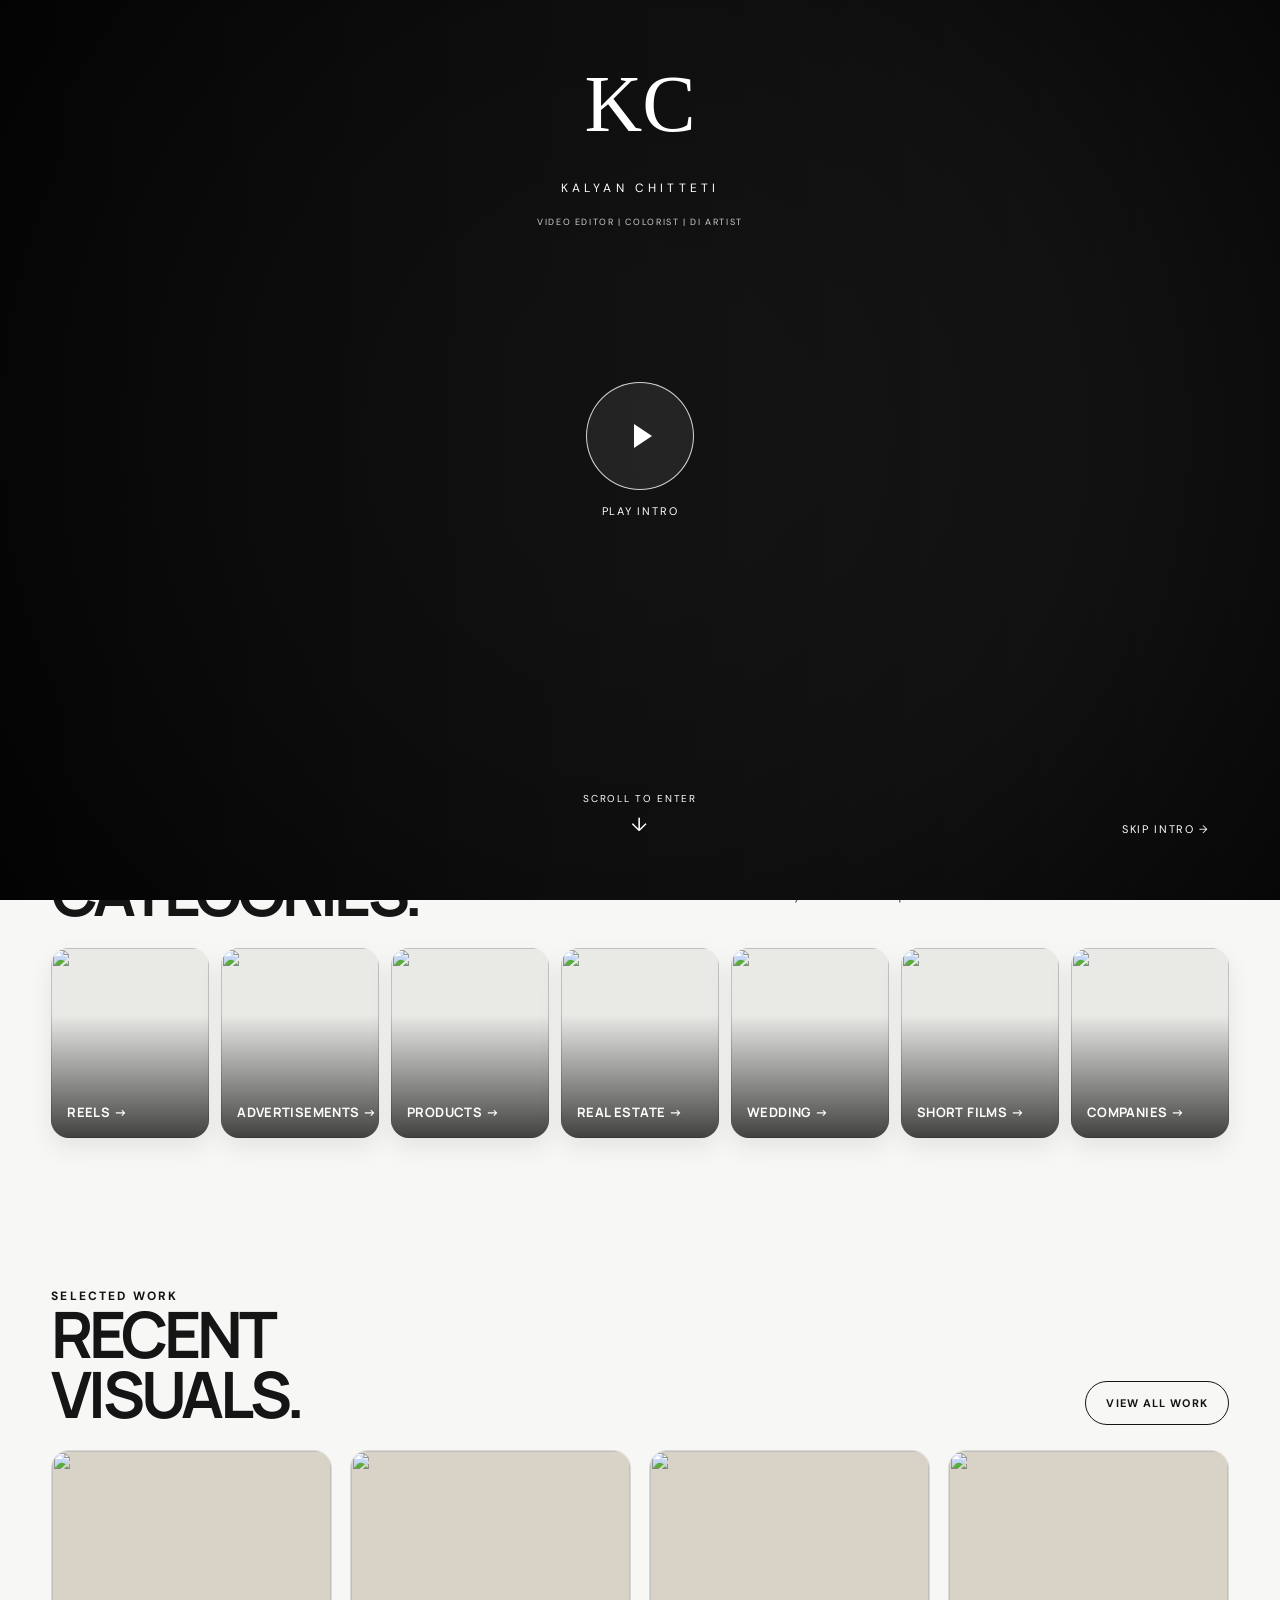
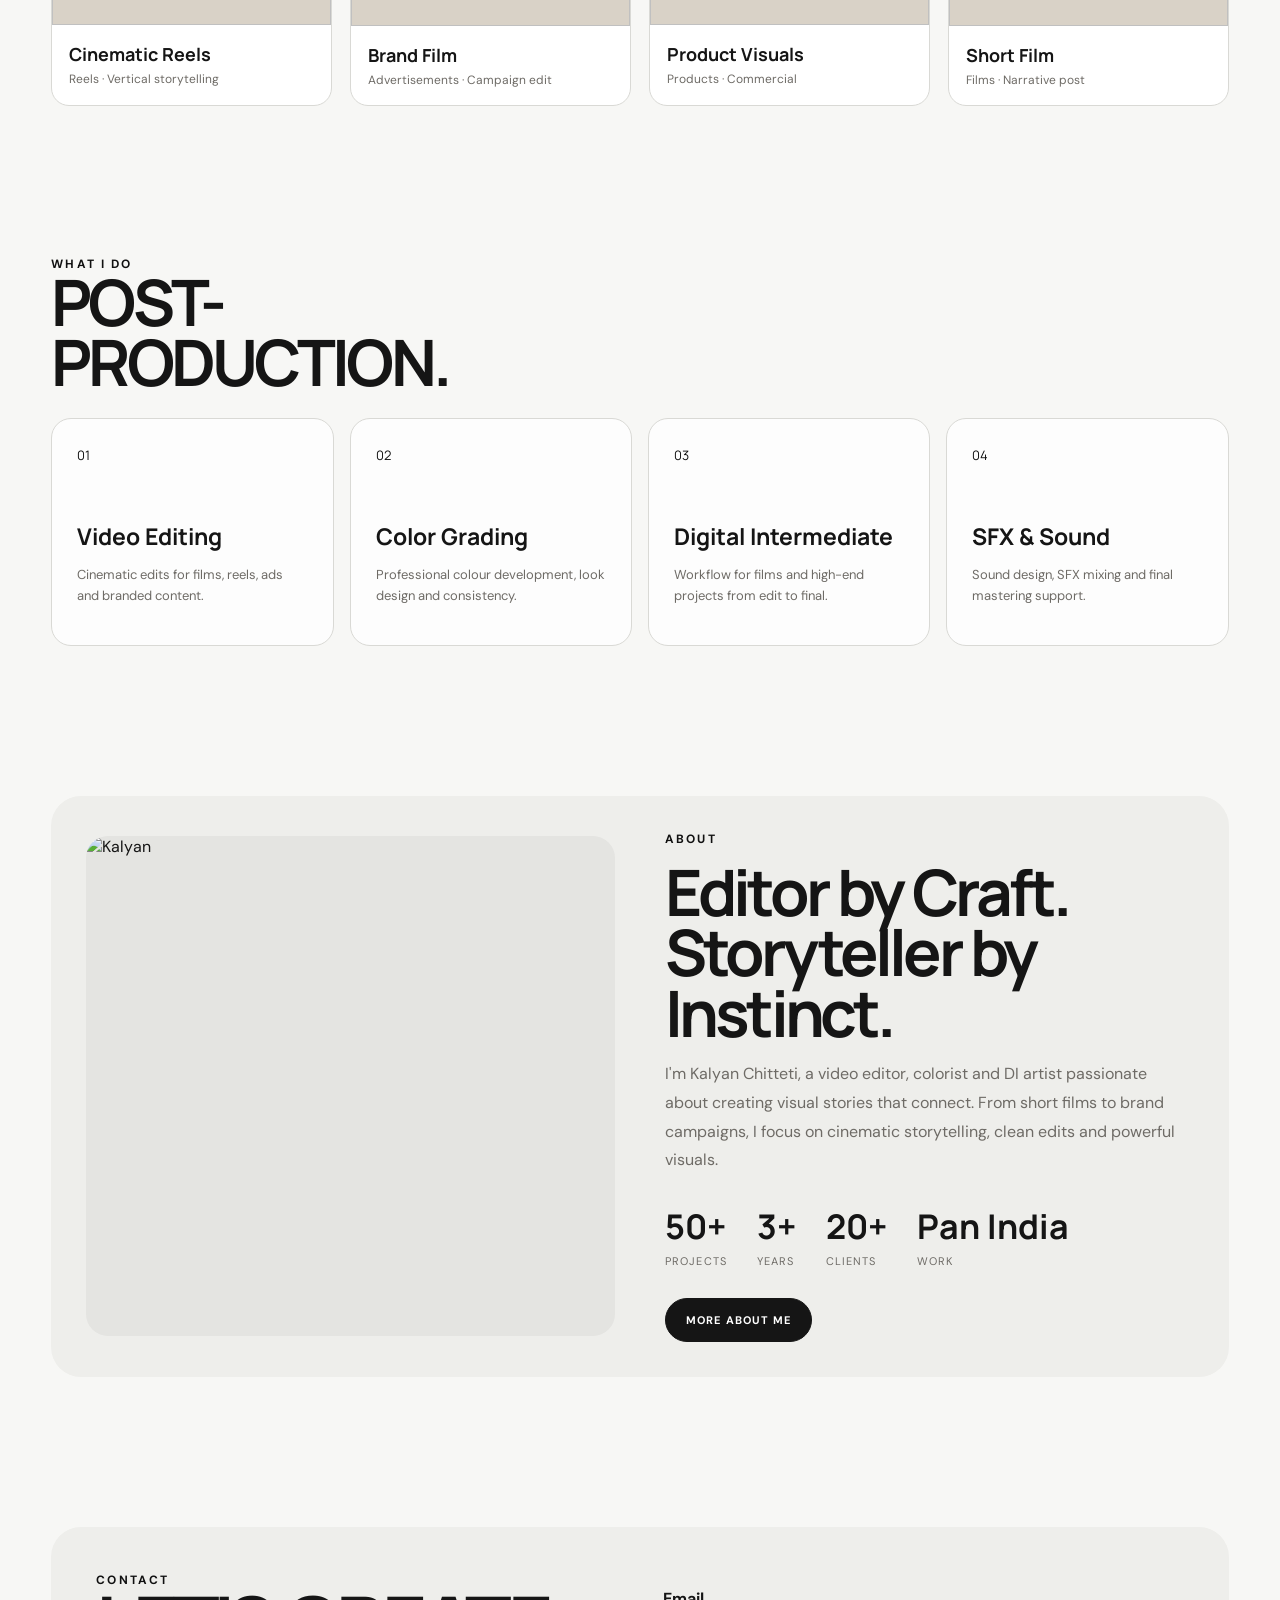
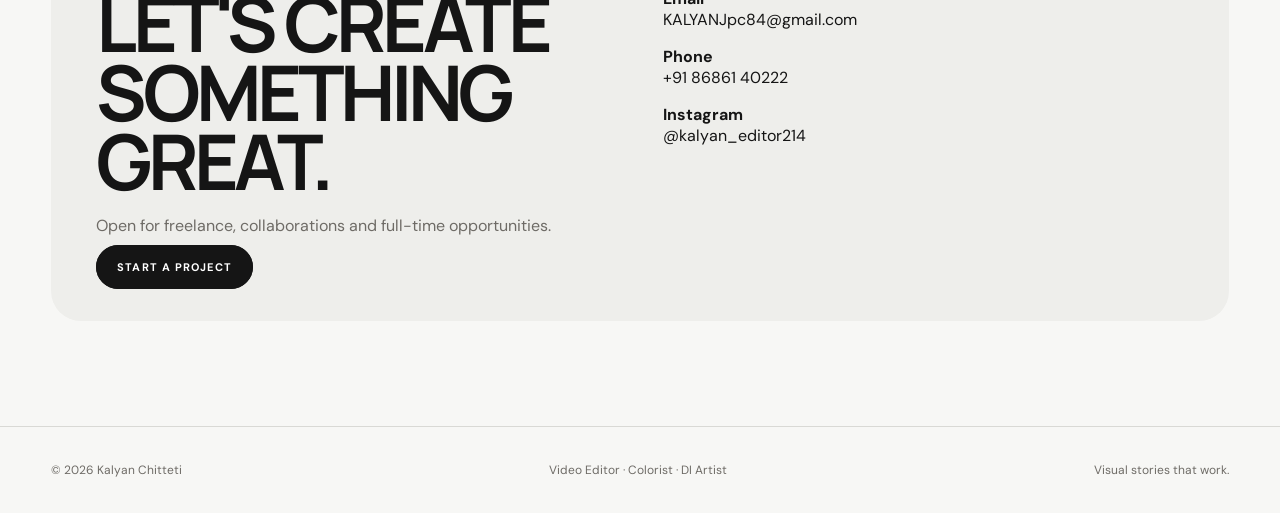
==== index.html @ 6c9d96cf "Add files via upload" ====
<!doctype html><html lang="en"><head><meta charset="utf-8"><meta name="viewport" content="width=device-width,initial-scale=1,viewport-fit=cover"><meta name="description" content="Kalyan Chitteti — Video Editor, Colorist and DI Artist"><title>Kalyan Chitteti — Visual Stories That Work</title><link rel="stylesheet" href="style.css"></head><body>
<div id="intro" class="intro">
  <section id="introFirst" class="intro-screen active">
    <div class="intro-bg"></div><div class="intro-vignette"></div>
    <div class="intro-inner">
      <div class="intro-logo">KC</div><div class="intro-name">KALYAN CHITTETI</div><div class="intro-role">VIDEO EDITOR | COLORIST | DI ARTIST</div>
      <div><div id="playIntro" class="play-intro" role="button" tabindex="0" aria-label="Play intro"></div><div class="play-label">PLAY INTRO</div></div>
      <div class="scroll-enter">SCROLL TO ENTER</div>
      <button id="skipIntro" class="skip">SKIP INTRO →</button>
    </div>
  </section>
  <section id="introVideo" class="intro-screen">
    <video id="introVid" class="intro-video" playsinline muted preload="metadata" poster="assets/images/intro-poster.svg">
      <source src="assets/video/intro-9s.mp4" type="video/mp4">
    </video>
    <div class="video-shade"></div><div class="video-top">KALYAN CHITTETI · INTRO</div>
    <div class="video-bottom"><span>PAUSE</span><div class="progress"><i id="introProgress"></i></div><span>00:09</span><button id="skipIntro2" class="skip2">SKIP →</button></div>
  </section>
  <section id="introTransition" class="intro-screen transition">
    <div class="transition-bg"></div><div class="transition-shade"></div>
    <div class="transition-content"><div class="transition-logo">KC</div><div class="transition-title"><span>VISUAL</span><span>STORIES</span><span>THAT WORK.</span></div></div>
  </section>
</div>
<header class="topbar">
 <div class="container" style="display:flex;align-items:center;justify-content:space-between;width:100%">
  <a class="brand" href="index.html"><span class="brand-mark">KC</span><span>KALYAN CHITTETI</span></a>
  <button class="mobile-toggle" aria-label="Open menu">☰</button>
  <nav class="nav">
   <a class="" href="index.html">Home</a><a class="" href="work.html">Work</a><a class="" href="services.html">Services</a><a class="" href="about.html">About</a><a class="" href="team.html">Team</a><a class="" href="tools.html">Tools</a><a class="" href="contact.html">Contact</a>
  </nav>
  <div class="nav-tools"><span class="search"></span><a class="cta" href="contact.html">Hire Me</a></div>
 </div>
</header>
<main>
<section class="hero container">
 <div class="reveal"><div class="eyebrow">Video Editor / Colorist / DI Artist</div><h1>VISUAL<br>STORIES<br><span>THAT WORK.</span></h1>
 <p class="hero-copy">Cinematic editing, colour grading, digital intermediate and post-production for films, brands and creators.</p>
 <div class="actions"><a class="btn" href="work/showreel/">▶ Watch Showreel</a><a class="btn secondary" href="work.html">Explore Work</a></div></div>
 <div class="hero-media reveal"><video autoplay muted loop playsinline poster="assets/images/hero-poster.svg"><source src="assets/video/kalyan-hero.mp4" type="video/mp4"></video><div class="play-dot"></div><div class="media-caption">Edit. Grade. Create. Repeat.</div></div>
</section>

<section class="section container reveal">
 <div class="section-head"><div><div class="eyebrow">Explore</div><h2 class="section-title">WORK<br>CATEGORIES.</h2></div><p class="section-sub">Every project keeps its original visual language and aspect ratio. Upload your own videos into the matching folders and they become the portfolio content.</p></div>
 <div class="category-grid">
  <a class="category-card" href="work/reels/index.html"><img src="assets/images/reels.svg" alt=""><strong>REELS →</strong></a>
  <a class="category-card" href="work/advertisements/index.html"><img src="assets/images/advertisements.svg" alt=""><strong>ADVERTISEMENTS →</strong></a>
  <a class="category-card" href="work/products/index.html"><img src="assets/images/products.svg" alt=""><strong>PRODUCTS →</strong></a>
  <a class="category-card" href="work/real-estate/index.html"><img src="assets/images/real-estate.svg" alt=""><strong>REAL ESTATE →</strong></a>
  <a class="category-card" href="work/wedding/index.html"><img src="assets/images/wedding.svg" alt=""><strong>WEDDING →</strong></a>
  <a class="category-card" href="work/short-films/index.html"><img src="assets/images/short-films.svg" alt=""><strong>SHORT FILMS →</strong></a>
  <a class="category-card" href="work/companies/index.html"><img src="assets/images/companies.svg" alt=""><strong>COMPANIES →</strong></a>
 </div>
</section>

<section class="section container reveal">
 <div class="section-head"><div><div class="eyebrow">Selected work</div><h2 class="section-title">RECENT<br>VISUALS.</h2></div><a class="btn secondary" href="work.html">View all work</a></div>
 <div class="work-grid">
  <a class="card" href="work/reels/index.html"><div class="card-media"><img src="assets/images/reels.svg" alt=""></div><div class="card-body"><h3>Cinematic Reels</h3><p>Reels · Vertical storytelling</p></div></a>
  <a class="card" href="work/advertisements/index.html"><div class="card-media"><img src="assets/images/advertisements.svg" alt=""></div><div class="card-body"><h3>Brand Film</h3><p>Advertisements · Campaign edit</p></div></a>
  <a class="card" href="work/products/index.html"><div class="card-media"><img src="assets/images/products.svg" alt=""></div><div class="card-body"><h3>Product Visuals</h3><p>Products · Commercial</p></div></a>
  <a class="card" href="work/short-films/index.html"><div class="card-media"><img src="assets/images/short-films.svg" alt=""></div><div class="card-body"><h3>Short Film</h3><p>Films · Narrative post</p></div></a>
 </div>
</section>

<section class="section container reveal"><div class="section-head"><div><div class="eyebrow">What I do</div><h2 class="section-title">POST-<br>PRODUCTION.</h2></div></div>
 <div class="services-grid">
  <article class="service"><span class="service-num">01</span><h3>Video Editing</h3><p>Cinematic edits for films, reels, ads and branded content.</p></article>
  <article class="service"><span class="service-num">02</span><h3>Color Grading</h3><p>Professional colour development, look design and consistency.</p></article>
  <article class="service"><span class="service-num">03</span><h3>Digital Intermediate</h3><p>Workflow for films and high-end projects from edit to final.</p></article>
  <article class="service"><span class="service-num">04</span><h3>SFX & Sound</h3><p>Sound design, SFX mixing and final mastering support.</p></article>
 </div>
</section>

<section class="section container reveal"><div class="about-panel"><div class="about-image"><img src="assets/images/about.svg" alt="Kalyan"></div><div class="about"><div class="eyebrow">About</div><h2>Editor by Craft.<br>Storyteller by Instinct.</h2><p>I'm Kalyan Chitteti, a video editor, colorist and DI artist passionate about creating visual stories that connect. From short films to brand campaigns, I focus on cinematic storytelling, clean edits and powerful visuals.</p><div class="stats"><div class="stat"><b>50+</b><span>Projects</span></div><div class="stat"><b>3+</b><span>Years</span></div><div class="stat"><b>20+</b><span>Clients</span></div><div class="stat"><b>Pan India</b><span>Work</span></div></div><div class="actions"><a class="btn" href="about.html">More About Me</a></div></div></div></section>

<section class="section container reveal"><div class="contact-box"><div><div class="eyebrow">Contact</div><h1>LET'S CREATE<br>SOMETHING <span>GREAT.</span></h1><p class="hero-copy">Open for freelance, collaborations and full-time opportunities.</p><a class="btn" href="contact.html">Start a Project</a></div><div><p><b>Email</b><br>KALYANJpc84@gmail.com</p><p><b>Phone</b><br>+91 86861 40222</p><p><b>Instagram</b><br>@kalyan_editor214</p></div></div></section>
</main><footer><div class="container" style="display:flex;justify-content:space-between;gap:20px;flex-wrap:wrap"><span>© 2026 Kalyan Chitteti</span><span>Video Editor · Colorist · DI Artist</span><span>Visual stories that work.</span></div></footer><script src="script.js"></script></body></html>
---- style.css ----
@import url('https://fonts.googleapis.com/css2?family=DM+Sans:wght@400;500;600;700&family=Manrope:wght@500;600;700;800&display=swap');

:root{
  --paper:#f7f7f5;
  --paper-2:#eeeeeb;
  --ink:#151515;
  --muted:#6e6b66;
  --line:#d9d9d5;
  --accent:#111111;
  --accent-2:#555555;
  --white:#ffffff;
  --shadow:0 18px 55px rgba(0,0,0,.10);
  --radius:22px;
}
*{box-sizing:border-box}
html{scroll-behavior:smooth}
body{margin:0;background:var(--paper);color:var(--ink);font-family:"DM Sans",system-ui,sans-serif}
a{color:inherit;text-decoration:none}
button{font:inherit}
img,video{max-width:100%;display:block}
.container{width:min(1440px,92vw);margin:auto}
.topbar{height:78px;display:flex;align-items:center;justify-content:space-between;border-bottom:1px solid var(--line);position:relative;z-index:20;background:rgba(246,243,237,.94);backdrop-filter:blur(12px)}
.brand{display:flex;align-items:center;gap:13px;font-family:Manrope;font-weight:800;letter-spacing:.12em;font-size:14px}
.brand-mark{font-family:cursive;font-size:32px;line-height:1;letter-spacing:-.08em}
.nav{display:flex;gap:25px;align-items:center;font-size:12px;text-transform:uppercase;letter-spacing:.08em}
.nav a{opacity:.72;transition:.25s}
.nav a:hover,.nav a.active{opacity:1}
.nav a.active{color:var(--accent);font-weight:700}
.nav-tools{display:flex;gap:10px;align-items:center}
.search{width:36px;height:36px;border:1px solid var(--line);border-radius:50%;display:grid;place-items:center}
.search:before{content:"";width:9px;height:9px;border:1.7px solid var(--ink);border-radius:50%;transform:translate(-1px,-1px)}
.search:after{content:"";position:absolute;width:6px;height:1.7px;background:var(--ink);transform:translate(6px,6px) rotate(45deg)}
.cta{border:0;background:var(--ink);color:#fff;padding:12px 19px;border-radius:999px;font-size:11px;font-weight:700;letter-spacing:.1em;text-transform:uppercase}
.mobile-toggle{display:none;border:1px solid var(--line);background:transparent;border-radius:50%;width:38px;height:38px}
.hero{padding:68px 0 34px;display:grid;grid-template-columns:.9fr 1.25fr;gap:55px;align-items:center}
.eyebrow{font-size:12px;letter-spacing:.18em;text-transform:uppercase;color:var(--accent);font-weight:700}
.hero h1{font-family:Manrope;font-size:clamp(54px,7.2vw,112px);line-height:.88;letter-spacing:-.07em;margin:18px 0 25px;max-width:700px}
.hero h1 span{color:var(--accent-2)}
.hero-copy{font-size:16px;line-height:1.7;color:var(--muted);max-width:550px}
.actions{display:flex;gap:12px;margin-top:28px;flex-wrap:wrap}
.btn{padding:14px 20px;border-radius:999px;border:1px solid var(--ink);text-transform:uppercase;letter-spacing:.1em;font-size:11px;font-weight:700;background:var(--ink);color:white}
.btn.secondary{background:transparent;color:var(--ink)}
.hero-media{position:relative;border-radius:28px;overflow:hidden;box-shadow:var(--shadow);min-height:530px;background:#d8d0c2}
.hero-media video,.hero-media img{width:100%;height:100%;object-fit:cover;aspect-ratio:16/10}
.play-dot{position:absolute;left:50%;top:50%;transform:translate(-50%,-50%);width:84px;height:84px;border-radius:50%;background:rgba(255,255,255,.9);display:grid;place-items:center;box-shadow:0 10px 35px rgba(0,0,0,.22)}
.play-dot:after{content:"";border-left:14px solid var(--ink);border-top:9px solid transparent;border-bottom:9px solid transparent;margin-left:4px}
.media-caption{position:absolute;right:25px;bottom:24px;color:white;font-family:cursive;font-size:27px;text-shadow:0 2px 15px #000}
.section{padding:75px 0}
.section-head{display:flex;justify-content:space-between;gap:30px;align-items:end;margin-bottom:25px}
.section-title{font-family:Manrope;font-size:clamp(36px,5vw,70px);line-height:.95;letter-spacing:-.06em;margin:0}
.section-sub{color:var(--muted);max-width:460px;line-height:1.6}
.category-grid{display:grid;grid-template-columns:repeat(7,1fr);gap:12px}
.category-card{position:relative;min-height:190px;border-radius:18px;overflow:hidden;background:#e9e9e6;box-shadow:0 10px 25px rgba(0,0,0,.08)}
.category-card img,.category-card video{position:absolute;inset:0;width:100%;height:100%;object-fit:cover}
.category-card:after{content:"";position:absolute;inset:0;background:linear-gradient(180deg,transparent 35%,rgba(0,0,0,.72))}
.category-card strong{position:absolute;left:16px;bottom:17px;color:white;font-family:Manrope;z-index:2;font-size:13px;letter-spacing:.03em}
.work-grid{display:grid;grid-template-columns:repeat(4,1fr);gap:18px}
.card{background:var(--white);border:1px solid var(--line);border-radius:18px;overflow:hidden;transition:transform .3s,box-shadow .3s}
.card:hover{transform:translateY(-5px);box-shadow:var(--shadow)}
.card-media{position:relative;aspect-ratio:16/10;background:#d9d2c7;overflow:hidden}
.card-media img,.card-media video{width:100%;height:100%;object-fit:cover}
.card-body{padding:17px}
.card-body h3{margin:0 0 5px;font-family:Manrope;font-size:18px}
.card-body p{margin:0;color:var(--muted);font-size:12px}
.services-grid{display:grid;grid-template-columns:repeat(4,1fr);gap:16px}
.service{padding:25px;border:1px solid var(--line);border-radius:20px;background:rgba(255,255,255,.78);min-height:220px}
.service-num{font-family:Manrope;font-size:13px;color:var(--accent)}
.service h3{font-family:Manrope;font-size:23px;margin:55px 0 10px}
.service p{color:var(--muted);line-height:1.6;font-size:13px}
.about-panel{display:grid;grid-template-columns:1fr 1fr;gap:50px;align-items:center;background:#eeeeeb;border-radius:30px;padding:35px}
.about-image{border-radius:22px;overflow:hidden;min-height:500px;background:#e4e4e1}
.about-image img{width:100%;height:100%;object-fit:cover}
.about h2{font-family:Manrope;font-size:clamp(40px,5vw,70px);line-height:.95;letter-spacing:-.06em;margin:15px 0}
.about p{color:var(--muted);line-height:1.8}
.stats{display:flex;gap:30px;margin-top:28px;flex-wrap:wrap}
.stat b{display:block;font-family:Manrope;font-size:34px}.stat span{color:var(--muted);font-size:11px;text-transform:uppercase;letter-spacing:.1em}
.page-hero{padding:70px 0 35px}.page-hero h1{font-family:Manrope;font-size:clamp(50px,8vw,105px);letter-spacing:-.07em;line-height:.9;margin:15px 0}
.filters{display:flex;gap:8px;flex-wrap:wrap;margin:25px 0}
.filter{border:1px solid var(--line);background:transparent;border-radius:999px;padding:10px 14px;font-size:11px;text-transform:uppercase}.filter.active{background:var(--ink);color:#fff}
.project{padding:45px 0 80px}.project-video{border-radius:24px;overflow:hidden;background:#111}.project-video video{width:100%;max-height:75vh;object-fit:contain;background:#111}.project-meta{display:grid;grid-template-columns:2fr 1fr;gap:40px;margin-top:25px}.project-meta h1{font-family:Manrope;font-size:clamp(42px,6vw,80px);line-height:.9;letter-spacing:-.06em;margin:0 0 15px}.project-meta p{color:var(--muted);line-height:1.7}.meta-box{border-top:1px solid var(--line);padding-top:16px}.meta-box b{display:block;margin-bottom:5px}.meta-box span{color:var(--muted);font-size:13px}
.contact-box{display:grid;grid-template-columns:1fr 1fr;gap:45px;background:#eeeeeb;border-radius:30px;padding:45px}
.contact-box h1{font-family:Manrope;font-size:clamp(45px,6vw,80px);line-height:.9;letter-spacing:-.06em;margin:0}
.form{display:grid;gap:12px}.form input,.form textarea{width:100%;border:1px solid var(--line);background:rgba(255,255,255,.9);padding:15px;border-radius:12px;font:inherit}.form textarea{min-height:150px;resize:vertical}
footer{border-top:1px solid var(--line);padding:35px 0;margin-top:30px;color:var(--muted);font-size:12px}
.reveal{opacity:0;transform:translateY(24px);transition:opacity .75s ease,transform .75s ease}.reveal.visible{opacity:1;transform:none}
.video-slot{background:#e9e9e6;position:relative;overflow:hidden}
.video-slot video{width:100%;height:100%;object-fit:cover}
.empty-note{padding:20px;border:1px dashed var(--line);border-radius:14px;color:var(--muted);font-size:13px}

/* Intro: the first 3 screens are one controlled cinematic experience */
.intro{position:fixed;inset:0;z-index:9999;background:#111111;color:white;overflow:hidden}
.intro.hidden{display:none}
.intro-screen{position:absolute;inset:0;opacity:0;pointer-events:none;transition:opacity .8s ease}
.intro-screen.active{opacity:1;pointer-events:auto}
.intro-bg{position:absolute;inset:0;background:
linear-gradient(90deg,rgba(0,0,0,.58),rgba(0,0,0,.08)),
url("images/intro-poster.svg") center/cover no-repeat,#1a1a1a}
.intro-vignette{position:absolute;inset:0;background:radial-gradient(circle at 50% 48%,transparent 15%,rgba(0,0,0,.2) 55%,rgba(0,0,0,.72) 100%)}
.intro-inner{position:relative;height:100%;display:grid;place-items:center;text-align:center;padding:30px}
.intro-logo{position:absolute;top:8%;left:50%;transform:translateX(-50%);font-family:cursive;font-size:80px;line-height:.8}
.intro-name{position:absolute;top:20%;left:50%;transform:translateX(-50%);letter-spacing:.35em;font-size:12px;white-space:nowrap}
.intro-role{position:absolute;top:24%;left:50%;transform:translateX(-50%);font-size:9px;letter-spacing:.18em;opacity:.8;white-space:nowrap}
.play-intro{width:108px;height:108px;border-radius:50%;border:1px solid rgba(255,255,255,.8);background:rgba(255,255,255,.08);color:white;display:grid;place-items:center;cursor:pointer;backdrop-filter:blur(8px)}
.play-intro:after{content:"";border-left:18px solid white;border-top:12px solid transparent;border-bottom:12px solid transparent;margin-left:6px}
.play-label{margin-top:14px;font-size:11px;letter-spacing:.16em}
.skip{position:absolute;right:5%;bottom:7%;color:white;background:transparent;border:0;cursor:pointer;letter-spacing:.15em;text-transform:uppercase;font-size:11px}
.scroll-enter{position:absolute;bottom:7%;left:50%;transform:translateX(-50%);font-size:10px;letter-spacing:.17em;text-transform:uppercase}
.scroll-enter:after{content:"↓";display:block;font-size:19px;margin-top:7px}
.intro-video{position:absolute;inset:0;width:100%;height:100%;object-fit:cover;background:#111111}
.video-shade{position:absolute;inset:0;background:linear-gradient(90deg,rgba(0,0,0,.35),transparent 55%,rgba(0,0,0,.45))}
.video-top{position:absolute;top:7%;left:5%;font-size:11px;letter-spacing:.18em}.video-bottom{position:absolute;left:5%;right:5%;bottom:8%;display:flex;align-items:center;gap:16px;font-size:10px;letter-spacing:.15em}.progress{height:2px;background:rgba(255,255,255,.3);flex:1}.progress i{display:block;width:0;height:100%;background:#fff}.skip2{background:transparent;color:#fff;border:0;letter-spacing:.15em;text-transform:uppercase}
.transition{background:#f7f7f5;color:#111111}.transition-bg{position:absolute;inset:0;background:url("images/transition-poster.svg") center/cover no-repeat;opacity:.65}.transition-shade{position:absolute;inset:0;background:linear-gradient(90deg,rgba(246,243,237,.9),rgba(246,243,237,.08) 55%,rgba(246,243,237,.25))}.transition-content{position:relative;height:100%;display:flex;align-items:center;justify-content:space-between;padding:8vw}.transition-logo{font-family:cursive;font-size:95px}.transition-title{font-family:Manrope;font-size:clamp(34px,5vw,72px);letter-spacing:.14em;line-height:1.1;max-width:500px}.transition-title span{display:block}
@media(max-width:1050px){.nav{gap:14px}.category-grid{grid-template-columns:repeat(4,1fr)}.work-grid{grid-template-columns:repeat(2,1fr)}.hero{grid-template-columns:1fr}.hero-media{min-height:auto}.services-grid{grid-template-columns:repeat(2,1fr)}}
@media(max-width:760px){
 .topbar{height:65px}.mobile-toggle{display:block}.nav{display:none;position:absolute;top:65px;left:0;right:0;background:var(--paper);padding:20px;flex-direction:column;align-items:flex-start;border-bottom:1px solid var(--line)}.nav.open{display:flex}.nav-tools .search{display:none}.brand{font-size:12px}
 .hero{padding-top:42px;gap:30px}.hero h1{font-size:clamp(48px,15vw,78px)}.hero-media{min-height:360px}.section{padding:55px 0}.category-grid{grid-template-columns:repeat(2,1fr)}.category-card{min-height:170px}.work-grid{grid-template-columns:1fr}.services-grid{grid-template-columns:1fr}.about-panel,.contact-box,.project-meta{grid-template-columns:1fr}.about-image{min-height:360px}.intro-logo{font-size:62px}.intro-name{font-size:9px;letter-spacing:.24em}.intro-role{font-size:7px}.transition-content{padding:9vw 7vw}.transition-logo{font-size:70px}.transition-title{font-size:30px;max-width:280px}
}

/* Team expandable cards */
.team-accordion{display:grid;gap:14px}.team-card{border:1px solid var(--line);border-radius:24px;background:#fff;overflow:hidden;cursor:pointer;transition:box-shadow .3s ease,border-color .3s ease}.team-card:hover{box-shadow:0 18px 45px rgba(0,0,0,.08)}.team-card-top{display:grid;grid-template-columns:150px 1fr auto;align-items:center;gap:24px;padding:18px}.team-card-top img{width:150px;height:150px;object-fit:cover;border-radius:16px;background:#eee}.team-card-top h3{font-family:Manrope;font-size:28px;letter-spacing:-.04em;margin:6px 0}.team-card-top p{margin:0;color:var(--muted)}.team-plus{font-size:38px;font-weight:300;margin-right:12px;transition:transform .35s ease}.team-details{display:grid;grid-template-columns:repeat(3,1fr);gap:24px;max-height:0;opacity:0;padding:0 28px;overflow:hidden;transition:max-height .45s ease,opacity .35s ease,padding .45s ease}.team-details p{margin:0;color:var(--muted);line-height:1.7;font-size:14px}.team-card.open{border-color:#bdbdb8}.team-card.open .team-details{max-height:260px;opacity:1;padding:0 28px 28px}.team-card.open .team-plus{transform:rotate(45deg)}
@media(max-width:760px){.team-card-top{grid-template-columns:90px 1fr auto;gap:14px;padding:14px}.team-card-top img{width:90px;height:90px}.team-card-top h3{font-size:20px}.team-details{grid-template-columns:1fr;gap:14px}.team-card.open .team-details{max-height:600px}}
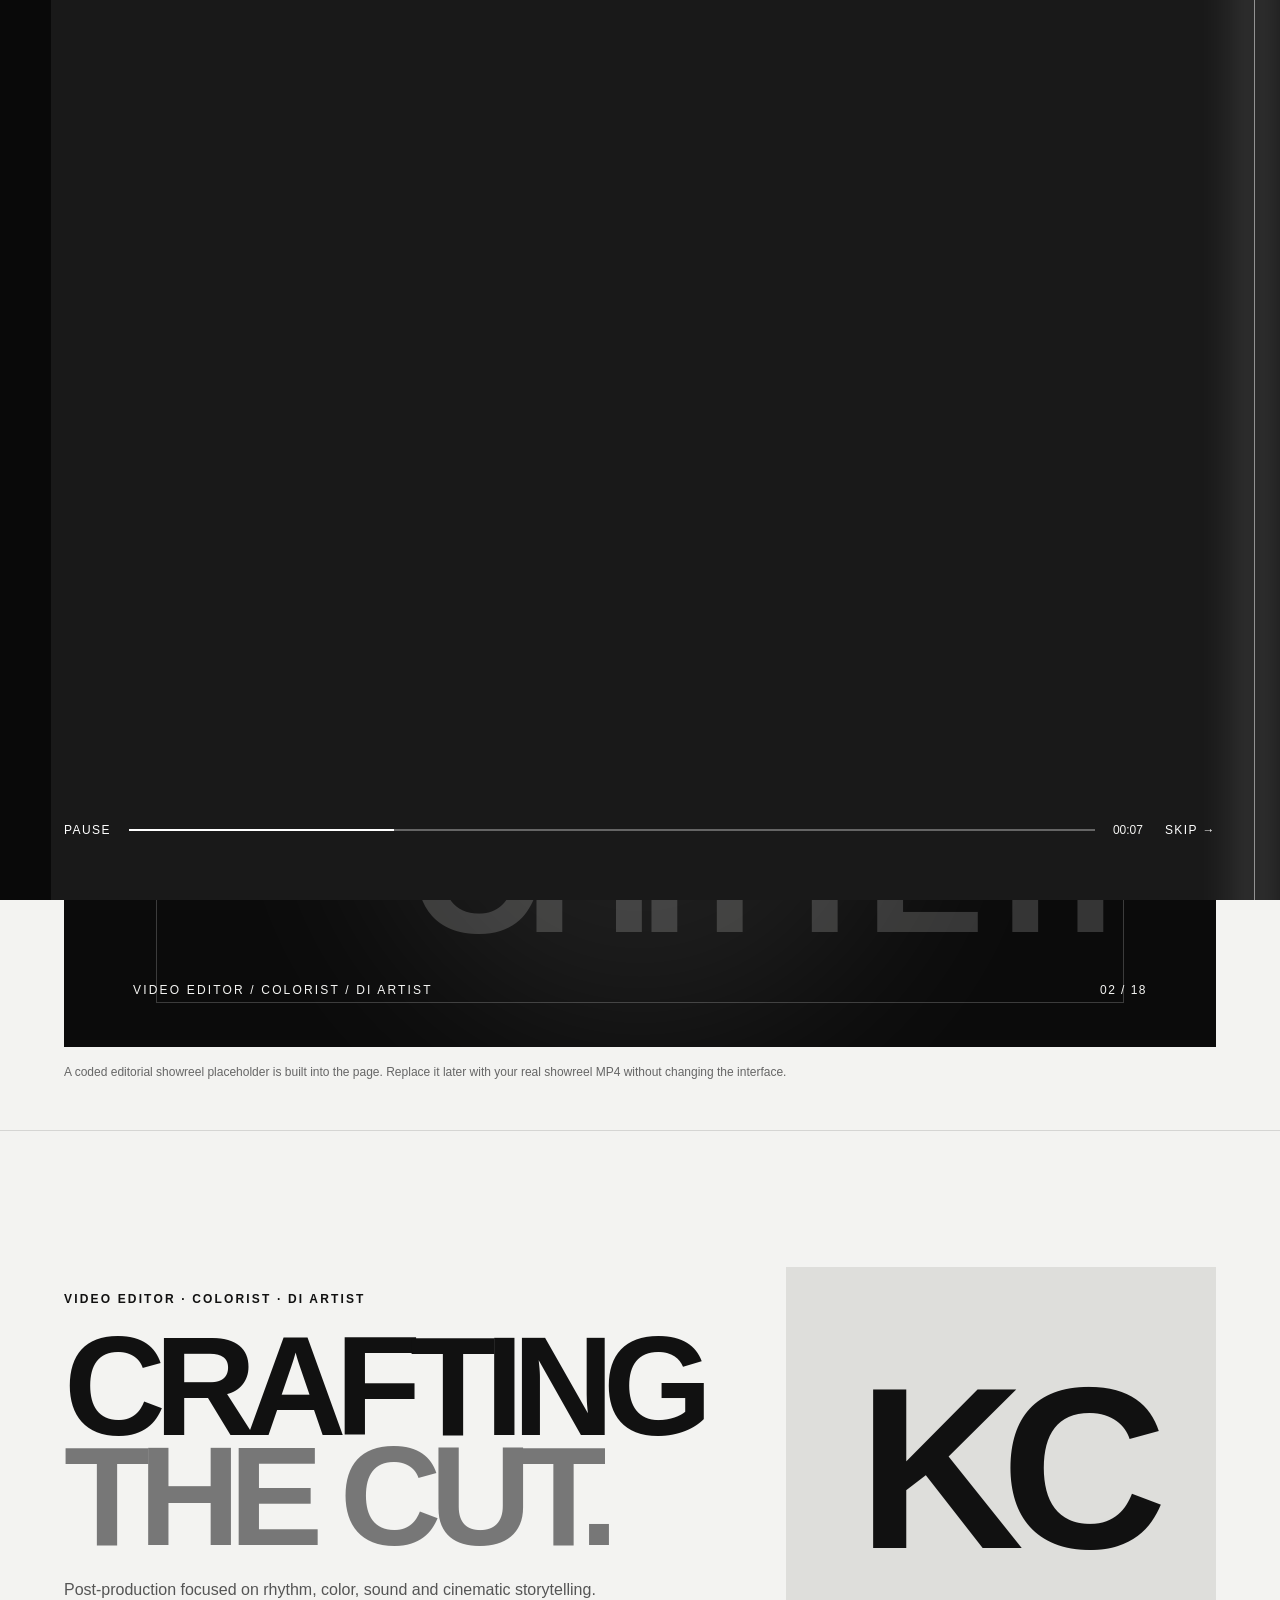
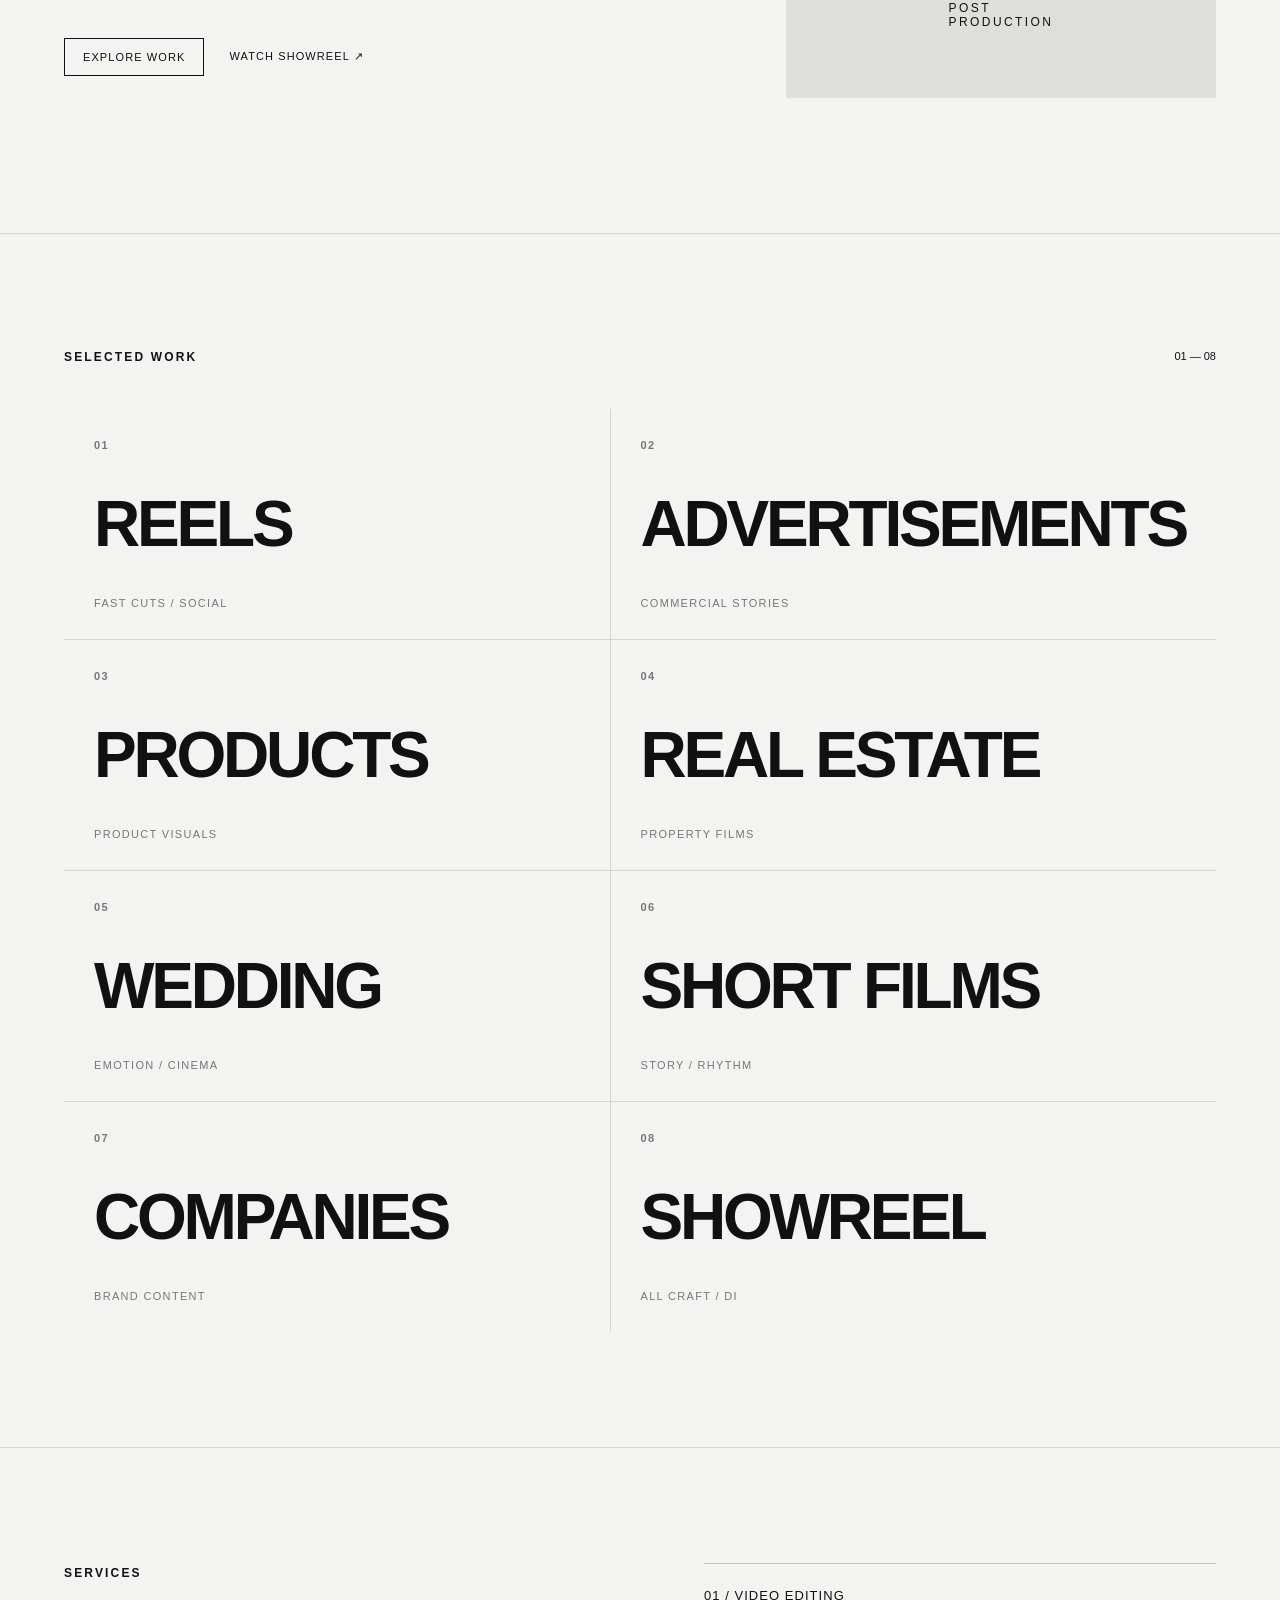
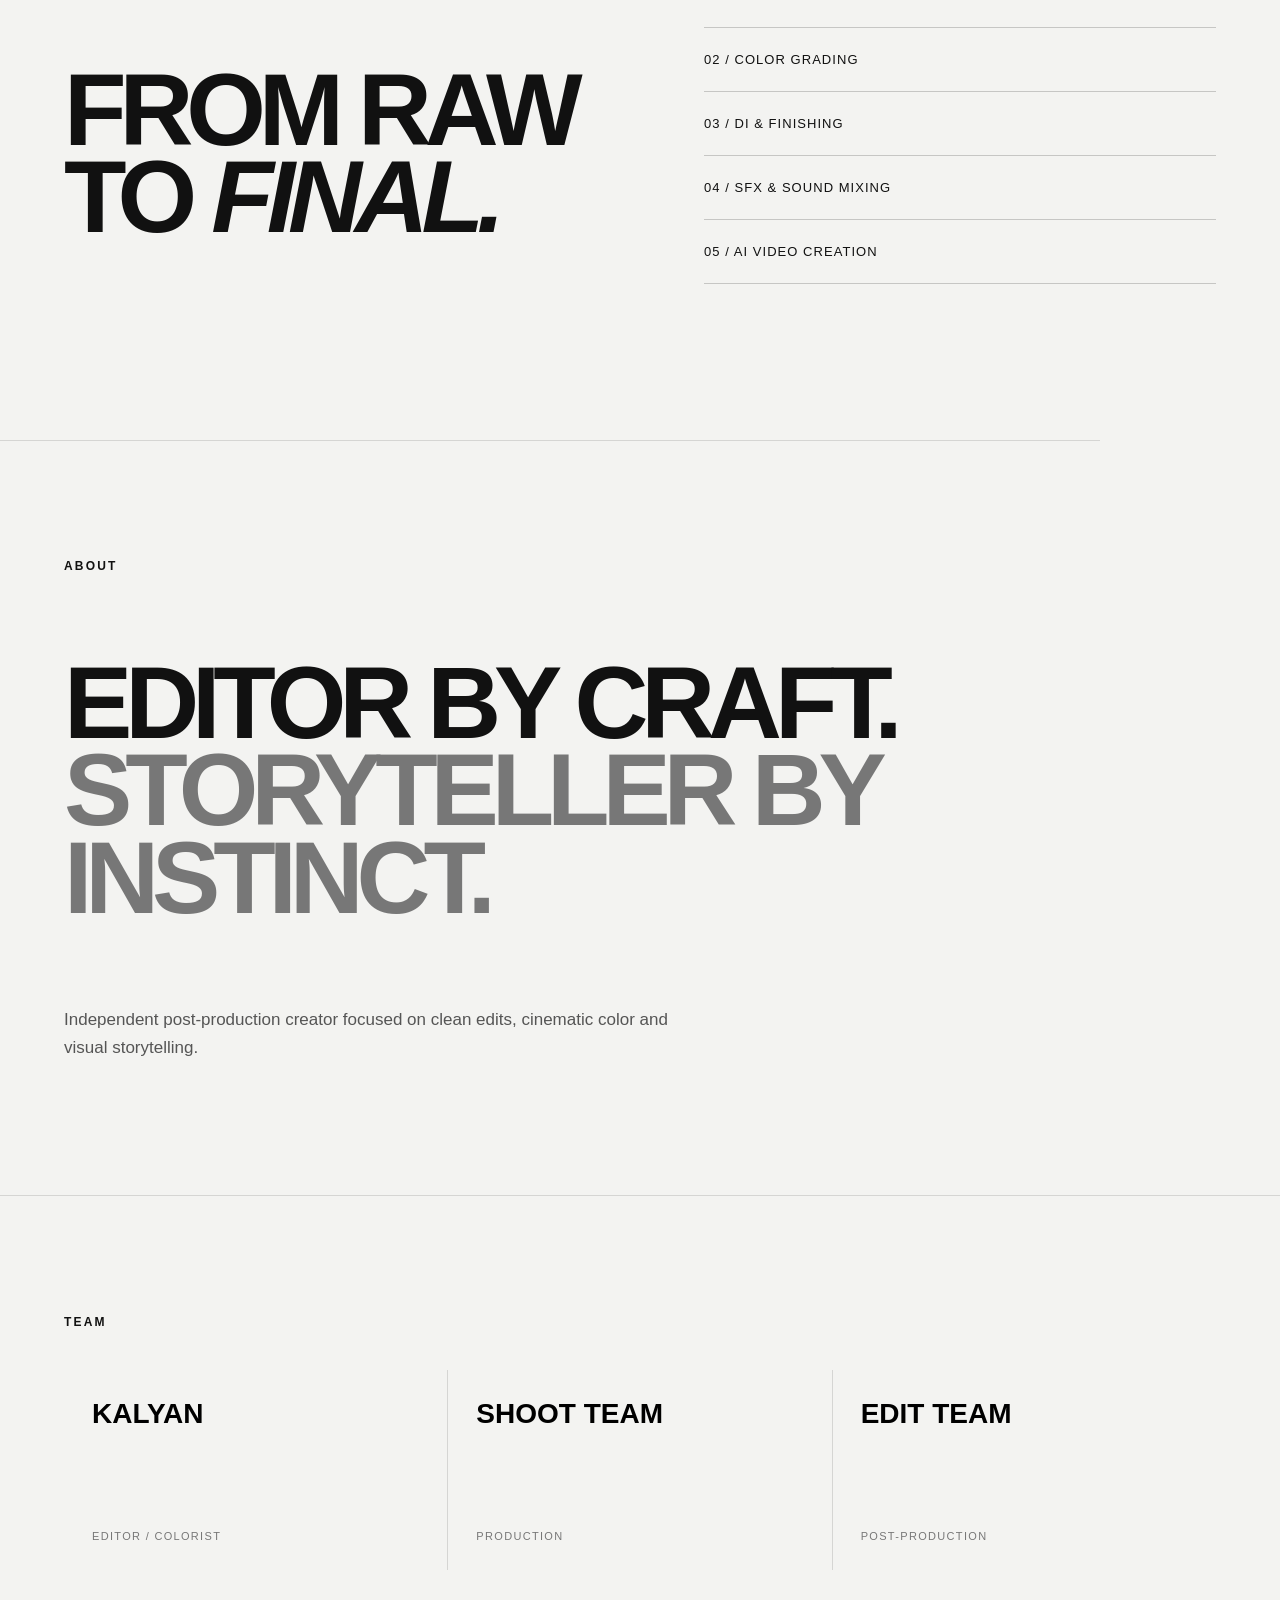
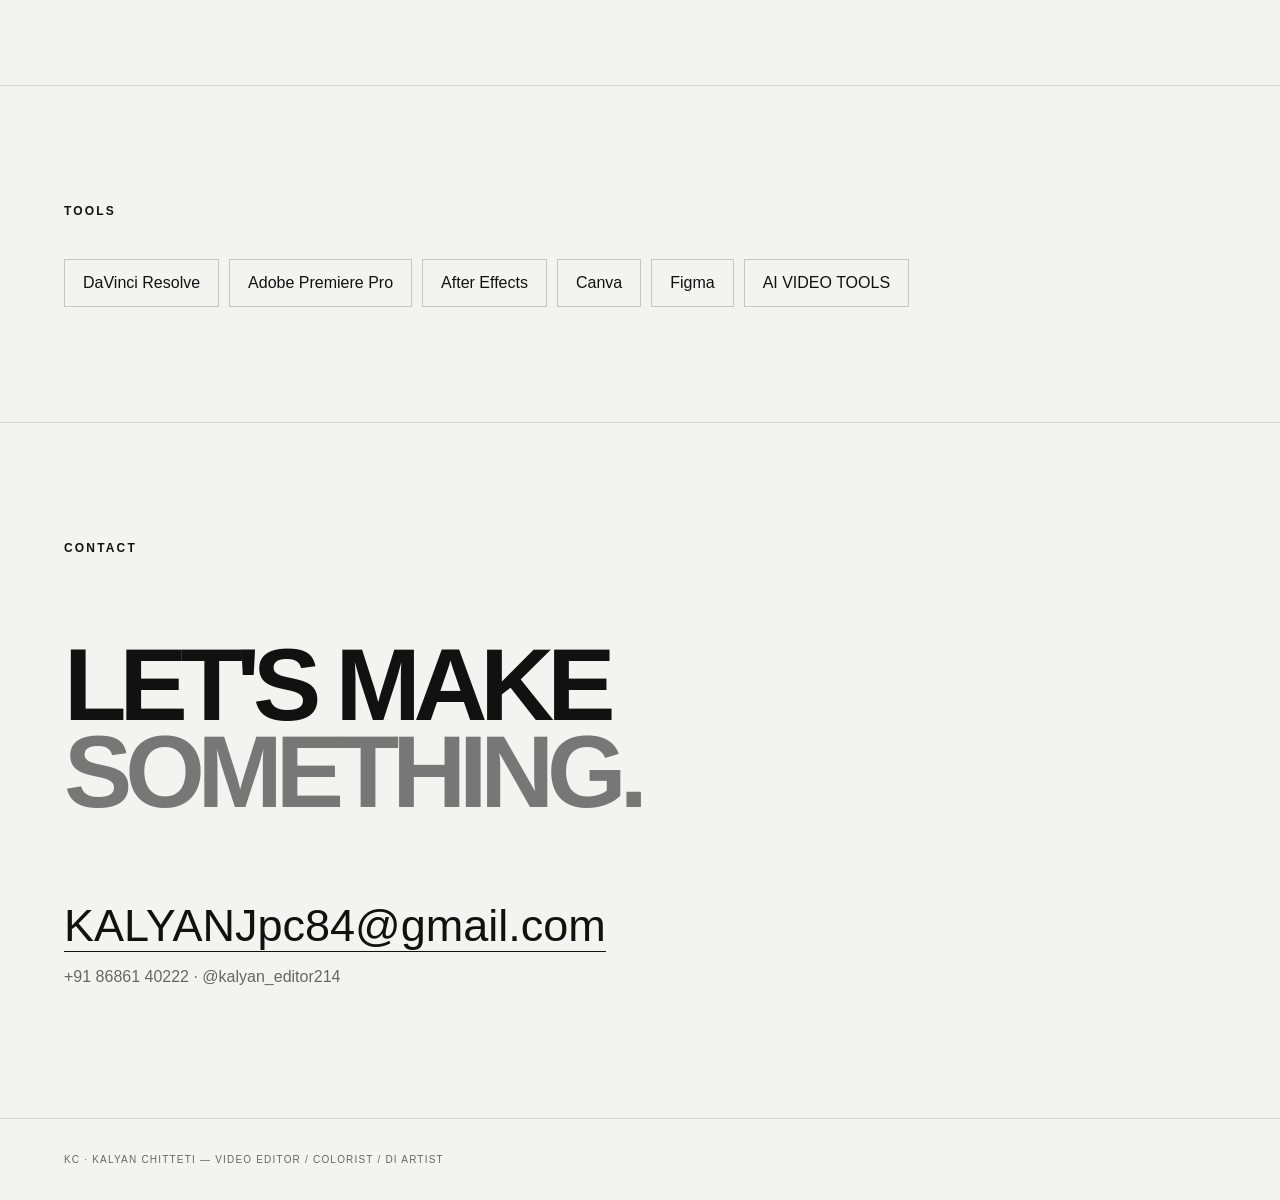
==== commit ed6da8ee: "Add files via upload" ====
--- a/index.html
+++ b/index.html
@@ -1,77 +1,96 @@
-<!doctype html><html lang="en"><head><meta charset="utf-8"><meta name="viewport" content="width=device-width,initial-scale=1,viewport-fit=cover"><meta name="description" content="Kalyan Chitteti — Video Editor, Colorist and DI Artist"><title>Kalyan Chitteti — Visual Stories That Work</title><link rel="stylesheet" href="style.css"></head><body>
-<div id="intro" class="intro">
-  <section id="introFirst" class="intro-screen active">
-    <div class="intro-bg"></div><div class="intro-vignette"></div>
-    <div class="intro-inner">
-      <div class="intro-logo">KC</div><div class="intro-name">KALYAN CHITTETI</div><div class="intro-role">VIDEO EDITOR | COLORIST | DI ARTIST</div>
-      <div><div id="playIntro" class="play-intro" role="button" tabindex="0" aria-label="Play intro"></div><div class="play-label">PLAY INTRO</div></div>
-      <div class="scroll-enter">SCROLL TO ENTER</div>
-      <button id="skipIntro" class="skip">SKIP INTRO →</button>
+<!doctype html>
+<html lang="en">
+<head>
+<meta charset="utf-8">
+<meta name="viewport" content="width=device-width,initial-scale=1,viewport-fit=cover">
+<title>Kalyan Chitteti — Video Editor</title>
+<link rel="stylesheet" href="style.css">
+</head>
+<body>
+<!-- 9-second HTML/CSS cinematic intro. NO MP4 is required. -->
+<section id="intro" class="intro" aria-label="Kalyan Chitteti introduction">
+  <div class="intro-grid"></div>
+  <div class="intro-scan"></div>
+  <div class="intro-copy">
+    <div class="eyebrow">KALYAN CHITTETI · INTRO</div>
+    <div class="kc-mark">KC</div>
+    <div class="intro-name">KALYAN CHITTETI</div>
+    <div class="intro-role">VIDEO EDITOR · COLORIST · DI ARTIST</div>
+  </div>
+  <div class="intro-bottom">
+    <button id="pauseIntro" class="intro-control">PAUSE</button>
+    <div class="intro-progress"><span id="introProgress"></span></div>
+    <div id="introTime" class="intro-time">00:09</div>
+    <button id="skipIntro" class="intro-control">SKIP →</button>
+  </div>
+</section>
+
+<header class="site-header">
+  <a class="brand" href="#home">KC <span>KALYAN CHITTETI</span></a>
+  <nav>
+    <a href="#home">HOME</a><a href="#work">WORK</a><a href="#services">SERVICES</a>
+    <a href="#about">ABOUT</a><a href="#team">TEAM</a><a href="#tools">TOOLS</a><a href="#contact">CONTACT</a>
+  </nav>
+  <a class="hire" href="#contact">HIRE ME</a>
+</header>
+
+<main id="home">
+  <!-- SHOWREEL IS NOW THE FIRST MAIN HOME SECTION -->
+  <section id="showreel" class="showreel-section">
+    <div class="show-top">
+      <div><span class="eyebrow">SHOWREEL · 2026</span><h1>VISUAL STORIES<br><em>THAT WORK.</em></h1></div>
+      <div class="show-meta">EDIT · COLOR · DI<br>POST-PRODUCTION</div>
+    </div>
+    <div class="coded-showreel" id="codedShowreel">
+      <div class="sr-light"></div><div class="sr-frame"></div>
+      <div class="sr-word">KALYAN</div>
+      <div class="sr-word sr-second">CHITTETI</div>
+      <div class="sr-caption">VIDEO EDITOR / COLORIST / DI ARTIST</div>
+      <div class="sr-counter"><span id="srCounter">00</span> / 18</div>
+      <button id="replayShow" class="replay">REPLAY SHOWREEL ↗</button>
+    </div>
+    <p class="show-note">A coded editorial showreel placeholder is built into the page. Replace it later with your real showreel MP4 without changing the interface.</p>
+  </section>
+
+  <section class="hero">
+    <div><span class="eyebrow">VIDEO EDITOR · COLORIST · DI ARTIST</span>
+      <h2>CRAFTING<br><em>THE CUT.</em></h2>
+      <p>Post-production focused on rhythm, color, sound and cinematic storytelling.</p>
+      <div class="actions"><a class="button" href="#work">EXPLORE WORK</a><a class="text-link" href="#showreel">WATCH SHOWREEL ↗</a></div>
+    </div>
+    <div class="hero-card"><div class="hero-kc">KC</div><div>POST<br>PRODUCTION</div></div>
+  </section>
+
+  <section id="work" class="section">
+    <div class="section-head"><span class="eyebrow">SELECTED WORK</span><span>01 — 08</span></div>
+    <div class="work-grid">
+      <a class="work-card" href="work/reels/"><b>01</b><strong>REELS</strong><span>FAST CUTS / SOCIAL</span></a>
+      <a class="work-card" href="work/advertisements/"><b>02</b><strong>ADVERTISEMENTS</strong><span>COMMERCIAL STORIES</span></a>
+      <a class="work-card" href="work/products/"><b>03</b><strong>PRODUCTS</strong><span>PRODUCT VISUALS</span></a>
+      <a class="work-card" href="work/real-estate/"><b>04</b><strong>REAL ESTATE</strong><span>PROPERTY FILMS</span></a>
+      <a class="work-card" href="work/wedding/"><b>05</b><strong>WEDDING</strong><span>EMOTION / CINEMA</span></a>
+      <a class="work-card" href="work/short-films/"><b>06</b><strong>SHORT FILMS</strong><span>STORY / RHYTHM</span></a>
+      <a class="work-card" href="work/companies/"><b>07</b><strong>COMPANIES</strong><span>BRAND CONTENT</span></a>
+      <a class="work-card" href="#showreel"><b>08</b><strong>SHOWREEL</strong><span>ALL CRAFT / DI</span></a>
     </div>
   </section>
-  <section id="introVideo" class="intro-screen">
-    <video id="introVid" class="intro-video" playsinline muted preload="metadata" poster="assets/images/intro-poster.svg">
-      <source src="assets/video/intro-9s.mp4" type="video/mp4">
-    </video>
-    <div class="video-shade"></div><div class="video-top">KALYAN CHITTETI · INTRO</div>
-    <div class="video-bottom"><span>PAUSE</span><div class="progress"><i id="introProgress"></i></div><span>00:09</span><button id="skipIntro2" class="skip2">SKIP →</button></div>
+
+  <section id="services" class="section split"><div><span class="eyebrow">SERVICES</span><h2>FROM RAW<br>TO <em>FINAL.</em></h2></div>
+    <div class="list"><div>01 / VIDEO EDITING</div><div>02 / COLOR GRADING</div><div>03 / DI & FINISHING</div><div>04 / SFX & SOUND MIXING</div><div>05 / AI VIDEO CREATION</div></div>
   </section>
-  <section id="introTransition" class="intro-screen transition">
-    <div class="transition-bg"></div><div class="transition-shade"></div>
-    <div class="transition-content"><div class="transition-logo">KC</div><div class="transition-title"><span>VISUAL</span><span>STORIES</span><span>THAT WORK.</span></div></div>
-  </section>
-</div>
-<header class="topbar">
- <div class="container" style="display:flex;align-items:center;justify-content:space-between;width:100%">
-  <a class="brand" href="index.html"><span class="brand-mark">KC</span><span>KALYAN CHITTETI</span></a>
-  <button class="mobile-toggle" aria-label="Open menu">☰</button>
-  <nav class="nav">
-   <a class="" href="index.html">Home</a><a class="" href="work.html">Work</a><a class="" href="services.html">Services</a><a class="" href="about.html">About</a><a class="" href="team.html">Team</a><a class="" href="tools.html">Tools</a><a class="" href="contact.html">Contact</a>
-  </nav>
-  <div class="nav-tools"><span class="search"></span><a class="cta" href="contact.html">Hire Me</a></div>
- </div>
-</header>
-<main>
-<section class="hero container">
- <div class="reveal"><div class="eyebrow">Video Editor / Colorist / DI Artist</div><h1>VISUAL<br>STORIES<br><span>THAT WORK.</span></h1>
- <p class="hero-copy">Cinematic editing, colour grading, digital intermediate and post-production for films, brands and creators.</p>
- <div class="actions"><a class="btn" href="work/showreel/">▶ Watch Showreel</a><a class="btn secondary" href="work.html">Explore Work</a></div></div>
- <div class="hero-media reveal"><video autoplay muted loop playsinline poster="assets/images/hero-poster.svg"><source src="assets/video/kalyan-hero.mp4" type="video/mp4"></video><div class="play-dot"></div><div class="media-caption">Edit. Grade. Create. Repeat.</div></div>
-</section>
 
-<section class="section container reveal">
- <div class="section-head"><div><div class="eyebrow">Explore</div><h2 class="section-title">WORK<br>CATEGORIES.</h2></div><p class="section-sub">Every project keeps its original visual language and aspect ratio. Upload your own videos into the matching folders and they become the portfolio content.</p></div>
- <div class="category-grid">
-  <a class="category-card" href="work/reels/index.html"><img src="assets/images/reels.svg" alt=""><strong>REELS →</strong></a>
-  <a class="category-card" href="work/advertisements/index.html"><img src="assets/images/advertisements.svg" alt=""><strong>ADVERTISEMENTS →</strong></a>
-  <a class="category-card" href="work/products/index.html"><img src="assets/images/products.svg" alt=""><strong>PRODUCTS →</strong></a>
-  <a class="category-card" href="work/real-estate/index.html"><img src="assets/images/real-estate.svg" alt=""><strong>REAL ESTATE →</strong></a>
-  <a class="category-card" href="work/wedding/index.html"><img src="assets/images/wedding.svg" alt=""><strong>WEDDING →</strong></a>
-  <a class="category-card" href="work/short-films/index.html"><img src="assets/images/short-films.svg" alt=""><strong>SHORT FILMS →</strong></a>
-  <a class="category-card" href="work/companies/index.html"><img src="assets/images/companies.svg" alt=""><strong>COMPANIES →</strong></a>
- </div>
-</section>
+  <section id="about" class="section about"><span class="eyebrow">ABOUT</span><h2>EDITOR BY CRAFT.<br><em>STORYTELLER BY INSTINCT.</em></h2><p>Independent post-production creator focused on clean edits, cinematic color and visual storytelling.</p></section>
 
-<section class="section container reveal">
- <div class="section-head"><div><div class="eyebrow">Selected work</div><h2 class="section-title">RECENT<br>VISUALS.</h2></div><a class="btn secondary" href="work.html">View all work</a></div>
- <div class="work-grid">
-  <a class="card" href="work/reels/index.html"><div class="card-media"><img src="assets/images/reels.svg" alt=""></div><div class="card-body"><h3>Cinematic Reels</h3><p>Reels · Vertical storytelling</p></div></a>
-  <a class="card" href="work/advertisements/index.html"><div class="card-media"><img src="assets/images/advertisements.svg" alt=""></div><div class="card-body"><h3>Brand Film</h3><p>Advertisements · Campaign edit</p></div></a>
-  <a class="card" href="work/products/index.html"><div class="card-media"><img src="assets/images/products.svg" alt=""></div><div class="card-body"><h3>Product Visuals</h3><p>Products · Commercial</p></div></a>
-  <a class="card" href="work/short-films/index.html"><div class="card-media"><img src="assets/images/short-films.svg" alt=""></div><div class="card-body"><h3>Short Film</h3><p>Films · Narrative post</p></div></a>
- </div>
-</section>
+  <section id="team" class="section"><span class="eyebrow">TEAM</span><div class="team-grid">
+    <button class="team-card"><b>KALYAN</b><span>EDITOR / COLORIST</span><p>Editing, color, DI and creative direction.</p></button>
+    <button class="team-card"><b>SHOOT TEAM</b><span>PRODUCTION</span><p>Photography and video production support.</p></button>
+    <button class="team-card"><b>EDIT TEAM</b><span>POST-PRODUCTION</span><p>Additional editors and finishing support.</p></button>
+  </div></section>
 
-<section class="section container reveal"><div class="section-head"><div><div class="eyebrow">What I do</div><h2 class="section-title">POST-<br>PRODUCTION.</h2></div></div>
- <div class="services-grid">
-  <article class="service"><span class="service-num">01</span><h3>Video Editing</h3><p>Cinematic edits for films, reels, ads and branded content.</p></article>
-  <article class="service"><span class="service-num">02</span><h3>Color Grading</h3><p>Professional colour development, look design and consistency.</p></article>
-  <article class="service"><span class="service-num">03</span><h3>Digital Intermediate</h3><p>Workflow for films and high-end projects from edit to final.</p></article>
-  <article class="service"><span class="service-num">04</span><h3>SFX & Sound</h3><p>Sound design, SFX mixing and final mastering support.</p></article>
- </div>
-</section>
+  <section id="tools" class="section tools"><span class="eyebrow">TOOLS</span><div class="tool-list"><span>DaVinci Resolve</span><span>Adobe Premiere Pro</span><span>After Effects</span><span>Canva</span><span>Figma</span><span>AI VIDEO TOOLS</span></div></section>
 
-<section class="section container reveal"><div class="about-panel"><div class="about-image"><img src="assets/images/about.svg" alt="Kalyan"></div><div class="about"><div class="eyebrow">About</div><h2>Editor by Craft.<br>Storyteller by Instinct.</h2><p>I'm Kalyan Chitteti, a video editor, colorist and DI artist passionate about creating visual stories that connect. From short films to brand campaigns, I focus on cinematic storytelling, clean edits and powerful visuals.</p><div class="stats"><div class="stat"><b>50+</b><span>Projects</span></div><div class="stat"><b>3+</b><span>Years</span></div><div class="stat"><b>20+</b><span>Clients</span></div><div class="stat"><b>Pan India</b><span>Work</span></div></div><div class="actions"><a class="btn" href="about.html">More About Me</a></div></div></div></section>
-
-<section class="section container reveal"><div class="contact-box"><div><div class="eyebrow">Contact</div><h1>LET'S CREATE<br>SOMETHING <span>GREAT.</span></h1><p class="hero-copy">Open for freelance, collaborations and full-time opportunities.</p><a class="btn" href="contact.html">Start a Project</a></div><div><p><b>Email</b><br>KALYANJpc84@gmail.com</p><p><b>Phone</b><br>+91 86861 40222</p><p><b>Instagram</b><br>@kalyan_editor214</p></div></div></section>
-</main><footer><div class="container" style="display:flex;justify-content:space-between;gap:20px;flex-wrap:wrap"><span>© 2026 Kalyan Chitteti</span><span>Video Editor · Colorist · DI Artist</span><span>Visual stories that work.</span></div></footer><script src="script.js"></script></body></html>+  <section id="contact" class="section contact"><span class="eyebrow">CONTACT</span><h2>LET'S MAKE<br><em>SOMETHING.</em></h2><a class="email" href="mailto:KALYANJpc84@gmail.com">KALYANJpc84@gmail.com</a><p>+91 86861 40222 · @kalyan_editor214</p></section>
+</main>
+<footer>KC · KALYAN CHITTETI — VIDEO EDITOR / COLORIST / DI ARTIST</footer>
+<script src="script.js"></script>
+</body></html>
--- a/style.css
+++ b/style.css
@@ -1,122 +1 @@
-
-@import url('https://fonts.googleapis.com/css2?family=DM+Sans:wght@400;500;600;700&family=Manrope:wght@500;600;700;800&display=swap');
-
-:root{
-  --paper:#f7f7f5;
-  --paper-2:#eeeeeb;
-  --ink:#151515;
-  --muted:#6e6b66;
-  --line:#d9d9d5;
-  --accent:#111111;
-  --accent-2:#555555;
-  --white:#ffffff;
-  --shadow:0 18px 55px rgba(0,0,0,.10);
-  --radius:22px;
-}
-*{box-sizing:border-box}
-html{scroll-behavior:smooth}
-body{margin:0;background:var(--paper);color:var(--ink);font-family:"DM Sans",system-ui,sans-serif}
-a{color:inherit;text-decoration:none}
-button{font:inherit}
-img,video{max-width:100%;display:block}
-.container{width:min(1440px,92vw);margin:auto}
-.topbar{height:78px;display:flex;align-items:center;justify-content:space-between;border-bottom:1px solid var(--line);position:relative;z-index:20;background:rgba(246,243,237,.94);backdrop-filter:blur(12px)}
-.brand{display:flex;align-items:center;gap:13px;font-family:Manrope;font-weight:800;letter-spacing:.12em;font-size:14px}
-.brand-mark{font-family:cursive;font-size:32px;line-height:1;letter-spacing:-.08em}
-.nav{display:flex;gap:25px;align-items:center;font-size:12px;text-transform:uppercase;letter-spacing:.08em}
-.nav a{opacity:.72;transition:.25s}
-.nav a:hover,.nav a.active{opacity:1}
-.nav a.active{color:var(--accent);font-weight:700}
-.nav-tools{display:flex;gap:10px;align-items:center}
-.search{width:36px;height:36px;border:1px solid var(--line);border-radius:50%;display:grid;place-items:center}
-.search:before{content:"";width:9px;height:9px;border:1.7px solid var(--ink);border-radius:50%;transform:translate(-1px,-1px)}
-.search:after{content:"";position:absolute;width:6px;height:1.7px;background:var(--ink);transform:translate(6px,6px) rotate(45deg)}
-.cta{border:0;background:var(--ink);color:#fff;padding:12px 19px;border-radius:999px;font-size:11px;font-weight:700;letter-spacing:.1em;text-transform:uppercase}
-.mobile-toggle{display:none;border:1px solid var(--line);background:transparent;border-radius:50%;width:38px;height:38px}
-.hero{padding:68px 0 34px;display:grid;grid-template-columns:.9fr 1.25fr;gap:55px;align-items:center}
-.eyebrow{font-size:12px;letter-spacing:.18em;text-transform:uppercase;color:var(--accent);font-weight:700}
-.hero h1{font-family:Manrope;font-size:clamp(54px,7.2vw,112px);line-height:.88;letter-spacing:-.07em;margin:18px 0 25px;max-width:700px}
-.hero h1 span{color:var(--accent-2)}
-.hero-copy{font-size:16px;line-height:1.7;color:var(--muted);max-width:550px}
-.actions{display:flex;gap:12px;margin-top:28px;flex-wrap:wrap}
-.btn{padding:14px 20px;border-radius:999px;border:1px solid var(--ink);text-transform:uppercase;letter-spacing:.1em;font-size:11px;font-weight:700;background:var(--ink);color:white}
-.btn.secondary{background:transparent;color:var(--ink)}
-.hero-media{position:relative;border-radius:28px;overflow:hidden;box-shadow:var(--shadow);min-height:530px;background:#d8d0c2}
-.hero-media video,.hero-media img{width:100%;height:100%;object-fit:cover;aspect-ratio:16/10}
-.play-dot{position:absolute;left:50%;top:50%;transform:translate(-50%,-50%);width:84px;height:84px;border-radius:50%;background:rgba(255,255,255,.9);display:grid;place-items:center;box-shadow:0 10px 35px rgba(0,0,0,.22)}
-.play-dot:after{content:"";border-left:14px solid var(--ink);border-top:9px solid transparent;border-bottom:9px solid transparent;margin-left:4px}
-.media-caption{position:absolute;right:25px;bottom:24px;color:white;font-family:cursive;font-size:27px;text-shadow:0 2px 15px #000}
-.section{padding:75px 0}
-.section-head{display:flex;justify-content:space-between;gap:30px;align-items:end;margin-bottom:25px}
-.section-title{font-family:Manrope;font-size:clamp(36px,5vw,70px);line-height:.95;letter-spacing:-.06em;margin:0}
-.section-sub{color:var(--muted);max-width:460px;line-height:1.6}
-.category-grid{display:grid;grid-template-columns:repeat(7,1fr);gap:12px}
-.category-card{position:relative;min-height:190px;border-radius:18px;overflow:hidden;background:#e9e9e6;box-shadow:0 10px 25px rgba(0,0,0,.08)}
-.category-card img,.category-card video{position:absolute;inset:0;width:100%;height:100%;object-fit:cover}
-.category-card:after{content:"";position:absolute;inset:0;background:linear-gradient(180deg,transparent 35%,rgba(0,0,0,.72))}
-.category-card strong{position:absolute;left:16px;bottom:17px;color:white;font-family:Manrope;z-index:2;font-size:13px;letter-spacing:.03em}
-.work-grid{display:grid;grid-template-columns:repeat(4,1fr);gap:18px}
-.card{background:var(--white);border:1px solid var(--line);border-radius:18px;overflow:hidden;transition:transform .3s,box-shadow .3s}
-.card:hover{transform:translateY(-5px);box-shadow:var(--shadow)}
-.card-media{position:relative;aspect-ratio:16/10;background:#d9d2c7;overflow:hidden}
-.card-media img,.card-media video{width:100%;height:100%;object-fit:cover}
-.card-body{padding:17px}
-.card-body h3{margin:0 0 5px;font-family:Manrope;font-size:18px}
-.card-body p{margin:0;color:var(--muted);font-size:12px}
-.services-grid{display:grid;grid-template-columns:repeat(4,1fr);gap:16px}
-.service{padding:25px;border:1px solid var(--line);border-radius:20px;background:rgba(255,255,255,.78);min-height:220px}
-.service-num{font-family:Manrope;font-size:13px;color:var(--accent)}
-.service h3{font-family:Manrope;font-size:23px;margin:55px 0 10px}
-.service p{color:var(--muted);line-height:1.6;font-size:13px}
-.about-panel{display:grid;grid-template-columns:1fr 1fr;gap:50px;align-items:center;background:#eeeeeb;border-radius:30px;padding:35px}
-.about-image{border-radius:22px;overflow:hidden;min-height:500px;background:#e4e4e1}
-.about-image img{width:100%;height:100%;object-fit:cover}
-.about h2{font-family:Manrope;font-size:clamp(40px,5vw,70px);line-height:.95;letter-spacing:-.06em;margin:15px 0}
-.about p{color:var(--muted);line-height:1.8}
-.stats{display:flex;gap:30px;margin-top:28px;flex-wrap:wrap}
-.stat b{display:block;font-family:Manrope;font-size:34px}.stat span{color:var(--muted);font-size:11px;text-transform:uppercase;letter-spacing:.1em}
-.page-hero{padding:70px 0 35px}.page-hero h1{font-family:Manrope;font-size:clamp(50px,8vw,105px);letter-spacing:-.07em;line-height:.9;margin:15px 0}
-.filters{display:flex;gap:8px;flex-wrap:wrap;margin:25px 0}
-.filter{border:1px solid var(--line);background:transparent;border-radius:999px;padding:10px 14px;font-size:11px;text-transform:uppercase}.filter.active{background:var(--ink);color:#fff}
-.project{padding:45px 0 80px}.project-video{border-radius:24px;overflow:hidden;background:#111}.project-video video{width:100%;max-height:75vh;object-fit:contain;background:#111}.project-meta{display:grid;grid-template-columns:2fr 1fr;gap:40px;margin-top:25px}.project-meta h1{font-family:Manrope;font-size:clamp(42px,6vw,80px);line-height:.9;letter-spacing:-.06em;margin:0 0 15px}.project-meta p{color:var(--muted);line-height:1.7}.meta-box{border-top:1px solid var(--line);padding-top:16px}.meta-box b{display:block;margin-bottom:5px}.meta-box span{color:var(--muted);font-size:13px}
-.contact-box{display:grid;grid-template-columns:1fr 1fr;gap:45px;background:#eeeeeb;border-radius:30px;padding:45px}
-.contact-box h1{font-family:Manrope;font-size:clamp(45px,6vw,80px);line-height:.9;letter-spacing:-.06em;margin:0}
-.form{display:grid;gap:12px}.form input,.form textarea{width:100%;border:1px solid var(--line);background:rgba(255,255,255,.9);padding:15px;border-radius:12px;font:inherit}.form textarea{min-height:150px;resize:vertical}
-footer{border-top:1px solid var(--line);padding:35px 0;margin-top:30px;color:var(--muted);font-size:12px}
-.reveal{opacity:0;transform:translateY(24px);transition:opacity .75s ease,transform .75s ease}.reveal.visible{opacity:1;transform:none}
-.video-slot{background:#e9e9e6;position:relative;overflow:hidden}
-.video-slot video{width:100%;height:100%;object-fit:cover}
-.empty-note{padding:20px;border:1px dashed var(--line);border-radius:14px;color:var(--muted);font-size:13px}
-
-/* Intro: the first 3 screens are one controlled cinematic experience */
-.intro{position:fixed;inset:0;z-index:9999;background:#111111;color:white;overflow:hidden}
-.intro.hidden{display:none}
-.intro-screen{position:absolute;inset:0;opacity:0;pointer-events:none;transition:opacity .8s ease}
-.intro-screen.active{opacity:1;pointer-events:auto}
-.intro-bg{position:absolute;inset:0;background:
-linear-gradient(90deg,rgba(0,0,0,.58),rgba(0,0,0,.08)),
-url("images/intro-poster.svg") center/cover no-repeat,#1a1a1a}
-.intro-vignette{position:absolute;inset:0;background:radial-gradient(circle at 50% 48%,transparent 15%,rgba(0,0,0,.2) 55%,rgba(0,0,0,.72) 100%)}
-.intro-inner{position:relative;height:100%;display:grid;place-items:center;text-align:center;padding:30px}
-.intro-logo{position:absolute;top:8%;left:50%;transform:translateX(-50%);font-family:cursive;font-size:80px;line-height:.8}
-.intro-name{position:absolute;top:20%;left:50%;transform:translateX(-50%);letter-spacing:.35em;font-size:12px;white-space:nowrap}
-.intro-role{position:absolute;top:24%;left:50%;transform:translateX(-50%);font-size:9px;letter-spacing:.18em;opacity:.8;white-space:nowrap}
-.play-intro{width:108px;height:108px;border-radius:50%;border:1px solid rgba(255,255,255,.8);background:rgba(255,255,255,.08);color:white;display:grid;place-items:center;cursor:pointer;backdrop-filter:blur(8px)}
-.play-intro:after{content:"";border-left:18px solid white;border-top:12px solid transparent;border-bottom:12px solid transparent;margin-left:6px}
-.play-label{margin-top:14px;font-size:11px;letter-spacing:.16em}
-.skip{position:absolute;right:5%;bottom:7%;color:white;background:transparent;border:0;cursor:pointer;letter-spacing:.15em;text-transform:uppercase;font-size:11px}
-.scroll-enter{position:absolute;bottom:7%;left:50%;transform:translateX(-50%);font-size:10px;letter-spacing:.17em;text-transform:uppercase}
-.scroll-enter:after{content:"↓";display:block;font-size:19px;margin-top:7px}
-.intro-video{position:absolute;inset:0;width:100%;height:100%;object-fit:cover;background:#111111}
-.video-shade{position:absolute;inset:0;background:linear-gradient(90deg,rgba(0,0,0,.35),transparent 55%,rgba(0,0,0,.45))}
-.video-top{position:absolute;top:7%;left:5%;font-size:11px;letter-spacing:.18em}.video-bottom{position:absolute;left:5%;right:5%;bottom:8%;display:flex;align-items:center;gap:16px;font-size:10px;letter-spacing:.15em}.progress{height:2px;background:rgba(255,255,255,.3);flex:1}.progress i{display:block;width:0;height:100%;background:#fff}.skip2{background:transparent;color:#fff;border:0;letter-spacing:.15em;text-transform:uppercase}
-.transition{background:#f7f7f5;color:#111111}.transition-bg{position:absolute;inset:0;background:url("images/transition-poster.svg") center/cover no-repeat;opacity:.65}.transition-shade{position:absolute;inset:0;background:linear-gradient(90deg,rgba(246,243,237,.9),rgba(246,243,237,.08) 55%,rgba(246,243,237,.25))}.transition-content{position:relative;height:100%;display:flex;align-items:center;justify-content:space-between;padding:8vw}.transition-logo{font-family:cursive;font-size:95px}.transition-title{font-family:Manrope;font-size:clamp(34px,5vw,72px);letter-spacing:.14em;line-height:1.1;max-width:500px}.transition-title span{display:block}
-@media(max-width:1050px){.nav{gap:14px}.category-grid{grid-template-columns:repeat(4,1fr)}.work-grid{grid-template-columns:repeat(2,1fr)}.hero{grid-template-columns:1fr}.hero-media{min-height:auto}.services-grid{grid-template-columns:repeat(2,1fr)}}
-@media(max-width:760px){
- .topbar{height:65px}.mobile-toggle{display:block}.nav{display:none;position:absolute;top:65px;left:0;right:0;background:var(--paper);padding:20px;flex-direction:column;align-items:flex-start;border-bottom:1px solid var(--line)}.nav.open{display:flex}.nav-tools .search{display:none}.brand{font-size:12px}
- .hero{padding-top:42px;gap:30px}.hero h1{font-size:clamp(48px,15vw,78px)}.hero-media{min-height:360px}.section{padding:55px 0}.category-grid{grid-template-columns:repeat(2,1fr)}.category-card{min-height:170px}.work-grid{grid-template-columns:1fr}.services-grid{grid-template-columns:1fr}.about-panel,.contact-box,.project-meta{grid-template-columns:1fr}.about-image{min-height:360px}.intro-logo{font-size:62px}.intro-name{font-size:9px;letter-spacing:.24em}.intro-role{font-size:7px}.transition-content{padding:9vw 7vw}.transition-logo{font-size:70px}.transition-title{font-size:30px;max-width:280px}
-}
-
-/* Team expandable cards */
-.team-accordion{display:grid;gap:14px}.team-card{border:1px solid var(--line);border-radius:24px;background:#fff;overflow:hidden;cursor:pointer;transition:box-shadow .3s ease,border-color .3s ease}.team-card:hover{box-shadow:0 18px 45px rgba(0,0,0,.08)}.team-card-top{display:grid;grid-template-columns:150px 1fr auto;align-items:center;gap:24px;padding:18px}.team-card-top img{width:150px;height:150px;object-fit:cover;border-radius:16px;background:#eee}.team-card-top h3{font-family:Manrope;font-size:28px;letter-spacing:-.04em;margin:6px 0}.team-card-top p{margin:0;color:var(--muted)}.team-plus{font-size:38px;font-weight:300;margin-right:12px;transition:transform .35s ease}.team-details{display:grid;grid-template-columns:repeat(3,1fr);gap:24px;max-height:0;opacity:0;padding:0 28px;overflow:hidden;transition:max-height .45s ease,opacity .35s ease,padding .45s ease}.team-details p{margin:0;color:var(--muted);line-height:1.7;font-size:14px}.team-card.open{border-color:#bdbdb8}.team-card.open .team-details{max-height:260px;opacity:1;padding:0 28px 28px}.team-card.open .team-plus{transform:rotate(45deg)}
-@media(max-width:760px){.team-card-top{grid-template-columns:90px 1fr auto;gap:14px;padding:14px}.team-card-top img{width:90px;height:90px}.team-card-top h3{font-size:20px}.team-details{grid-template-columns:1fr;gap:14px}.team-card.open .team-details{max-height:600px}}
+*{box-sizing:border-box}html{scroll-behavior:smooth}body{margin:0;background:#f3f3f1;color:#111;font-family:Arial,Helvetica,sans-serif}a{text-decoration:none;color:inherit}.eyebrow{font-size:12px;letter-spacing:.18em;font-weight:700}.intro{position:fixed;inset:0;z-index:100;background:#090909;color:#f5f5f3;overflow:hidden;display:block}.intro-grid{position:absolute;inset:0;background:linear-gradient(90deg,transparent 49.9%,#fff1 50%,transparent 50.1%),linear-gradient(#fff1 0 0);background-size:25% 100%,100% 25%;animation:gridMove 9s linear both}.intro-scan{position:absolute;top:-20%;left:18%;width:1px;height:140%;background:#fff8;box-shadow:0 0 45px 12px #fff3;animation:scan 9s cubic-bezier(.2,.7,.2,1) both}.intro-copy{position:absolute;inset:0;display:flex;flex-direction:column;align-items:center;justify-content:center;text-align:center;animation:introCopy 9s ease both}.intro-copy .eyebrow{position:absolute;top:7%;left:5%;opacity:.75}.kc-mark{font-size:clamp(90px,16vw,210px);font-weight:900;letter-spacing:-.08em;line-height:.8;animation:kcIn 2.2s cubic-bezier(.16,1,.3,1) both}.intro-name{font-size:clamp(24px,4vw,54px);font-weight:800;letter-spacing:.08em;margin-top:42px}.intro-role{font-size:clamp(10px,1.5vw,18px);letter-spacing:.2em;margin-top:16px;opacity:.62}.intro-bottom{position:absolute;left:5%;right:5%;bottom:7%;display:flex;gap:18px;align-items:center}.intro-control{border:0;background:none;color:#fff;padding:0;font:inherit;font-size:12px;letter-spacing:.12em;cursor:pointer}.intro-progress{height:2px;background:#ffffff55;flex:1;overflow:hidden}.intro-progress span{display:block;height:100%;width:0;background:#fff}.intro-time{font-size:12px;min-width:34px}.site-header{position:sticky;top:0;z-index:20;height:74px;background:#f3f3f1ee;backdrop-filter:blur(12px);border-bottom:1px solid #1112;display:flex;align-items:center;justify-content:space-between;padding:0 4vw}.brand{font-weight:800;letter-spacing:.05em}.brand span{font-weight:500;margin-left:8px;font-size:11px}.site-header nav{display:flex;gap:22px;font-size:11px;letter-spacing:.1em}.hire,.button{border:1px solid #111;padding:12px 18px;font-size:11px;letter-spacing:.1em}.showreel-section{min-height:100vh;padding:8vw 5vw 4vw;border-bottom:1px solid #1112}.show-top{display:flex;justify-content:space-between;gap:30px}.show-top h1{font-size:clamp(55px,10vw,150px);line-height:.82;letter-spacing:-.07em;margin:30px 0 55px}.show-top h1 em,.hero h2 em,.about h2 em,.contact h2 em{font-style:normal;color:#777}.show-meta{text-align:right;font-size:11px;letter-spacing:.14em;line-height:1.8}.coded-showreel{height:min(62vh,650px);min-height:360px;background:#0b0b0b;color:#f5f5f3;position:relative;overflow:hidden;display:flex;align-items:center;justify-content:center}.sr-light{position:absolute;width:42vw;height:42vw;border-radius:50%;background:#fff;filter:blur(90px);opacity:.08;animation:srLight 8s ease-in-out infinite}.sr-frame{position:absolute;inset:8%;border:1px solid #fff3;animation:framePulse 4s ease-in-out infinite}.sr-word{font-size:clamp(70px,14vw,210px);font-weight:900;letter-spacing:-.08em;animation:srWord 3s ease-in-out infinite}.sr-second{position:absolute;opacity:.18;transform:translate(9vw,8vw);animation-delay:1s}.sr-caption{position:absolute;bottom:9%;left:6%;font-size:12px;letter-spacing:.18em}.sr-counter{position:absolute;bottom:9%;right:6%;font-size:12px;letter-spacing:.12em}.replay{position:absolute;right:6%;top:8%;border:1px solid #fff6;background:none;color:#fff;padding:10px 14px;font-size:10px;letter-spacing:.12em}.show-note{font-size:12px;color:#666;margin:18px 0 0}.hero,.section{padding:9vw 5vw}.hero{min-height:78vh;display:grid;grid-template-columns:1.2fr .8fr;gap:6vw;align-items:center}.hero h2{font-size:clamp(65px,11vw,170px);line-height:.78;letter-spacing:-.08em;margin:25px 0}.hero p{max-width:540px;color:#555;line-height:1.6}.actions{display:flex;gap:25px;align-items:center;margin-top:35px}.text-link{font-size:11px;letter-spacing:.1em}.hero-card{aspect-ratio:1;background:#dededb;display:flex;align-items:center;justify-content:center;flex-direction:column;font-size:12px;letter-spacing:.2em}.hero-kc{font-size:clamp(100px,18vw,230px);font-weight:900;letter-spacing:-.1em}.section{border-top:1px solid #1112}.section-head{display:flex;justify-content:space-between;margin-bottom:45px;font-size:11px}.work-grid{display:grid;grid-template-columns:repeat(2,1fr);gap:1px;background:#1112}.work-card{background:#f3f3f1;min-height:230px;padding:30px;display:flex;flex-direction:column;justify-content:space-between;transition:.3s}.work-card:hover{background:#e7e7e4}.work-card b,.work-card span{font-size:11px;letter-spacing:.12em;color:#777}.work-card strong{font-size:clamp(30px,5vw,70px);letter-spacing:-.05em}.split{display:grid;grid-template-columns:1fr 1fr;gap:10vw}.split h2,.about h2,.contact h2{font-size:clamp(50px,8vw,120px);line-height:.85;letter-spacing:-.07em}.list{border-top:1px solid #1113}.list div{padding:24px 0;border-bottom:1px solid #1113;font-size:13px;letter-spacing:.08em}.about{max-width:1100px}.about p{max-width:650px;color:#555;line-height:1.7;font-size:17px}.team-grid{display:grid;grid-template-columns:repeat(3,1fr);gap:1px;background:#1112;margin-top:40px}.team-card{text-align:left;border:0;background:#f3f3f1;padding:28px;min-height:200px;cursor:pointer;display:flex;flex-direction:column;justify-content:space-between}.team-card b{font-size:28px}.team-card span{font-size:11px;letter-spacing:.12em;color:#777}.team-card p{display:none;color:#555;line-height:1.5}.team-card.open{min-height:300px}.team-card.open p{display:block}.tool-list{display:flex;flex-wrap:wrap;gap:10px;margin-top:40px}.tool-list span{border:1px solid #1113;padding:14px 18px}.contact{min-height:70vh}.email{font-size:clamp(20px,4vw,45px);border-bottom:1px solid #111}.contact p{color:#666}footer{padding:35px 5vw;border-top:1px solid #1112;font-size:10px;letter-spacing:.12em;color:#666}@keyframes gridMove{from{transform:translateX(-4%)}to{transform:translateX(4%)}}@keyframes scan{from{transform:translateX(-10vw)}to{transform:translateX(80vw)}}@keyframes introCopy{0%,5%{opacity:0;transform:scale(.96)}12%,88%{opacity:1;transform:scale(1)}100%{opacity:0;transform:scale(1.04)}}@keyframes kcIn{0%{opacity:0;transform:scale(.7);filter:blur(20px)}30%{opacity:1;transform:scale(1);filter:blur(0)}82%{opacity:1}100%{opacity:0;transform:scale(1.06)}}@keyframes srLight{0%,100%{transform:translate(-20vw,-10vw)}50%{transform:translate(20vw,12vw)}}@keyframes framePulse{0%,100%{transform:scale(.98);opacity:.4}50%{transform:scale(1);opacity:.8}}@keyframes srWord{0%,100%{transform:translateX(-1vw)}50%{transform:translateX(1vw)}}@media(max-width:800px){.site-header nav{display:none}.brand span{display:none}.show-top,.hero,.split{grid-template-columns:1fr;display:grid}.show-meta{text-align:left}.work-grid{grid-template-columns:1fr}.team-grid{grid-template-columns:1fr}.hero{min-height:auto}.intro-bottom{bottom:5%}.showreel-section{padding-top:12vw}.coded-showreel{min-height:330px}.show-top h1{margin-bottom:35px}}
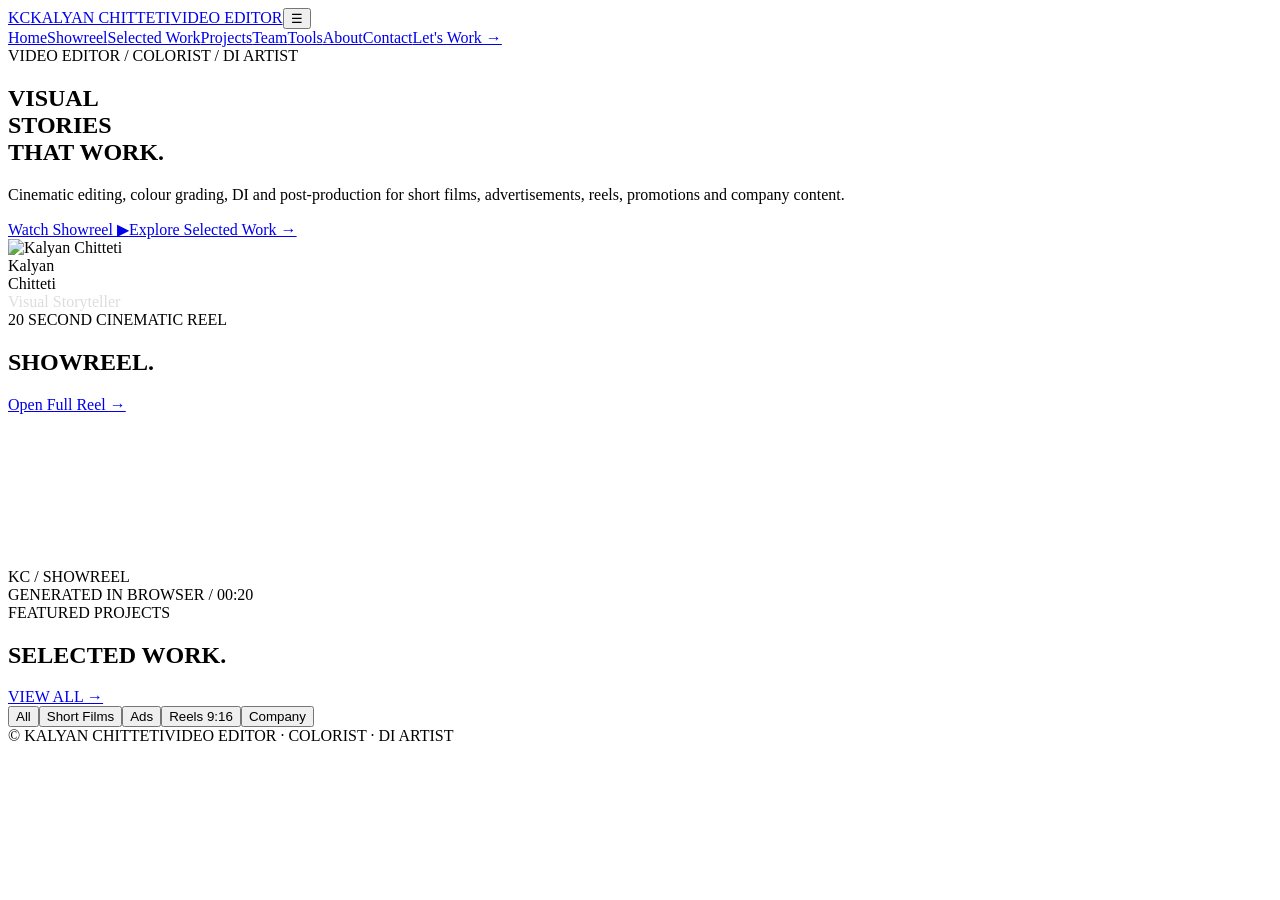
==== commit 5116ae23: "Add files via upload" ====
--- a/index.html
+++ b/index.html
@@ -1,96 +1 @@
-<!doctype html>
-<html lang="en">
-<head>
-<meta charset="utf-8">
-<meta name="viewport" content="width=device-width,initial-scale=1,viewport-fit=cover">
-<title>Kalyan Chitteti — Video Editor</title>
-<link rel="stylesheet" href="style.css">
-</head>
-<body>
-<!-- 9-second HTML/CSS cinematic intro. NO MP4 is required. -->
-<section id="intro" class="intro" aria-label="Kalyan Chitteti introduction">
-  <div class="intro-grid"></div>
-  <div class="intro-scan"></div>
-  <div class="intro-copy">
-    <div class="eyebrow">KALYAN CHITTETI · INTRO</div>
-    <div class="kc-mark">KC</div>
-    <div class="intro-name">KALYAN CHITTETI</div>
-    <div class="intro-role">VIDEO EDITOR · COLORIST · DI ARTIST</div>
-  </div>
-  <div class="intro-bottom">
-    <button id="pauseIntro" class="intro-control">PAUSE</button>
-    <div class="intro-progress"><span id="introProgress"></span></div>
-    <div id="introTime" class="intro-time">00:09</div>
-    <button id="skipIntro" class="intro-control">SKIP →</button>
-  </div>
-</section>
-
-<header class="site-header">
-  <a class="brand" href="#home">KC <span>KALYAN CHITTETI</span></a>
-  <nav>
-    <a href="#home">HOME</a><a href="#work">WORK</a><a href="#services">SERVICES</a>
-    <a href="#about">ABOUT</a><a href="#team">TEAM</a><a href="#tools">TOOLS</a><a href="#contact">CONTACT</a>
-  </nav>
-  <a class="hire" href="#contact">HIRE ME</a>
-</header>
-
-<main id="home">
-  <!-- SHOWREEL IS NOW THE FIRST MAIN HOME SECTION -->
-  <section id="showreel" class="showreel-section">
-    <div class="show-top">
-      <div><span class="eyebrow">SHOWREEL · 2026</span><h1>VISUAL STORIES<br><em>THAT WORK.</em></h1></div>
-      <div class="show-meta">EDIT · COLOR · DI<br>POST-PRODUCTION</div>
-    </div>
-    <div class="coded-showreel" id="codedShowreel">
-      <div class="sr-light"></div><div class="sr-frame"></div>
-      <div class="sr-word">KALYAN</div>
-      <div class="sr-word sr-second">CHITTETI</div>
-      <div class="sr-caption">VIDEO EDITOR / COLORIST / DI ARTIST</div>
-      <div class="sr-counter"><span id="srCounter">00</span> / 18</div>
-      <button id="replayShow" class="replay">REPLAY SHOWREEL ↗</button>
-    </div>
-    <p class="show-note">A coded editorial showreel placeholder is built into the page. Replace it later with your real showreel MP4 without changing the interface.</p>
-  </section>
-
-  <section class="hero">
-    <div><span class="eyebrow">VIDEO EDITOR · COLORIST · DI ARTIST</span>
-      <h2>CRAFTING<br><em>THE CUT.</em></h2>
-      <p>Post-production focused on rhythm, color, sound and cinematic storytelling.</p>
-      <div class="actions"><a class="button" href="#work">EXPLORE WORK</a><a class="text-link" href="#showreel">WATCH SHOWREEL ↗</a></div>
-    </div>
-    <div class="hero-card"><div class="hero-kc">KC</div><div>POST<br>PRODUCTION</div></div>
-  </section>
-
-  <section id="work" class="section">
-    <div class="section-head"><span class="eyebrow">SELECTED WORK</span><span>01 — 08</span></div>
-    <div class="work-grid">
-      <a class="work-card" href="work/reels/"><b>01</b><strong>REELS</strong><span>FAST CUTS / SOCIAL</span></a>
-      <a class="work-card" href="work/advertisements/"><b>02</b><strong>ADVERTISEMENTS</strong><span>COMMERCIAL STORIES</span></a>
-      <a class="work-card" href="work/products/"><b>03</b><strong>PRODUCTS</strong><span>PRODUCT VISUALS</span></a>
-      <a class="work-card" href="work/real-estate/"><b>04</b><strong>REAL ESTATE</strong><span>PROPERTY FILMS</span></a>
-      <a class="work-card" href="work/wedding/"><b>05</b><strong>WEDDING</strong><span>EMOTION / CINEMA</span></a>
-      <a class="work-card" href="work/short-films/"><b>06</b><strong>SHORT FILMS</strong><span>STORY / RHYTHM</span></a>
-      <a class="work-card" href="work/companies/"><b>07</b><strong>COMPANIES</strong><span>BRAND CONTENT</span></a>
-      <a class="work-card" href="#showreel"><b>08</b><strong>SHOWREEL</strong><span>ALL CRAFT / DI</span></a>
-    </div>
-  </section>
-
-  <section id="services" class="section split"><div><span class="eyebrow">SERVICES</span><h2>FROM RAW<br>TO <em>FINAL.</em></h2></div>
-    <div class="list"><div>01 / VIDEO EDITING</div><div>02 / COLOR GRADING</div><div>03 / DI & FINISHING</div><div>04 / SFX & SOUND MIXING</div><div>05 / AI VIDEO CREATION</div></div>
-  </section>
-
-  <section id="about" class="section about"><span class="eyebrow">ABOUT</span><h2>EDITOR BY CRAFT.<br><em>STORYTELLER BY INSTINCT.</em></h2><p>Independent post-production creator focused on clean edits, cinematic color and visual storytelling.</p></section>
-
-  <section id="team" class="section"><span class="eyebrow">TEAM</span><div class="team-grid">
-    <button class="team-card"><b>KALYAN</b><span>EDITOR / COLORIST</span><p>Editing, color, DI and creative direction.</p></button>
-    <button class="team-card"><b>SHOOT TEAM</b><span>PRODUCTION</span><p>Photography and video production support.</p></button>
-    <button class="team-card"><b>EDIT TEAM</b><span>POST-PRODUCTION</span><p>Additional editors and finishing support.</p></button>
-  </div></section>
-
-  <section id="tools" class="section tools"><span class="eyebrow">TOOLS</span><div class="tool-list"><span>DaVinci Resolve</span><span>Adobe Premiere Pro</span><span>After Effects</span><span>Canva</span><span>Figma</span><span>AI VIDEO TOOLS</span></div></section>
-
-  <section id="contact" class="section contact"><span class="eyebrow">CONTACT</span><h2>LET'S MAKE<br><em>SOMETHING.</em></h2><a class="email" href="mailto:KALYANJpc84@gmail.com">KALYANJpc84@gmail.com</a><p>+91 86861 40222 · @kalyan_editor214</p></section>
-</main>
-<footer>KC · KALYAN CHITTETI — VIDEO EDITOR / COLORIST / DI ARTIST</footer>
-<script src="script.js"></script>
-</body></html>+<!doctype html><html lang="en"><head><meta charset="utf-8"><meta name="viewport" content="width=device-width,initial-scale=1"><title>Kalyan Chitteti | Video Editor & Colorist</title><link rel="stylesheet" href="css/style.css"></head><body><header class="topbar"><div class="container nav"><a class="brand" href="index.html"><span class="brand-mark">KC</span><span class="brand-name">KALYAN CHITTETI<span>VIDEO EDITOR</span></span></a><button class="menu-btn">☰</button><nav class="navlinks"><a class="active" href="index.html">Home</a><a href="showreel.html">Showreel</a><a href="work.html">Selected Work</a><a href="projects.html">Projects</a><a href="team.html">Team</a><a href="tools.html">Tools</a><a href="about.html">About</a><a href="contact.html">Contact</a><a class="nav-cta" href="contact.html">Let's Work →</a></nav></div></header><main><section class="hero container"><div><div class="mono">VIDEO EDITOR / COLORIST / DI ARTIST</div><h1>VISUAL<br>STORIES<br>THAT <span>WORK.</span></h1><p class="lead">Cinematic editing, colour grading, DI and post-production for short films, advertisements, reels, promotions and company content.</p><div class="actions"><a class="btn" href="showreel.html">Watch Showreel ▶</a><a class="btn light" href="work.html">Explore Selected Work →</a></div></div><div class="hero-visual"><img src="assets/images/kalyan.jpg" alt="Kalyan Chitteti"><div class="hero-overlay"><div class="brush">Kalyan<br>Chitteti</div><div class="mono" style="color:#ddd">Visual Storyteller</div></div></div></section><section class="section"><div class="container"><div class="section-head"><div><div class="mono">20 SECOND CINEMATIC REEL</div><h2>SHOWREEL<span class="red-dot">.</span></h2></div><a class="btn light" href="showreel.html">Open Full Reel →</a></div><div class="showreel-wrap"><canvas id="reelCanvas"></canvas><div class="reel-ui"><div class="reel-label">KC / SHOWREEL</div><div class="reel-time">GENERATED IN BROWSER / 00:20</div></div></div></div></section><section class="section"><div class="container"><div class="section-head"><div><div class="mono">FEATURED PROJECTS</div><h2>SELECTED WORK<span class="red-dot">.</span></h2></div><a class="mono" href="work.html">VIEW ALL →</a></div><div class="work-toolbar"><button class="filter active" data-filter="all">All</button><button class="filter" data-filter="shortfilms">Short Films</button><button class="filter" data-filter="ads">Ads</button><button class="filter" data-filter="reels">Reels 9:16</button><button class="filter" data-filter="company">Company</button></div><div id="workGrid" class="work-grid"></div></div></section></main><footer class="footer container"><span>© KALYAN CHITTETI</span><span>VIDEO EDITOR · COLORIST · DI ARTIST</span></footer><script src="js/app.js"></script></body></html>
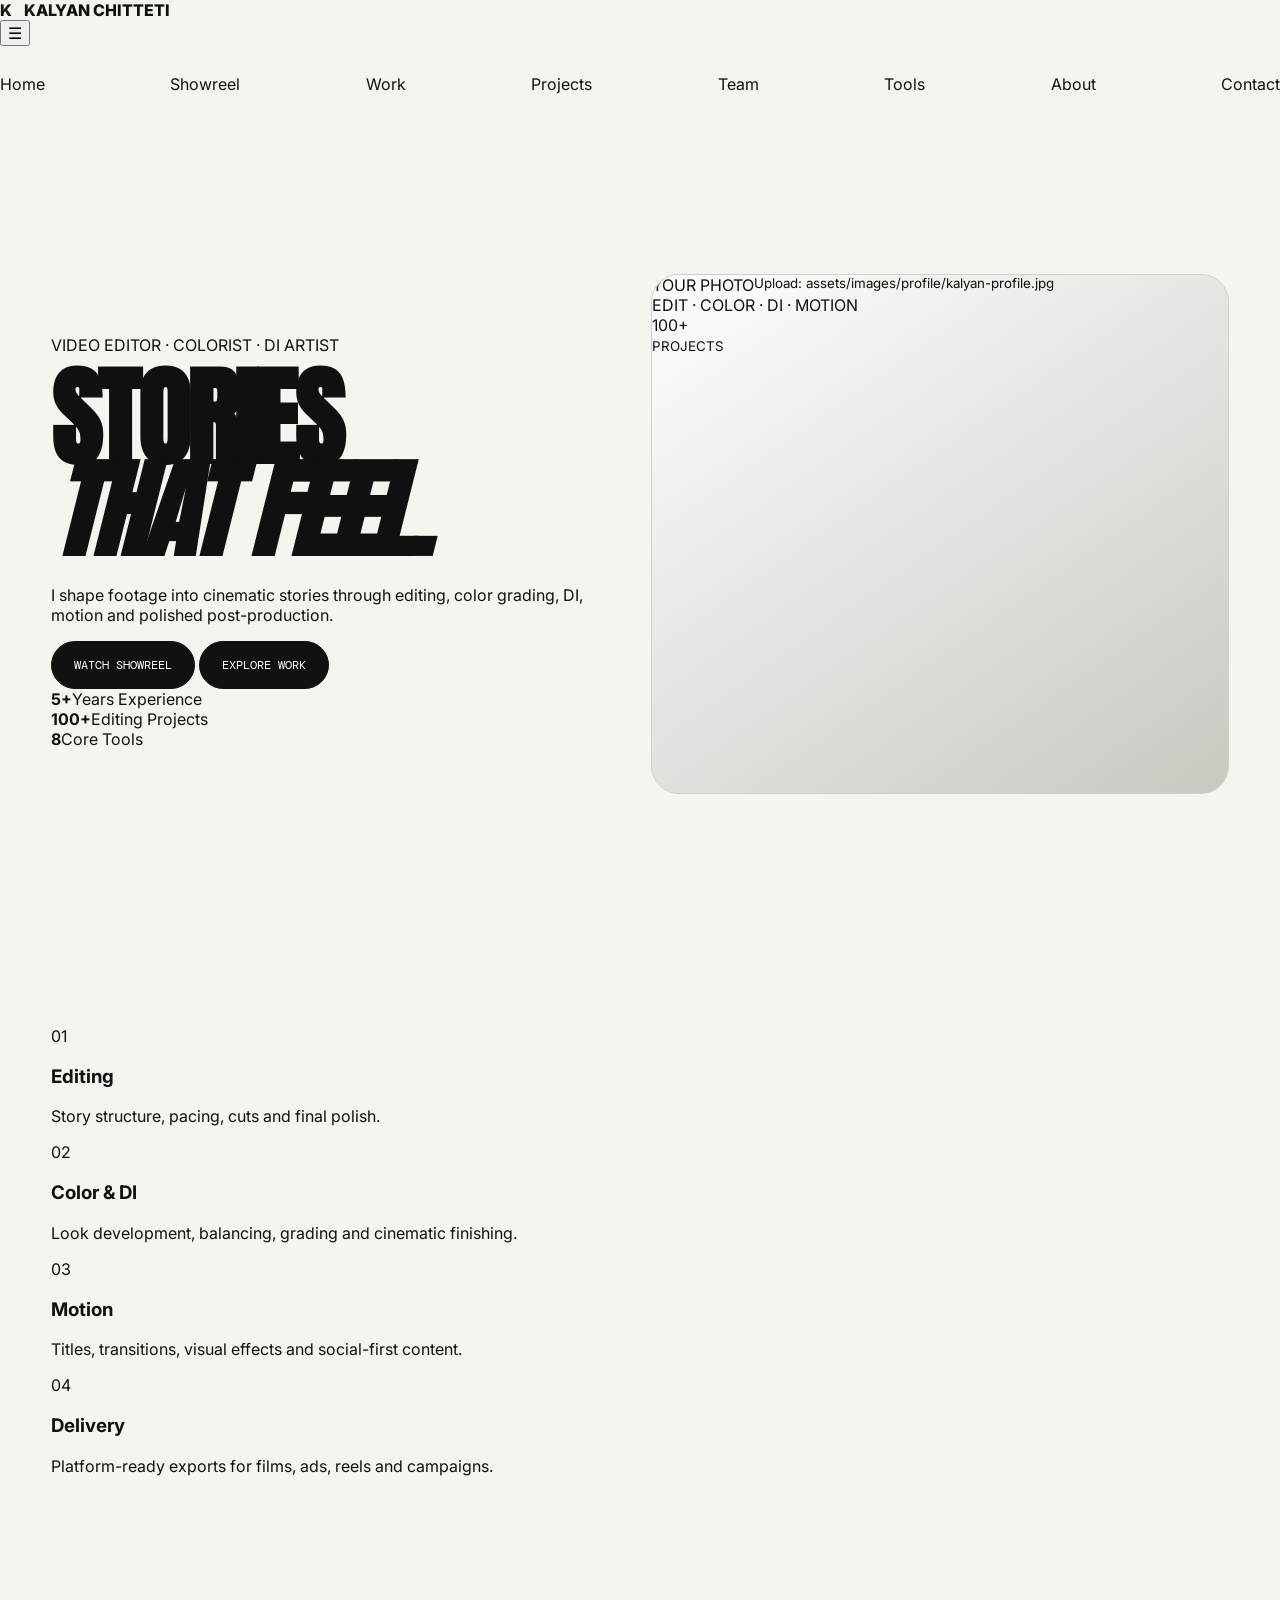
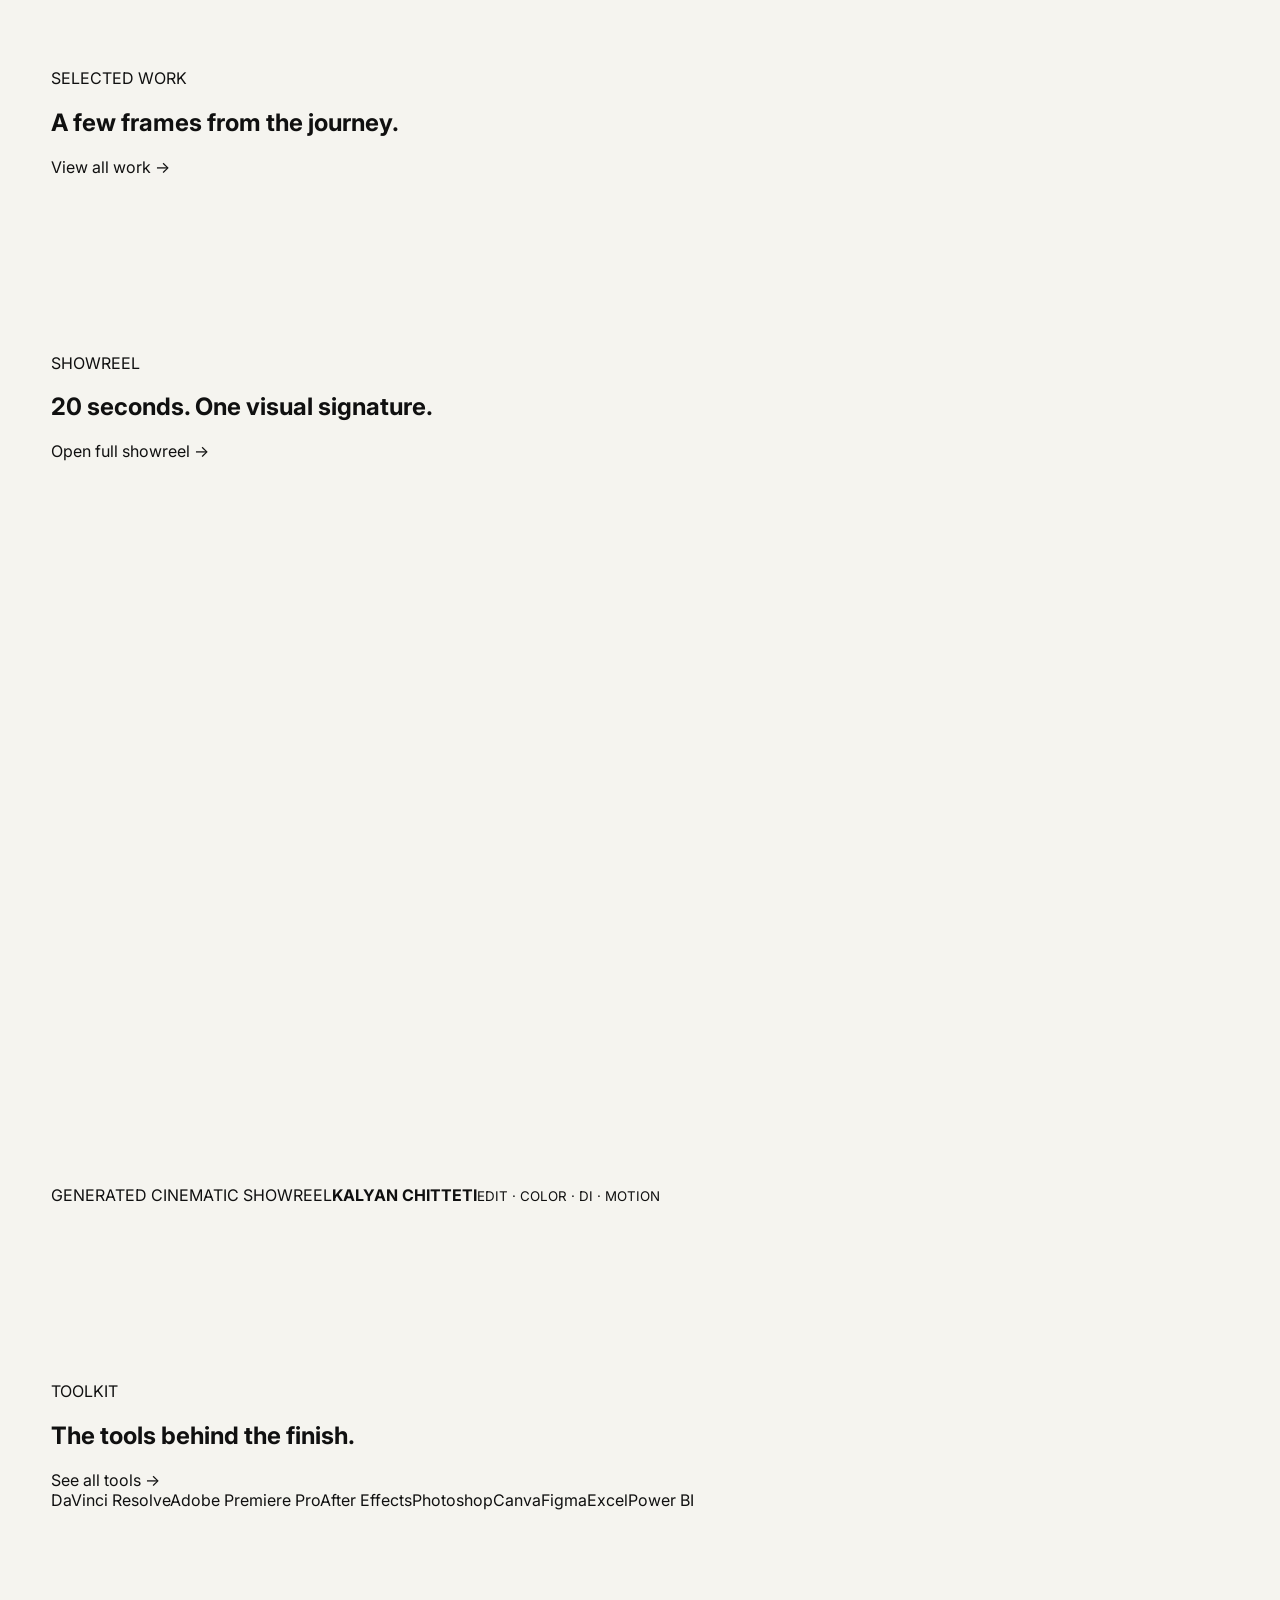
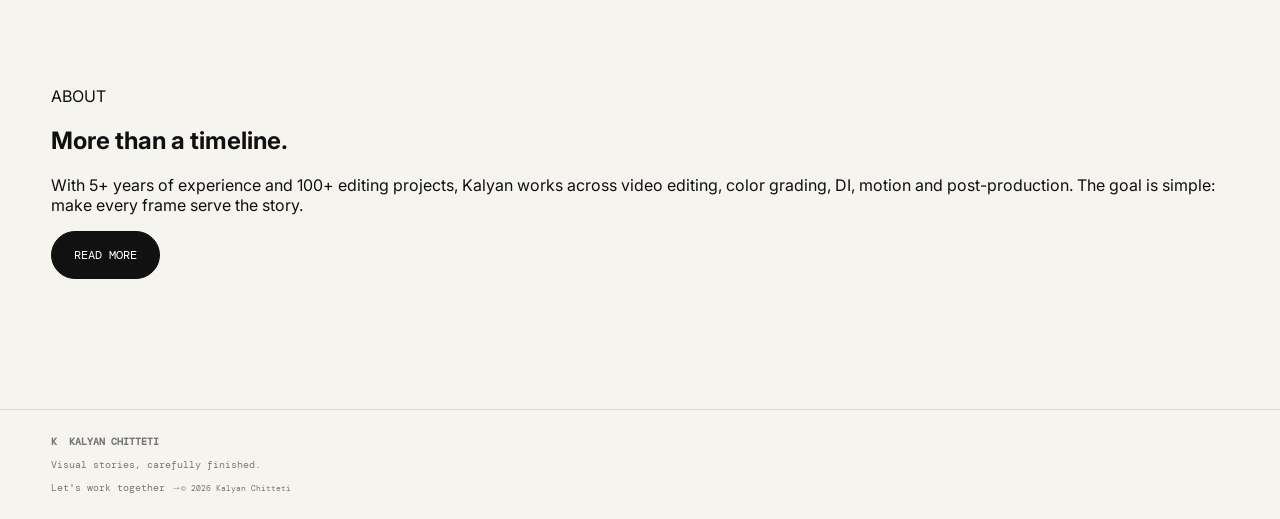
==== commit 53681f21: "Add files via upload" ====
--- a/index.html
+++ b/index.html
@@ -1 +1,118 @@
-<!doctype html><html lang="en"><head><meta charset="utf-8"><meta name="viewport" content="width=device-width,initial-scale=1"><title>Kalyan Chitteti | Video Editor & Colorist</title><link rel="stylesheet" href="css/style.css"></head><body><header class="topbar"><div class="container nav"><a class="brand" href="index.html"><span class="brand-mark">KC</span><span class="brand-name">KALYAN CHITTETI<span>VIDEO EDITOR</span></span></a><button class="menu-btn">☰</button><nav class="navlinks"><a class="active" href="index.html">Home</a><a href="showreel.html">Showreel</a><a href="work.html">Selected Work</a><a href="projects.html">Projects</a><a href="team.html">Team</a><a href="tools.html">Tools</a><a href="about.html">About</a><a href="contact.html">Contact</a><a class="nav-cta" href="contact.html">Let's Work →</a></nav></div></header><main><section class="hero container"><div><div class="mono">VIDEO EDITOR / COLORIST / DI ARTIST</div><h1>VISUAL<br>STORIES<br>THAT <span>WORK.</span></h1><p class="lead">Cinematic editing, colour grading, DI and post-production for short films, advertisements, reels, promotions and company content.</p><div class="actions"><a class="btn" href="showreel.html">Watch Showreel ▶</a><a class="btn light" href="work.html">Explore Selected Work →</a></div></div><div class="hero-visual"><img src="assets/images/kalyan.jpg" alt="Kalyan Chitteti"><div class="hero-overlay"><div class="brush">Kalyan<br>Chitteti</div><div class="mono" style="color:#ddd">Visual Storyteller</div></div></div></section><section class="section"><div class="container"><div class="section-head"><div><div class="mono">20 SECOND CINEMATIC REEL</div><h2>SHOWREEL<span class="red-dot">.</span></h2></div><a class="btn light" href="showreel.html">Open Full Reel →</a></div><div class="showreel-wrap"><canvas id="reelCanvas"></canvas><div class="reel-ui"><div class="reel-label">KC / SHOWREEL</div><div class="reel-time">GENERATED IN BROWSER / 00:20</div></div></div></div></section><section class="section"><div class="container"><div class="section-head"><div><div class="mono">FEATURED PROJECTS</div><h2>SELECTED WORK<span class="red-dot">.</span></h2></div><a class="mono" href="work.html">VIEW ALL →</a></div><div class="work-toolbar"><button class="filter active" data-filter="all">All</button><button class="filter" data-filter="shortfilms">Short Films</button><button class="filter" data-filter="ads">Ads</button><button class="filter" data-filter="reels">Reels 9:16</button><button class="filter" data-filter="company">Company</button></div><div id="workGrid" class="work-grid"></div></div></section></main><footer class="footer container"><span>© KALYAN CHITTETI</span><span>VIDEO EDITOR · COLORIST · DI ARTIST</span></footer><script src="js/app.js"></script></body></html>
+<!DOCTYPE html>
+<html lang="en">
+<head>
+<meta charset="UTF-8">
+<meta name="viewport" content="width=device-width, initial-scale=1.0">
+<title>Kalyan Chitteti — Video Editor • Colorist • DI Artist</title>
+<meta name="description" content="Kalyan Chitteti — video editor, colorist and DI artist with 5+ years of experience and 100+ editing projects.">
+<link rel="preconnect" href="https://fonts.googleapis.com">
+<link href="https://fonts.googleapis.com/css2?family=Cormorant+Garamond:wght@400;500;600&family=DM+Sans:wght@400;500;600&family=Manrope:wght@400;500;600;700&display=swap" rel="stylesheet">
+<link rel="stylesheet" href="css/style.css">
+</head>
+<body>
+<header class="site-header">
+  <a class="brand" href="index.html"><span>K</span>KALYAN CHITTETI</a>
+  <button class="menu-toggle" aria-label="Open menu">☰</button>
+  <nav class="nav">
+    <a class="active" href="index.html">Home</a>
+    <a href="showreel.html">Showreel</a>
+    <a href="work.html">Work</a>
+    <a href="projects.html">Projects</a>
+    <a href="team.html">Team</a>
+    <a href="tools.html">Tools</a>
+    <a href="about.html">About</a>
+    <a href="contact.html">Contact</a>
+  </nav>
+</header>
+
+<main>
+<section class="hero container">
+  <div class="hero-copy">
+    <p class="eyebrow">VIDEO EDITOR · COLORIST · DI ARTIST</p>
+    <h1>Stories<br><em>that feel.</em></h1>
+    <p class="hero-text">I shape footage into cinematic stories through editing, color grading, DI, motion and polished post-production.</p>
+    <div class="hero-actions">
+      <a class="btn btn-primary" href="showreel.html">Watch Showreel</a>
+      <a class="btn btn-ghost" href="work.html">Explore Work</a>
+    </div>
+    <div class="experience-strip">
+      <div><strong>5+</strong><span>Years Experience</span></div>
+      <div><strong>100+</strong><span>Editing Projects</span></div>
+      <div><strong>8</strong><span>Core Tools</span></div>
+    </div>
+  </div>
+  <div class="hero-visual">
+    <div class="hero-frame">
+      <img src="assets/images/profile/kalyan-profile.jpg" alt="Kalyan Chitteti" onerror="this.style.display='none';this.nextElementSibling.style.display='flex'">
+      <div class="image-placeholder">
+        <span>YOUR PHOTO</span>
+        <small>Upload: assets/images/profile/kalyan-profile.jpg</small>
+      </div>
+      <div class="frame-label">EDIT · COLOR · DI · MOTION</div>
+    </div>
+    <div class="floating-note">100+<br><small>PROJECTS</small></div>
+  </div>
+</section>
+
+<section class="section stats-section">
+  <div class="container stats-grid">
+    <div><span>01</span><h3>Editing</h3><p>Story structure, pacing, cuts and final polish.</p></div>
+    <div><span>02</span><h3>Color & DI</h3><p>Look development, balancing, grading and cinematic finishing.</p></div>
+    <div><span>03</span><h3>Motion</h3><p>Titles, transitions, visual effects and social-first content.</p></div>
+    <div><span>04</span><h3>Delivery</h3><p>Platform-ready exports for films, ads, reels and campaigns.</p></div>
+  </div>
+</section>
+
+<section class="section featured-section" id="selected-work">
+  <div class="container">
+    <div class="section-heading">
+      <div><p class="eyebrow">SELECTED WORK</p><h2>A few frames from the journey.</h2></div>
+      <a class="text-link" href="work.html">View all work →</a>
+    </div>
+    <div class="featured-grid" data-featured-work></div>
+  </div>
+</section>
+
+<section class="section showreel-section">
+  <div class="container">
+    <div class="section-heading">
+      <div><p class="eyebrow">SHOWREEL</p><h2>20 seconds. One visual signature.</h2></div>
+      <a class="text-link" href="showreel.html">Open full showreel →</a>
+    </div>
+    <div class="showreel-card">
+      <canvas id="homeShowreel" width="1280" height="720"></canvas>
+      <div class="showreel-copy"><span>GENERATED CINEMATIC SHOWREEL</span><strong>KALYAN CHITTETI</strong><small>EDIT · COLOR · DI · MOTION</small></div>
+    </div>
+  </div>
+</section>
+
+<section class="section tools-preview">
+  <div class="container">
+    <div class="section-heading">
+      <div><p class="eyebrow">TOOLKIT</p><h2>The tools behind the finish.</h2></div>
+      <a class="text-link" href="tools.html">See all tools →</a>
+    </div>
+    <div class="tool-pills">
+      <span>DaVinci Resolve</span><span>Adobe Premiere Pro</span><span>After Effects</span><span>Photoshop</span><span>Canva</span><span>Figma</span><span>Excel</span><span>Power BI</span>
+    </div>
+  </div>
+</section>
+
+<section class="section about-preview">
+  <div class="container about-grid">
+    <div><p class="eyebrow">ABOUT</p><h2>More than a timeline.</h2></div>
+    <div><p>With 5+ years of experience and 100+ editing projects, Kalyan works across video editing, color grading, DI, motion and post-production. The goal is simple: make every frame serve the story.</p><a class="btn btn-primary" href="about.html">Read More</a></div>
+  </div>
+</section>
+</main>
+
+<footer class="footer">
+  <div class="container footer-grid">
+    <div><a class="brand" href="index.html"><span>K</span>KALYAN CHITTETI</a><p>Visual stories, carefully finished.</p></div>
+    <div><a href="contact.html">Let's work together →</a><small>© 2026 Kalyan Chitteti</small></div>
+  </div>
+</footer>
+
+<script src="js/app.js"></script>
+</body>
+</html>
--- a/css/style.css
+++ b/css/style.css
@@ -0,0 +1,2 @@
+@import url('https://fonts.googleapis.com/css2?family=Anton&family=Caveat+Brush&family=DM+Mono:wght@400;500&family=Inter:wght@400;500;600;700;800&display=swap');
+:root{--paper:#f5f4ef;--ink:#101010;--muted:#777;--line:#d9d7d0;--red:#ff2e2e;--dark:#141414}*{box-sizing:border-box}html{scroll-behavior:smooth}body{margin:0;background:var(--paper);color:var(--ink);font-family:Inter,Arial,sans-serif}a{color:inherit;text-decoration:none}button{font:inherit}img{max-width:100%;display:block}.container{width:min(1400px,92vw);margin:auto}.mono{font:12px 'DM Mono',monospace;letter-spacing:.14em;text-transform:uppercase;color:#73736f}.brush{font-family:'Caveat Brush',cursive}.topbar{position:sticky;top:0;z-index:50;background:rgba(245,244,239,.94);backdrop-filter:blur(12px);border-bottom:1px solid var(--line)}.nav{min-height:76px;display:flex;align-items:center;justify-content:space-between;gap:20px}.brand{display:flex;align-items:center;gap:12px;font-weight:800}.brand-mark{font-size:22px}.brand-name{font-size:14px;letter-spacing:.08em}.brand-name span{display:block;font:10px 'DM Mono';font-weight:400;color:#777;letter-spacing:.12em}.navlinks{display:flex;align-items:center;gap:18px;flex-wrap:wrap;justify-content:flex-end}.navlinks a{font:11px 'DM Mono';letter-spacing:.06em;text-transform:uppercase;padding:8px 2px;position:relative}.navlinks a.active:after{content:'';position:absolute;left:0;right:0;bottom:0;height:2px;background:var(--red)}.nav-cta{background:#111;color:#fff;border-radius:999px;padding:11px 17px!important}.menu-btn{display:none;border:1px solid #111;background:transparent;border-radius:50%;width:42px;height:42px}.hero{min-height:calc(100vh - 76px);display:grid;grid-template-columns:1fr 1.08fr;gap:5vw;align-items:center;padding:70px 0}.hero h1,.page-title{font-family:Anton,Impact,sans-serif;text-transform:uppercase;font-size:clamp(62px,8.4vw,140px);line-height:.86;letter-spacing:-.035em;margin:18px 0 28px}.hero h1 span,.page-title span{color:var(--red)}.lead{font-size:clamp(17px,1.8vw,25px);line-height:1.45;color:#5c5c59;max-width:720px}.actions{display:flex;gap:12px;flex-wrap:wrap;margin-top:30px}.btn{display:inline-flex;align-items:center;justify-content:center;gap:9px;border:1px solid #111;border-radius:999px;padding:15px 22px;font:12px 'DM Mono';text-transform:uppercase;background:#111;color:#fff}.btn.light{background:transparent;color:#111}.hero-visual{min-height:520px;border-radius:28px;overflow:hidden;position:relative;background:linear-gradient(145deg,#fefefe,#c9c8c1);border:1px solid #d2d0c8}.hero-visual img{width:100%;height:100%;object-fit:cover;filter:grayscale(.2)}.hero-overlay{position:absolute;inset:auto 24px 24px auto;background:#111;color:#fff;border-radius:18px;padding:20px}.hero-overlay .brush{font-size:46px;line-height:.72}.section{padding:80px 0}.section-head{display:flex;justify-content:space-between;align-items:end;gap:20px;margin-bottom:28px}.section-head h2{font-family:Anton;font-size:clamp(42px,6vw,78px);margin:6px 0;line-height:.9}.red-dot{color:var(--red)}.showreel-wrap{background:#111;border-radius:26px;overflow:hidden;position:relative;box-shadow:0 20px 60px rgba(0,0,0,.16)}#reelCanvas{display:block;width:100%;height:min(68vw,700px);min-height:360px}.reel-ui{position:absolute;inset:0;pointer-events:none}.reel-time{position:absolute;top:22px;right:24px;color:#fff;font:12px 'DM Mono'}.reel-label{position:absolute;top:22px;left:24px;color:#fff;font:12px 'DM Mono';opacity:.8}.work-toolbar{display:flex;gap:9px;flex-wrap:wrap;margin-bottom:25px}.filter{border:1px solid #bbb9b1;background:transparent;border-radius:999px;padding:10px 15px;cursor:pointer;font:11px 'DM Mono';text-transform:uppercase}.filter.active,.filter:hover{background:#111;color:#fff;border-color:#111}.work-grid{display:grid;grid-template-columns:repeat(12,1fr);gap:20px}.work-card{grid-column:span 4;border:1px solid var(--line);background:#fff;border-radius:18px;overflow:hidden}.work-card.wide{grid-column:span 6}.work-media{position:relative;background:#151515;overflow:hidden}.work-media.landscape{aspect-ratio:16/9}.work-media.vertical{aspect-ratio:9/16;max-height:650px}.work-media.square{aspect-ratio:1/1}.work-media video,.work-media img{width:100%;height:100%;object-fit:cover}.work-media video{background:#111}.work-info{padding:15px 16px}.work-info h3{margin:5px 0;font-size:18px}.work-meta{display:flex;justify-content:space-between;color:#777;font:10px 'DM Mono';text-transform:uppercase}.card-empty{padding:30px;border:1px dashed #bbb;border-radius:18px;background:#fff;color:#777}.cards{display:grid;grid-template-columns:repeat(3,1fr);gap:20px}.simple-card{border:1px solid var(--line);background:#fff;border-radius:20px;padding:24px}.simple-card h3{font-size:24px;margin:12px 0}.team-grid{display:grid;grid-template-columns:repeat(4,1fr);gap:18px}.team-card{border:1px solid var(--line);background:#fff;border-radius:20px;overflow:hidden;cursor:pointer;transition:.25s}.team-card:hover{transform:translateY(-5px);box-shadow:0 15px 40px rgba(0,0,0,.08)}.team-card img{aspect-ratio:4/5;object-fit:cover;background:#ddd}.team-info{padding:15px}.team-info h3{margin:0 0 5px}.team-info p{margin:0;color:#777;font:11px 'DM Mono'}.tools-grid{display:grid;grid-template-columns:repeat(6,1fr);gap:16px}.tool-card{background:#fff;border:1px solid var(--line);border-radius:18px;padding:22px;text-align:center}.tool-card img{width:60px;height:60px;object-fit:contain;margin:0 auto 12px}.tool-card strong{font-size:13px}.about-layout{display:grid;grid-template-columns:1fr 1fr;gap:50px;align-items:center}.about-photo{border-radius:24px;overflow:hidden;background:#ddd}.about-copy{font-size:18px;line-height:1.7;color:#555}.stats{display:grid;grid-template-columns:repeat(3,1fr);gap:10px;margin-top:25px}.stat{border-top:2px solid #111;padding-top:12px}.stat b{font-size:30px}.contact-layout{display:grid;grid-template-columns:1fr 1fr;gap:24px}.contact-box,.contact-form{background:#fff;border:1px solid var(--line);border-radius:22px;padding:25px}.contact-list{display:grid;gap:18px}.contact-item small{display:block;color:#888;font:10px 'DM Mono';text-transform:uppercase}.contact-item strong{font-size:17px}.contact-form input,.contact-form textarea{width:100%;border:1px solid #ccc;border-radius:12px;padding:14px;margin-bottom:12px;background:#fafaf8;font:14px Inter}.contact-form textarea{min-height:150px;resize:vertical}.footer{border-top:1px solid var(--line);padding:25px 0;margin-top:50px;display:flex;justify-content:space-between;gap:15px;font:10px 'DM Mono';color:#777}.modal{position:fixed;inset:0;background:rgba(0,0,0,.68);z-index:100;display:none;align-items:center;justify-content:center;padding:20px}.modal.open{display:flex}.modal-box{background:var(--paper);width:min(850px,95vw);max-height:90vh;overflow:auto;border-radius:24px;display:grid;grid-template-columns:1fr 1fr;position:relative}.modal-box img{width:100%;height:100%;object-fit:cover;min-height:430px}.modal-copy{padding:32px}.modal-copy h2{font-family:Anton;font-size:55px;line-height:.9;margin:10px 0}.modal-close{position:absolute;right:14px;top:14px;border:0;background:#111;color:#fff;border-radius:50%;width:38px;height:38px;cursor:pointer}.admin-shell{min-height:100vh;background:#111;color:#fff}.admin-top{padding:25px 0;border-bottom:1px solid #333}.admin-grid{display:grid;grid-template-columns:240px 1fr;gap:25px;padding:30px 0}.admin-side{border-right:1px solid #333;padding-right:20px}.admin-side button{width:100%;background:transparent;color:#ddd;border:1px solid #333;border-radius:10px;padding:12px;margin-bottom:8px;text-align:left}.admin-panel{background:#181818;border:1px solid #333;border-radius:18px;padding:24px}.admin-panel input,.admin-panel textarea,.admin-panel select{width:100%;background:#0f0f0f;color:#fff;border:1px solid #444;border-radius:9px;padding:12px;margin:7px 0 14px}.admin-panel button{background:var(--red);color:#fff;border:0;border-radius:999px;padding:12px 18px}.login{min-height:100vh;display:grid;place-items:center;background:#111}.login-box{width:min(420px,90vw);background:#f5f4ef;color:#111;border-radius:22px;padding:30px}.login-box input{width:100%;padding:13px;margin:7px 0 12px;border:1px solid #bbb;border-radius:9px}.login-box button{width:100%;padding:13px;border:0;background:#111;color:#fff;border-radius:999px}.hint{font-size:11px;color:#777;margin-top:10px}.hidden{display:none!important}@media(max-width:1050px){.navlinks{gap:12px}.hero{grid-template-columns:1fr}.hero-visual{min-height:420px}.team-grid{grid-template-columns:repeat(2,1fr)}.tools-grid{grid-template-columns:repeat(3,1fr)}.work-card,.work-card.wide{grid-column:span 6}}@media(max-width:720px){.nav{min-height:65px}.menu-btn{display:block}.navlinks{display:none;position:absolute;top:65px;left:0;right:0;background:var(--paper);border-bottom:1px solid var(--line);padding:16px 4vw;flex-direction:column;align-items:stretch}.navlinks.open{display:flex}.navlinks a{padding:12px}.nav-cta{margin-top:5px;text-align:center}.hero{padding:55px 0}.hero h1{font-size:clamp(54px,18vw,100px)}.hero-visual{min-height:360px}.section{padding:55px 0}.section-head{display:block}.work-grid{display:block}.work-card{margin-bottom:18px}.work-media.vertical{max-height:none}.cards,.about-layout,.contact-layout{grid-template-columns:1fr}.team-grid{grid-template-columns:1fr 1fr}.tools-grid{grid-template-columns:repeat(2,1fr)}.modal-box{grid-template-columns:1fr}.modal-box img{min-height:280px;max-height:350px}.footer{flex-direction:column}.admin-grid{grid-template-columns:1fr}.admin-side{border-right:0;border-bottom:1px solid #333;padding-bottom:15px}}
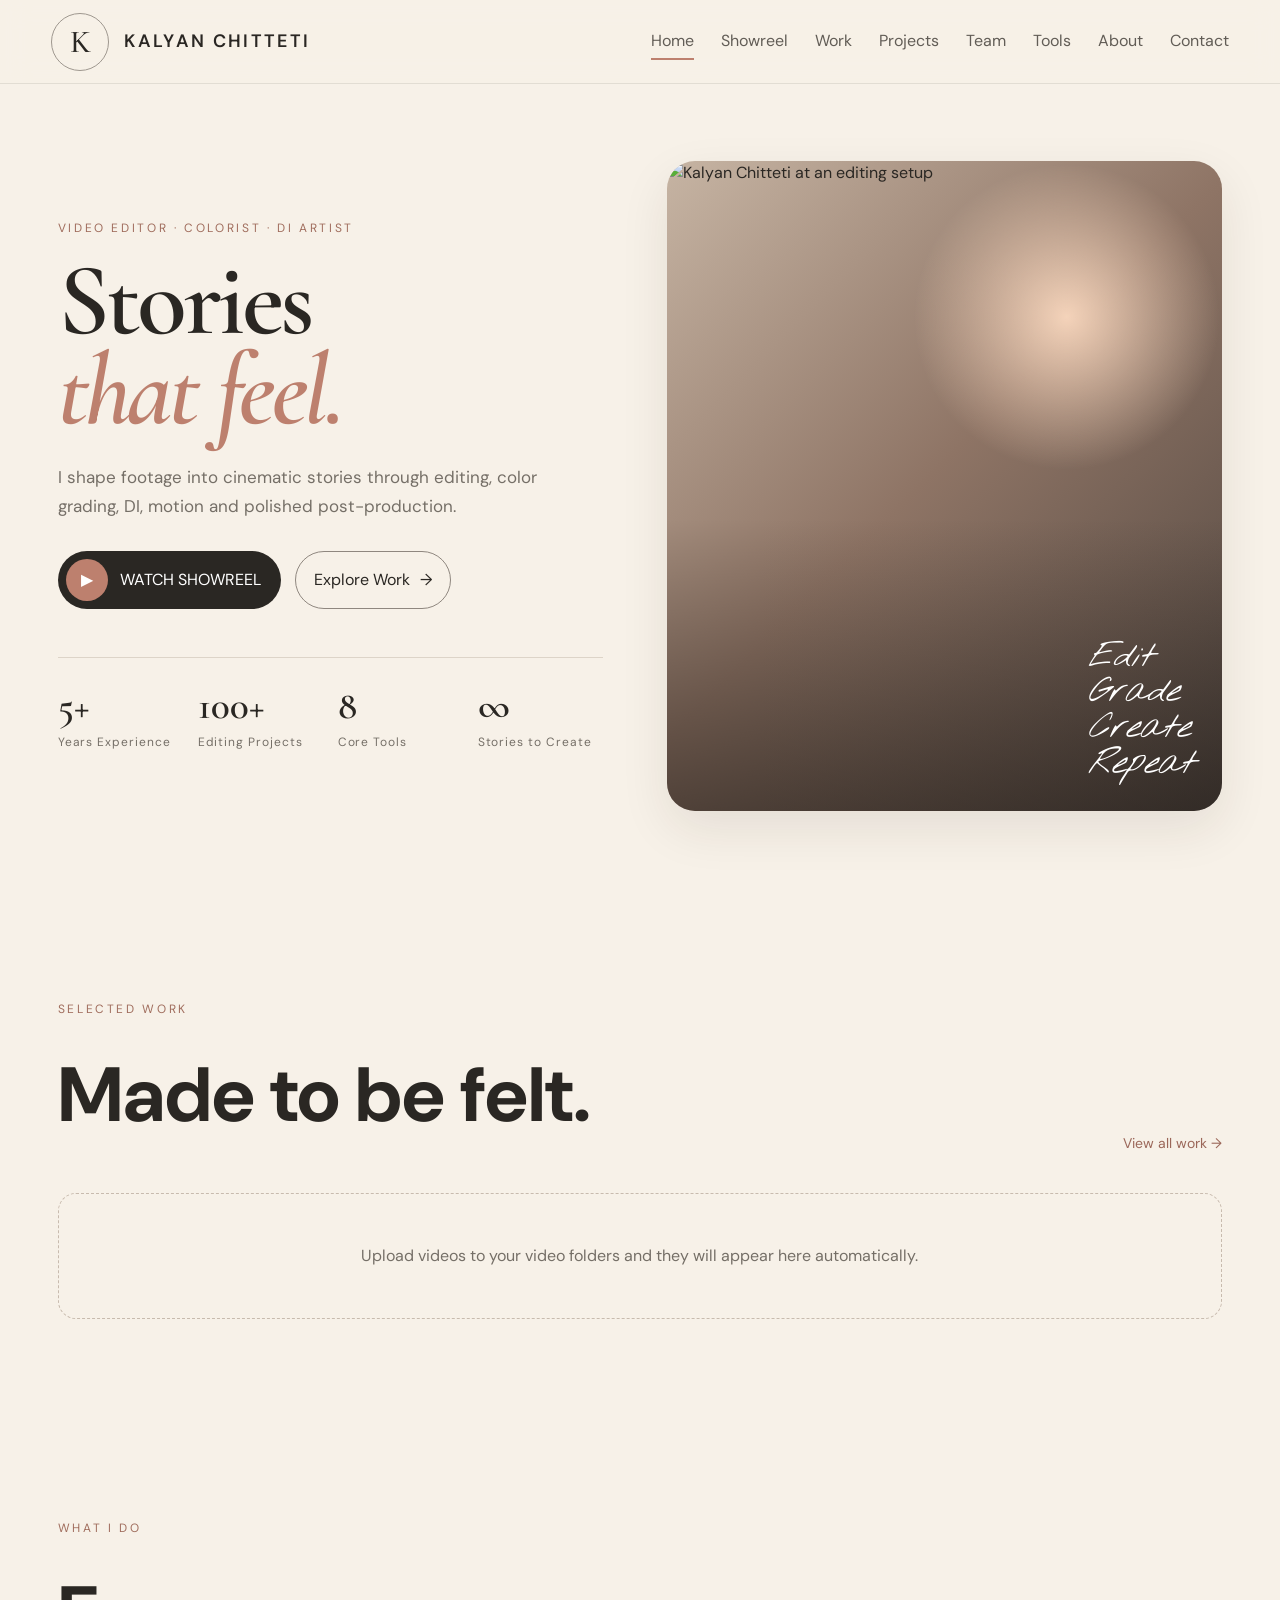
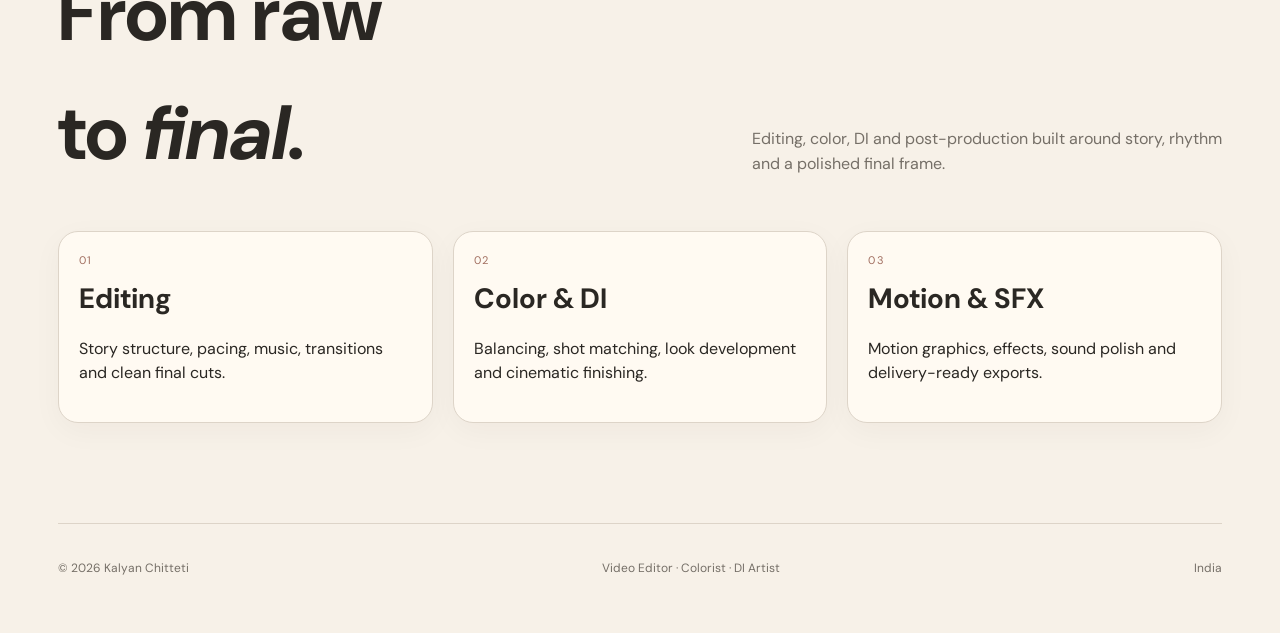
==== commit 2d85e695: "Add files via upload" ====
--- a/index.html
+++ b/index.html
@@ -1,118 +1,85 @@
-<!DOCTYPE html>
+<!doctype html>
 <html lang="en">
 <head>
-<meta charset="UTF-8">
-<meta name="viewport" content="width=device-width, initial-scale=1.0">
-<title>Kalyan Chitteti — Video Editor • Colorist • DI Artist</title>
-<meta name="description" content="Kalyan Chitteti — video editor, colorist and DI artist with 5+ years of experience and 100+ editing projects.">
-<link rel="preconnect" href="https://fonts.googleapis.com">
-<link href="https://fonts.googleapis.com/css2?family=Cormorant+Garamond:wght@400;500;600&family=DM+Sans:wght@400;500;600&family=Manrope:wght@400;500;600;700&display=swap" rel="stylesheet">
+<meta charset="utf-8">
+<meta name="viewport" content="width=device-width,initial-scale=1">
+<meta name="description" content="Kalyan Chitteti — Video Editor, Colorist and DI Artist.">
+<title>Home — Kalyan Chitteti</title>
 <link rel="stylesheet" href="css/style.css">
 </head>
 <body>
+
 <header class="site-header">
-  <a class="brand" href="index.html"><span>K</span>KALYAN CHITTETI</a>
-  <button class="menu-toggle" aria-label="Open menu">☰</button>
-  <nav class="nav">
-    <a class="active" href="index.html">Home</a>
-    <a href="showreel.html">Showreel</a>
-    <a href="work.html">Work</a>
-    <a href="projects.html">Projects</a>
-    <a href="team.html">Team</a>
-    <a href="tools.html">Tools</a>
-    <a href="about.html">About</a>
-    <a href="contact.html">Contact</a>
+  <a class="brand" href="index.html">
+    <span class="brand-mark">K</span>
+    <span class="brand-text">KALYAN CHITTETI</span>
+  </a>
+  <button class="menu-toggle" type="button" aria-label="Open menu">☰</button>
+  <nav class="main-nav">
+    <a href="index.html" data-page="home">Home</a>
+    <a href="showreel.html" data-page="showreel">Showreel</a>
+    <a href="work.html" data-page="work">Work</a>
+    <a href="projects.html" data-page="projects">Projects</a>
+    <a href="team.html" data-page="team">Team</a>
+    <a href="tools.html" data-page="tools">Tools</a>
+    <a href="about.html" data-page="about">About</a>
+    <a href="contact.html" data-page="contact">Contact</a>
   </nav>
 </header>
 
 <main>
+
 <section class="hero container">
   <div class="hero-copy">
-    <p class="eyebrow">VIDEO EDITOR · COLORIST · DI ARTIST</p>
-    <h1>Stories<br><em>that feel.</em></h1>
-    <p class="hero-text">I shape footage into cinematic stories through editing, color grading, DI, motion and polished post-production.</p>
+    <div class="eyebrow">Video Editor · Colorist · DI Artist</div>
+    <h1>Stories<br><span>that feel.</span></h1>
+    <p class="lead">I shape footage into cinematic stories through editing, color grading, DI, motion and polished post-production.</p>
     <div class="hero-actions">
-      <a class="btn btn-primary" href="showreel.html">Watch Showreel</a>
-      <a class="btn btn-ghost" href="work.html">Explore Work</a>
+      <a class="play-btn" href="showreel.html"><span class="play-circle">▶</span> WATCH SHOWREEL</a>
+      <a class="btn-outline" href="work.html">Explore Work <span>→</span></a>
     </div>
-    <div class="experience-strip">
-      <div><strong>5+</strong><span>Years Experience</span></div>
-      <div><strong>100+</strong><span>Editing Projects</span></div>
-      <div><strong>8</strong><span>Core Tools</span></div>
+    <div class="stats">
+      <div class="stat"><strong>5+</strong><span>Years Experience</span></div>
+      <div class="stat"><strong>100+</strong><span>Editing Projects</span></div>
+      <div class="stat"><strong>8</strong><span>Core Tools</span></div>
+      <div class="stat"><strong>∞</strong><span>Stories to Create</span></div>
     </div>
   </div>
   <div class="hero-visual">
-    <div class="hero-frame">
-      <img src="assets/images/profile/kalyan-profile.jpg" alt="Kalyan Chitteti" onerror="this.style.display='none';this.nextElementSibling.style.display='flex'">
-      <div class="image-placeholder">
-        <span>YOUR PHOTO</span>
-        <small>Upload: assets/images/profile/kalyan-profile.jpg</small>
-      </div>
-      <div class="frame-label">EDIT · COLOR · DI · MOTION</div>
-    </div>
-    <div class="floating-note">100+<br><small>PROJECTS</small></div>
+    <img src="assets/images/profile/kalyan-profile.jpg" alt="Kalyan Chitteti at an editing setup">
+    <div class="hero-fallback"><div><span>EDIT · COLOR · DI · MOTION</span><strong>Stories<br>That Feel.</strong></div></div>
+    <div class="signature">Edit<br>Grade<br>Create<br>Repeat</div>
   </div>
 </section>
 
-<section class="section stats-section">
-  <div class="container stats-grid">
-    <div><span>01</span><h3>Editing</h3><p>Story structure, pacing, cuts and final polish.</p></div>
-    <div><span>02</span><h3>Color & DI</h3><p>Look development, balancing, grading and cinematic finishing.</p></div>
-    <div><span>03</span><h3>Motion</h3><p>Titles, transitions, visual effects and social-first content.</p></div>
-    <div><span>04</span><h3>Delivery</h3><p>Platform-ready exports for films, ads, reels and campaigns.</p></div>
+<section class="section container" id="selected-work">
+  <div class="section-heading">
+    <div><div class="eyebrow">Selected Work</div><h2>Made to be felt.</h2></div>
+    <a class="text-link" href="work.html">View all work →</a>
+  </div>
+  <div class="featured-grid" data-featured-work></div>
+</section>
+
+<section class="section container">
+  <div class="section-top">
+    <div><div class="eyebrow">What I Do</div><h2>From raw<br>to <em>final.</em></h2></div>
+    <p>Editing, color, DI and post-production built around story, rhythm and a polished final frame.</p>
+  </div>
+  <div class="grid-3">
+    <article class="card"><div class="card-body"><div class="meta">01</div><div class="card-row"><h3>Editing</h3></div><p>Story structure, pacing, music, transitions and clean final cuts.</p></div></article>
+    <article class="card"><div class="card-body"><div class="meta">02</div><div class="card-row"><h3>Color & DI</h3></div><p>Balancing, shot matching, look development and cinematic finishing.</p></div></article>
+    <article class="card"><div class="card-body"><div class="meta">03</div><div class="card-row"><h3>Motion & SFX</h3></div><p>Motion graphics, effects, sound polish and delivery-ready exports.</p></div></article>
   </div>
 </section>
 
-<section class="section featured-section" id="selected-work">
-  <div class="container">
-    <div class="section-heading">
-      <div><p class="eyebrow">SELECTED WORK</p><h2>A few frames from the journey.</h2></div>
-      <a class="text-link" href="work.html">View all work →</a>
-    </div>
-    <div class="featured-grid" data-featured-work></div>
-  </div>
-</section>
-
-<section class="section showreel-section">
-  <div class="container">
-    <div class="section-heading">
-      <div><p class="eyebrow">SHOWREEL</p><h2>20 seconds. One visual signature.</h2></div>
-      <a class="text-link" href="showreel.html">Open full showreel →</a>
-    </div>
-    <div class="showreel-card">
-      <canvas id="homeShowreel" width="1280" height="720"></canvas>
-      <div class="showreel-copy"><span>GENERATED CINEMATIC SHOWREEL</span><strong>KALYAN CHITTETI</strong><small>EDIT · COLOR · DI · MOTION</small></div>
-    </div>
-  </div>
-</section>
-
-<section class="section tools-preview">
-  <div class="container">
-    <div class="section-heading">
-      <div><p class="eyebrow">TOOLKIT</p><h2>The tools behind the finish.</h2></div>
-      <a class="text-link" href="tools.html">See all tools →</a>
-    </div>
-    <div class="tool-pills">
-      <span>DaVinci Resolve</span><span>Adobe Premiere Pro</span><span>After Effects</span><span>Photoshop</span><span>Canva</span><span>Figma</span><span>Excel</span><span>Power BI</span>
-    </div>
-  </div>
-</section>
-
-<section class="section about-preview">
-  <div class="container about-grid">
-    <div><p class="eyebrow">ABOUT</p><h2>More than a timeline.</h2></div>
-    <div><p>With 5+ years of experience and 100+ editing projects, Kalyan works across video editing, color grading, DI, motion and post-production. The goal is simple: make every frame serve the story.</p><a class="btn btn-primary" href="about.html">Read More</a></div>
-  </div>
-</section>
 </main>
 
-<footer class="footer">
-  <div class="container footer-grid">
-    <div><a class="brand" href="index.html"><span>K</span>KALYAN CHITTETI</a><p>Visual stories, carefully finished.</p></div>
-    <div><a href="contact.html">Let's work together →</a><small>© 2026 Kalyan Chitteti</small></div>
-  </div>
+<footer class="footer container">
+  <span>© <span class="year"></span> Kalyan Chitteti</span>
+  <span>Video Editor · Colorist · DI Artist</span>
+  <span>India</span>
 </footer>
 
 <script src="js/app.js"></script>
 </body>
-</html>+</html>
--- a/css/style.css
+++ b/css/style.css
@@ -1,2 +1,1185 @@
-@import url('https://fonts.googleapis.com/css2?family=Anton&family=Caveat+Brush&family=DM+Mono:wght@400;500&family=Inter:wght@400;500;600;700;800&display=swap');
-:root{--paper:#f5f4ef;--ink:#101010;--muted:#777;--line:#d9d7d0;--red:#ff2e2e;--dark:#141414}*{box-sizing:border-box}html{scroll-behavior:smooth}body{margin:0;background:var(--paper);color:var(--ink);font-family:Inter,Arial,sans-serif}a{color:inherit;text-decoration:none}button{font:inherit}img{max-width:100%;display:block}.container{width:min(1400px,92vw);margin:auto}.mono{font:12px 'DM Mono',monospace;letter-spacing:.14em;text-transform:uppercase;color:#73736f}.brush{font-family:'Caveat Brush',cursive}.topbar{position:sticky;top:0;z-index:50;background:rgba(245,244,239,.94);backdrop-filter:blur(12px);border-bottom:1px solid var(--line)}.nav{min-height:76px;display:flex;align-items:center;justify-content:space-between;gap:20px}.brand{display:flex;align-items:center;gap:12px;font-weight:800}.brand-mark{font-size:22px}.brand-name{font-size:14px;letter-spacing:.08em}.brand-name span{display:block;font:10px 'DM Mono';font-weight:400;color:#777;letter-spacing:.12em}.navlinks{display:flex;align-items:center;gap:18px;flex-wrap:wrap;justify-content:flex-end}.navlinks a{font:11px 'DM Mono';letter-spacing:.06em;text-transform:uppercase;padding:8px 2px;position:relative}.navlinks a.active:after{content:'';position:absolute;left:0;right:0;bottom:0;height:2px;background:var(--red)}.nav-cta{background:#111;color:#fff;border-radius:999px;padding:11px 17px!important}.menu-btn{display:none;border:1px solid #111;background:transparent;border-radius:50%;width:42px;height:42px}.hero{min-height:calc(100vh - 76px);display:grid;grid-template-columns:1fr 1.08fr;gap:5vw;align-items:center;padding:70px 0}.hero h1,.page-title{font-family:Anton,Impact,sans-serif;text-transform:uppercase;font-size:clamp(62px,8.4vw,140px);line-height:.86;letter-spacing:-.035em;margin:18px 0 28px}.hero h1 span,.page-title span{color:var(--red)}.lead{font-size:clamp(17px,1.8vw,25px);line-height:1.45;color:#5c5c59;max-width:720px}.actions{display:flex;gap:12px;flex-wrap:wrap;margin-top:30px}.btn{display:inline-flex;align-items:center;justify-content:center;gap:9px;border:1px solid #111;border-radius:999px;padding:15px 22px;font:12px 'DM Mono';text-transform:uppercase;background:#111;color:#fff}.btn.light{background:transparent;color:#111}.hero-visual{min-height:520px;border-radius:28px;overflow:hidden;position:relative;background:linear-gradient(145deg,#fefefe,#c9c8c1);border:1px solid #d2d0c8}.hero-visual img{width:100%;height:100%;object-fit:cover;filter:grayscale(.2)}.hero-overlay{position:absolute;inset:auto 24px 24px auto;background:#111;color:#fff;border-radius:18px;padding:20px}.hero-overlay .brush{font-size:46px;line-height:.72}.section{padding:80px 0}.section-head{display:flex;justify-content:space-between;align-items:end;gap:20px;margin-bottom:28px}.section-head h2{font-family:Anton;font-size:clamp(42px,6vw,78px);margin:6px 0;line-height:.9}.red-dot{color:var(--red)}.showreel-wrap{background:#111;border-radius:26px;overflow:hidden;position:relative;box-shadow:0 20px 60px rgba(0,0,0,.16)}#reelCanvas{display:block;width:100%;height:min(68vw,700px);min-height:360px}.reel-ui{position:absolute;inset:0;pointer-events:none}.reel-time{position:absolute;top:22px;right:24px;color:#fff;font:12px 'DM Mono'}.reel-label{position:absolute;top:22px;left:24px;color:#fff;font:12px 'DM Mono';opacity:.8}.work-toolbar{display:flex;gap:9px;flex-wrap:wrap;margin-bottom:25px}.filter{border:1px solid #bbb9b1;background:transparent;border-radius:999px;padding:10px 15px;cursor:pointer;font:11px 'DM Mono';text-transform:uppercase}.filter.active,.filter:hover{background:#111;color:#fff;border-color:#111}.work-grid{display:grid;grid-template-columns:repeat(12,1fr);gap:20px}.work-card{grid-column:span 4;border:1px solid var(--line);background:#fff;border-radius:18px;overflow:hidden}.work-card.wide{grid-column:span 6}.work-media{position:relative;background:#151515;overflow:hidden}.work-media.landscape{aspect-ratio:16/9}.work-media.vertical{aspect-ratio:9/16;max-height:650px}.work-media.square{aspect-ratio:1/1}.work-media video,.work-media img{width:100%;height:100%;object-fit:cover}.work-media video{background:#111}.work-info{padding:15px 16px}.work-info h3{margin:5px 0;font-size:18px}.work-meta{display:flex;justify-content:space-between;color:#777;font:10px 'DM Mono';text-transform:uppercase}.card-empty{padding:30px;border:1px dashed #bbb;border-radius:18px;background:#fff;color:#777}.cards{display:grid;grid-template-columns:repeat(3,1fr);gap:20px}.simple-card{border:1px solid var(--line);background:#fff;border-radius:20px;padding:24px}.simple-card h3{font-size:24px;margin:12px 0}.team-grid{display:grid;grid-template-columns:repeat(4,1fr);gap:18px}.team-card{border:1px solid var(--line);background:#fff;border-radius:20px;overflow:hidden;cursor:pointer;transition:.25s}.team-card:hover{transform:translateY(-5px);box-shadow:0 15px 40px rgba(0,0,0,.08)}.team-card img{aspect-ratio:4/5;object-fit:cover;background:#ddd}.team-info{padding:15px}.team-info h3{margin:0 0 5px}.team-info p{margin:0;color:#777;font:11px 'DM Mono'}.tools-grid{display:grid;grid-template-columns:repeat(6,1fr);gap:16px}.tool-card{background:#fff;border:1px solid var(--line);border-radius:18px;padding:22px;text-align:center}.tool-card img{width:60px;height:60px;object-fit:contain;margin:0 auto 12px}.tool-card strong{font-size:13px}.about-layout{display:grid;grid-template-columns:1fr 1fr;gap:50px;align-items:center}.about-photo{border-radius:24px;overflow:hidden;background:#ddd}.about-copy{font-size:18px;line-height:1.7;color:#555}.stats{display:grid;grid-template-columns:repeat(3,1fr);gap:10px;margin-top:25px}.stat{border-top:2px solid #111;padding-top:12px}.stat b{font-size:30px}.contact-layout{display:grid;grid-template-columns:1fr 1fr;gap:24px}.contact-box,.contact-form{background:#fff;border:1px solid var(--line);border-radius:22px;padding:25px}.contact-list{display:grid;gap:18px}.contact-item small{display:block;color:#888;font:10px 'DM Mono';text-transform:uppercase}.contact-item strong{font-size:17px}.contact-form input,.contact-form textarea{width:100%;border:1px solid #ccc;border-radius:12px;padding:14px;margin-bottom:12px;background:#fafaf8;font:14px Inter}.contact-form textarea{min-height:150px;resize:vertical}.footer{border-top:1px solid var(--line);padding:25px 0;margin-top:50px;display:flex;justify-content:space-between;gap:15px;font:10px 'DM Mono';color:#777}.modal{position:fixed;inset:0;background:rgba(0,0,0,.68);z-index:100;display:none;align-items:center;justify-content:center;padding:20px}.modal.open{display:flex}.modal-box{background:var(--paper);width:min(850px,95vw);max-height:90vh;overflow:auto;border-radius:24px;display:grid;grid-template-columns:1fr 1fr;position:relative}.modal-box img{width:100%;height:100%;object-fit:cover;min-height:430px}.modal-copy{padding:32px}.modal-copy h2{font-family:Anton;font-size:55px;line-height:.9;margin:10px 0}.modal-close{position:absolute;right:14px;top:14px;border:0;background:#111;color:#fff;border-radius:50%;width:38px;height:38px;cursor:pointer}.admin-shell{min-height:100vh;background:#111;color:#fff}.admin-top{padding:25px 0;border-bottom:1px solid #333}.admin-grid{display:grid;grid-template-columns:240px 1fr;gap:25px;padding:30px 0}.admin-side{border-right:1px solid #333;padding-right:20px}.admin-side button{width:100%;background:transparent;color:#ddd;border:1px solid #333;border-radius:10px;padding:12px;margin-bottom:8px;text-align:left}.admin-panel{background:#181818;border:1px solid #333;border-radius:18px;padding:24px}.admin-panel input,.admin-panel textarea,.admin-panel select{width:100%;background:#0f0f0f;color:#fff;border:1px solid #444;border-radius:9px;padding:12px;margin:7px 0 14px}.admin-panel button{background:var(--red);color:#fff;border:0;border-radius:999px;padding:12px 18px}.login{min-height:100vh;display:grid;place-items:center;background:#111}.login-box{width:min(420px,90vw);background:#f5f4ef;color:#111;border-radius:22px;padding:30px}.login-box input{width:100%;padding:13px;margin:7px 0 12px;border:1px solid #bbb;border-radius:9px}.login-box button{width:100%;padding:13px;border:0;background:#111;color:#fff;border-radius:999px}.hint{font-size:11px;color:#777;margin-top:10px}.hidden{display:none!important}@media(max-width:1050px){.navlinks{gap:12px}.hero{grid-template-columns:1fr}.hero-visual{min-height:420px}.team-grid{grid-template-columns:repeat(2,1fr)}.tools-grid{grid-template-columns:repeat(3,1fr)}.work-card,.work-card.wide{grid-column:span 6}}@media(max-width:720px){.nav{min-height:65px}.menu-btn{display:block}.navlinks{display:none;position:absolute;top:65px;left:0;right:0;background:var(--paper);border-bottom:1px solid var(--line);padding:16px 4vw;flex-direction:column;align-items:stretch}.navlinks.open{display:flex}.navlinks a{padding:12px}.nav-cta{margin-top:5px;text-align:center}.hero{padding:55px 0}.hero h1{font-size:clamp(54px,18vw,100px)}.hero-visual{min-height:360px}.section{padding:55px 0}.section-head{display:block}.work-grid{display:block}.work-card{margin-bottom:18px}.work-media.vertical{max-height:none}.cards,.about-layout,.contact-layout{grid-template-columns:1fr}.team-grid{grid-template-columns:1fr 1fr}.tools-grid{grid-template-columns:repeat(2,1fr)}.modal-box{grid-template-columns:1fr}.modal-box img{min-height:280px;max-height:350px}.footer{flex-direction:column}.admin-grid{grid-template-columns:1fr}.admin-side{border-right:0;border-bottom:1px solid #333;padding-bottom:15px}}
+@import url('https://fonts.googleapis.com/css2?family=Cormorant+Garamond:ital,wght@0,500;0,600;1,500;1,600&family=DM+Sans:wght@400;500;600&family=Nothing+You+Could+Do&display=swap');
+
+:root{
+  --paper:#f7f1e8;
+  --paper-2:#fffaf2;
+  --ink:#2a2723;
+  --muted:#756f67;
+  --line:#ddd4c8;
+  --accent:#bd806e;
+  --accent-soft:#d99b89;
+  --white:#fff;
+  --shadow:0 18px 50px rgba(45,34,24,.09);
+  --radius:20px;
+  --max:1240px;
+}
+
+*{box-sizing:border-box}
+
+html{
+  scroll-behavior:smooth;
+}
+
+body{
+  margin:0;
+  background:var(--paper);
+  color:var(--ink);
+  font-family:"DM Sans",sans-serif;
+  line-height:1.55;
+}
+
+body.modal-open{
+  overflow:hidden;
+}
+
+a{
+  color:inherit;
+  text-decoration:none;
+}
+
+button,input,textarea{
+  font:inherit;
+}
+
+button{
+  cursor:pointer;
+}
+
+img,video{
+  display:block;
+  max-width:100%;
+}
+
+.container{
+  width:min(var(--max),91vw);
+  margin-inline:auto;
+}
+
+/* HEADER */
+
+.site-header{
+  position:sticky;
+  top:0;
+  z-index:100;
+  height:84px;
+  padding:0 4vw;
+  display:flex;
+  align-items:center;
+  justify-content:space-between;
+  background:rgba(247,241,232,.96);
+  border-bottom:1px solid rgba(42,39,35,.10);
+  backdrop-filter:blur(14px);
+}
+
+.brand{
+  display:flex;
+  align-items:center;
+  gap:15px;
+}
+
+.brand-mark{
+  width:58px;
+  height:58px;
+  border:1px solid #9e978e;
+  border-radius:50%;
+  display:grid;
+  place-items:center;
+  font:500 32px "Cormorant Garamond",serif;
+}
+
+.brand-text{
+  font-size:18px;
+  letter-spacing:.13em;
+  font-weight:600;
+}
+
+.main-nav{
+  display:flex;
+  align-items:center;
+  gap:27px;
+  font-size:16px;
+}
+
+.main-nav a{
+  position:relative;
+  padding:9px 0;
+  color:#625d56;
+}
+
+.main-nav a::after{
+  content:"";
+  position:absolute;
+  left:0;
+  right:100%;
+  bottom:3px;
+  height:2px;
+  background:var(--accent);
+  transition:.22s;
+}
+
+.main-nav a:hover::after,
+.main-nav a.active::after{
+  right:0;
+}
+
+.nav-cta{
+  border:1px solid #b4aaa0;
+  border-radius:999px;
+  padding:10px 16px!important;
+}
+
+.nav-cta::after{
+  display:none;
+}
+
+.menu-toggle{
+  display:none;
+  border:0;
+  background:none;
+  font-size:28px;
+  color:var(--ink);
+}
+
+/* HERO */
+
+.hero{
+  min-height:calc(100vh - 84px);
+  display:grid;
+  grid-template-columns:1fr 1.02fr;
+  gap:5vw;
+  align-items:center;
+  padding:72px 0 85px;
+}
+
+.eyebrow{
+  font-size:12px;
+  letter-spacing:.22em;
+  text-transform:uppercase;
+  color:#a06d5d;
+  margin-bottom:17px;
+}
+
+.hero h1,
+.page-head h1,
+.section-title h2,
+.editorial-title{
+  font-family:"Cormorant Garamond",serif;
+  font-weight:600;
+  line-height:.88;
+}
+
+.hero h1{
+  font-size:clamp(72px,8vw,118px);
+  margin:0 0 28px;
+  letter-spacing:-.035em;
+}
+
+.hero h1 span{
+  color:var(--accent);
+  font-style:italic;
+}
+
+.lead{
+  font-size:17px;
+  line-height:1.7;
+  color:var(--muted);
+  max-width:570px;
+}
+
+.hero-actions{
+  display:flex;
+  gap:14px;
+  flex-wrap:wrap;
+  margin-top:30px;
+}
+
+.play-btn,
+.btn-primary{
+  display:inline-flex;
+  align-items:center;
+  gap:12px;
+  border:0;
+  background:var(--ink);
+  color:#fff;
+  border-radius:999px;
+  padding:8px 20px 8px 8px;
+}
+
+.play-circle{
+  width:42px;
+  height:42px;
+  border-radius:50%;
+  background:var(--accent);
+  display:grid;
+  place-items:center;
+}
+
+.btn-outline{
+  display:inline-flex;
+  align-items:center;
+  gap:10px;
+  border:1px solid #8f877f;
+  border-radius:999px;
+  padding:13px 18px;
+}
+
+.stats{
+  display:grid;
+  grid-template-columns:repeat(4,1fr);
+  gap:15px;
+  border-top:1px solid var(--line);
+  margin-top:48px;
+  padding-top:24px;
+}
+
+.stat strong{
+  display:block;
+  font:600 39px "Cormorant Garamond",serif;
+}
+
+.stat span{
+  display:block;
+  font-size:12px;
+  color:var(--muted);
+  letter-spacing:.08em;
+  margin-top:4px;
+}
+
+/* HERO IMAGE */
+
+.hero-visual{
+  min-height:650px;
+  border-radius:28px;
+  overflow:hidden;
+  position:relative;
+  background:
+    radial-gradient(circle at 72% 24%,rgba(255,221,195,.9),transparent 24%),
+    linear-gradient(135deg,#c6b4a3,#8e7465 48%,#4e443e);
+  box-shadow:var(--shadow);
+}
+
+.hero-visual img{
+  width:100%;
+  height:100%;
+  min-height:650px;
+  object-fit:cover;
+}
+
+.hero-visual::after{
+  content:"";
+  position:absolute;
+  inset:0;
+  background:linear-gradient(180deg,transparent 55%,rgba(20,16,13,.48));
+}
+
+.hero-visual:not(.image-missing) .hero-fallback{
+  display:none;
+}
+
+.hero-fallback{
+  position:absolute;
+  inset:0;
+  display:grid;
+  place-items:center;
+  color:#fff;
+  z-index:1;
+  text-align:center;
+  padding:30px;
+}
+
+.hero-fallback span{
+  display:block;
+  font-size:12px;
+  letter-spacing:.2em;
+  opacity:.8;
+}
+
+.hero-fallback strong{
+  display:block;
+  margin-top:10px;
+  font:italic 600 58px "Cormorant Garamond",serif;
+}
+
+.signature{
+  position:absolute;
+  z-index:2;
+  right:28px;
+  bottom:28px;
+  color:#fff;
+  font:italic 34px "Nothing You Could Do",cursive;
+  line-height:1.05;
+}
+
+/* SECTIONS */
+
+.section{
+  padding:100px 0;
+}
+
+.section-top,
+.section-heading{
+  display:flex;
+  justify-content:space-between;
+  align-items:end;
+  gap:30px;
+  margin-bottom:38px;
+}
+
+.section-top h2,
+.section-heading h2{
+  font-size:clamp(52px,6vw,78px);
+  margin:0;
+}
+
+.section-top p,
+.section-heading p{
+  max-width:470px;
+  color:var(--muted);
+}
+
+.text-link{
+  color:#9b6759;
+  font-size:14px;
+}
+
+.grid-3{
+  display:grid;
+  grid-template-columns:repeat(3,1fr);
+  gap:20px;
+}
+
+.card,
+.work-card,
+.project-card,
+.service,
+.tool,
+.team-card{
+  background:var(--paper-2);
+  border:1px solid var(--line);
+  border-radius:var(--radius);
+  box-shadow:0 8px 30px rgba(50,38,25,.04);
+}
+
+.card{
+  overflow:hidden;
+}
+
+.card-media{
+  aspect-ratio:16/10;
+  background:#ded4c8;
+  overflow:hidden;
+}
+
+.card-media img{
+  width:100%;
+  height:100%;
+  object-fit:cover;
+}
+
+.card-body{
+  padding:20px;
+}
+
+.meta{
+  font-size:11px;
+  letter-spacing:.14em;
+  text-transform:uppercase;
+  color:#a16e60;
+}
+
+.card-row{
+  display:flex;
+  justify-content:space-between;
+  align-items:center;
+  gap:10px;
+}
+
+.card-row h3{
+  font-size:28px;
+  margin:8px 0 0;
+}
+
+.arrow{
+  font-size:23px;
+  color:var(--accent);
+}
+
+/* PAGE HEAD */
+
+.page-head{
+  padding:82px 0 36px;
+}
+
+.page-head h1{
+  font-size:clamp(70px,9vw,125px);
+  margin:0;
+}
+
+.page-head p{
+  max-width:700px;
+  color:var(--muted);
+  font-size:17px;
+}
+
+.page-head .eyebrow{
+  margin-bottom:15px;
+}
+
+/* FEATURED */
+
+.featured-grid{
+  display:grid;
+  grid-template-columns:repeat(3,1fr);
+  gap:20px;
+}
+
+.featured-card{
+  cursor:pointer;
+}
+
+.featured-media{
+  position:relative;
+  aspect-ratio:16/10;
+  border-radius:18px;
+  overflow:hidden;
+  background:#d9cec0;
+  border:1px solid var(--line);
+}
+
+.featured-card.is-vertical .featured-media{
+  aspect-ratio:9/14;
+  max-width:260px;
+}
+
+.featured-media video{
+  width:100%;
+  height:100%;
+  object-fit:cover;
+  background:#d9cec0;
+}
+
+.featured-fallback{
+  position:absolute;
+  inset:0;
+  display:grid;
+  place-items:center;
+  text-align:center;
+  padding:20px;
+  background:linear-gradient(145deg,#e5d9ca,#c9b6a4);
+  color:#4a4039;
+}
+
+.featured-fallback strong{
+  display:block;
+  font:600 31px "Cormorant Garamond",serif;
+}
+
+.featured-fallback small{
+  color:#756b62;
+}
+
+.featured-media.has-video .featured-fallback{
+  display:none;
+}
+
+.featured-play{
+  position:absolute;
+  left:18px;
+  bottom:18px;
+  border:0;
+  background:rgba(255,250,242,.92);
+  width:48px;
+  height:48px;
+  border-radius:50%;
+  font-size:15px;
+}
+
+.featured-meta{
+  padding:15px 3px;
+}
+
+.featured-meta span{
+  font-size:11px;
+  letter-spacing:.12em;
+  text-transform:uppercase;
+  color:var(--accent);
+}
+
+.featured-meta h3{
+  font-size:27px;
+  margin:4px 0 0;
+}
+
+/* VIDEO LIBRARY */
+
+.video-filters{
+  display:flex;
+  flex-wrap:wrap;
+  gap:9px;
+  margin-bottom:30px;
+}
+
+.filter{
+  border:1px solid var(--line);
+  background:transparent;
+  border-radius:999px;
+  padding:10px 15px;
+  color:#625c55;
+}
+
+.filter.active,
+.filter:hover{
+  background:var(--ink);
+  color:#fff;
+  border-color:var(--ink);
+}
+
+.video-library{
+  display:grid;
+  grid-template-columns:repeat(3,1fr);
+  gap:22px;
+}
+
+.video-section-label{
+  grid-column:1/-1;
+  margin-top:18px;
+  font:italic 600 45px "Cormorant Garamond",serif;
+  border-bottom:1px solid var(--line);
+  padding-bottom:12px;
+}
+
+.video-card{
+  min-width:0;
+}
+
+.video-thumb{
+  position:relative;
+  border-radius:18px;
+  overflow:hidden;
+  background:#ddd1c3;
+  border:1px solid var(--line);
+  aspect-ratio:16/10;
+}
+
+.video-thumb.vertical{
+  aspect-ratio:9/14;
+  max-width:300px;
+}
+
+.video-thumb video{
+  width:100%;
+  height:100%;
+  object-fit:cover;
+}
+
+.video-overlay{
+  position:absolute;
+  inset:0;
+  display:flex;
+  align-items:flex-end;
+  padding:15px;
+  background:linear-gradient(180deg,transparent 50%,rgba(0,0,0,.48));
+}
+
+.video-play{
+  width:45px;
+  height:45px;
+  border:0;
+  border-radius:50%;
+  background:rgba(255,250,242,.95);
+}
+
+.video-info{
+  padding:13px 3px;
+}
+
+.video-info .meta{
+  display:flex;
+  justify-content:space-between;
+  gap:10px;
+}
+
+.video-info h3{
+  font-size:27px;
+  margin:5px 0;
+}
+
+.video-status{
+  font-size:11px;
+  color:#8a8177;
+}
+
+.video-card.video-error{
+  opacity:.58;
+}
+
+/* PROJECTS */
+
+.project-grid{
+  display:grid;
+  grid-template-columns:repeat(2,1fr);
+  gap:22px;
+}
+
+.project-card{
+  padding:28px;
+  min-height:270px;
+}
+
+.project-card .num{
+  font-size:12px;
+  letter-spacing:.15em;
+  color:var(--accent);
+}
+
+.project-card h3{
+  font-size:39px;
+  margin:35px 0 10px;
+}
+
+.project-card p{
+  color:var(--muted);
+  max-width:550px;
+}
+
+.project-tags{
+  display:flex;
+  gap:8px;
+  flex-wrap:wrap;
+  margin-top:18px;
+}
+
+.project-tags span{
+  border:1px solid var(--line);
+  border-radius:999px;
+  padding:6px 10px;
+  font-size:11px;
+}
+
+/* SERVICES / TOOLS / TEAM */
+
+.service-grid,
+.tools-grid,
+.team-grid{
+  display:grid;
+  grid-template-columns:repeat(3,1fr);
+  gap:18px;
+}
+
+.service,
+.tool,
+.team-card{
+  padding:24px;
+}
+
+.service span,
+.tool .tool-num{
+  color:var(--accent);
+  font-size:12px;
+  letter-spacing:.15em;
+}
+
+.service h3,
+.tool h3,
+.team-card h3{
+  font-size:31px;
+  margin:25px 0 9px;
+}
+
+.service p,
+.tool p,
+.team-card p{
+  color:var(--muted);
+  margin:0;
+}
+
+.tool{
+  min-height:190px;
+}
+
+.tool-logo{
+  width:54px;
+  height:54px;
+  border-radius:14px;
+  background:#eee3d5;
+  display:grid;
+  place-items:center;
+  font-weight:600;
+  color:#8d5c4f;
+}
+
+/* ABOUT */
+
+.about-layout{
+  display:grid;
+  grid-template-columns:1fr 1fr;
+  gap:7vw;
+  align-items:center;
+}
+
+.about-copy h2{
+  font:600 clamp(48px,5.5vw,82px) "Cormorant Garamond",serif;
+  line-height:.92;
+  margin:0 0 25px;
+}
+
+.about-copy p{
+  font-size:17px;
+  line-height:1.75;
+}
+
+.about-photo{
+  min-height:560px;
+  border-radius:28px;
+  overflow:hidden;
+  background:linear-gradient(135deg,#c7b7aa,#7e6a5c);
+}
+
+.about-photo img{
+  width:100%;
+  height:100%;
+  min-height:560px;
+  object-fit:cover;
+}
+
+/* TEAM */
+
+.team-card{
+  cursor:pointer;
+  transition:.2s;
+}
+
+.team-card:hover{
+  transform:translateY(-3px);
+}
+
+.team-photo{
+  position:relative;
+  height:330px;
+  border-radius:14px;
+  overflow:hidden;
+  background:#ddd0c2;
+  margin-bottom:18px;
+}
+
+.team-photo img{
+  width:100%;
+  height:100%;
+  object-fit:cover;
+}
+
+.team-avatar{
+  position:absolute;
+  inset:0;
+  height:100%;
+  display:grid;
+  place-items:center;
+  font:italic 600 65px "Cormorant Garamond",serif;
+  color:#6d5a4f;
+}
+
+.team-role{
+  font-size:11px;
+  letter-spacing:.13em;
+  color:var(--accent);
+  text-transform:uppercase;
+}
+
+.team-card h3{
+  margin:8px 0 4px;
+}
+
+/* CONTACT */
+
+.contact-grid{
+  display:grid;
+  grid-template-columns:1fr 1fr;
+  gap:20px;
+}
+
+.contact-panel{
+  padding:35px;
+  border:1px solid var(--line);
+  border-radius:22px;
+  background:var(--paper-2);
+}
+
+.contact-panel h2{
+  font-size:62px;
+  margin:0 0 18px;
+}
+
+.contact-item{
+  padding:18px 0;
+  border-bottom:1px solid var(--line);
+}
+
+.contact-item b{
+  display:block;
+  font-size:11px;
+  letter-spacing:.15em;
+  color:var(--accent);
+}
+
+.contact-item a,
+.contact-item span{
+  display:block;
+  margin-top:5px;
+  font-size:18px;
+}
+
+.contact-form{
+  display:grid;
+  gap:14px;
+}
+
+.contact-form input,
+.contact-form textarea{
+  width:100%;
+  border:1px solid var(--line);
+  background:#fffaf3;
+  border-radius:12px;
+  padding:14px;
+  color:var(--ink);
+  outline:none;
+}
+
+.contact-form textarea{
+  min-height:160px;
+  resize:vertical;
+}
+
+.contact-form button{
+  justify-self:start;
+  border:0;
+  border-radius:999px;
+  background:var(--ink);
+  color:#fff;
+  padding:13px 20px;
+}
+
+/* SHOWREEL */
+
+.showreel-stage{
+  min-height:650px;
+  border-radius:28px;
+  overflow:hidden;
+  position:relative;
+  background:
+    radial-gradient(circle at 70% 28%,rgba(255,196,157,.35),transparent 18%),
+    linear-gradient(135deg,#2a2420,#4a352d 48%,#8c5d4d);
+  color:#fff;
+  display:grid;
+  place-items:center;
+  text-align:center;
+  box-shadow:var(--shadow);
+}
+
+.showreel-stage::before{
+  content:"";
+  position:absolute;
+  inset:0;
+  background:repeating-linear-gradient(
+    90deg,
+    rgba(255,255,255,.03) 0 1px,
+    transparent 1px 80px
+  );
+}
+
+.showreel-stage::after{
+  content:"";
+  position:absolute;
+  inset:0;
+  background:radial-gradient(
+    circle at center,
+    transparent 25%,
+    rgba(0,0,0,.34) 100%
+  );
+}
+
+.showreel-copy{
+  position:relative;
+  z-index:2;
+  padding:35px;
+}
+
+.sr-line{
+  opacity:0;
+  animation:srIn .7s ease forwards;
+}
+
+.sr-line:nth-child(1){animation-delay:.2s}
+.sr-line:nth-child(2){animation-delay:1.2s}
+.sr-line:nth-child(3){animation-delay:2.2s}
+.sr-line:nth-child(4){animation-delay:3.2s}
+.sr-line:nth-child(5){animation-delay:4.2s}
+.sr-line:nth-child(6){animation-delay:5.2s}
+.sr-line:nth-child(7){animation-delay:6.2s}
+
+.sr-small{
+  font-size:13px;
+  letter-spacing:.18em;
+  text-transform:uppercase;
+}
+
+.sr-big{
+  font:600 clamp(44px,7vw,92px) "Cormorant Garamond",serif;
+  line-height:.9;
+  margin:13px 0;
+}
+
+.sr-big em{
+  color:#efb09c;
+}
+
+@keyframes srIn{
+  from{
+    opacity:0;
+    transform:translateY(18px);
+  }
+  to{
+    opacity:1;
+    transform:none;
+  }
+}
+
+/* FOOTER */
+
+.footer{
+  padding:35px 0 55px;
+  border-top:1px solid var(--line);
+  display:flex;
+  justify-content:space-between;
+  gap:20px;
+  color:var(--muted);
+  font-size:12px;
+}
+
+/* MODALS */
+
+.modal-backdrop{
+  position:fixed;
+  inset:0;
+  background:rgba(35,28,23,.55);
+  display:none;
+  place-items:center;
+  padding:22px;
+  z-index:200;
+}
+
+.modal-backdrop.open{
+  display:grid;
+}
+
+.modal{
+  width:min(900px,95vw);
+  max-height:90vh;
+  overflow:auto;
+  background:var(--paper-2);
+  border-radius:24px;
+  padding:22px;
+  position:relative;
+  box-shadow:0 30px 80px rgba(0,0,0,.25);
+}
+
+.modal-close{
+  position:absolute;
+  right:15px;
+  top:12px;
+  border:0;
+  background:#fff;
+  border-radius:50%;
+  width:38px;
+  height:38px;
+  font-size:25px;
+}
+
+.modal-team{
+  display:grid;
+  grid-template-columns:320px 1fr;
+  gap:28px;
+  align-items:center;
+}
+
+.modal-team img{
+  width:100%;
+  height:420px;
+  object-fit:cover;
+  border-radius:16px;
+  background:#ddd0c2;
+}
+
+.modal-content h2{
+  font:600 56px "Cormorant Garamond",serif;
+  margin:10px 0;
+}
+
+.role{
+  color:var(--accent);
+  font-size:12px;
+  letter-spacing:.15em;
+  text-transform:uppercase;
+}
+
+.video-modal-player{
+  width:100%;
+  max-height:72vh;
+  background:#000;
+  border-radius:15px;
+}
+
+.empty-state{
+  padding:50px 20px;
+  border:1px dashed #c8bbae;
+  border-radius:18px;
+  color:var(--muted);
+  text-align:center;
+  grid-column:1/-1;
+}
+
+/* RESPONSIVE */
+
+@media(max-width:1000px){
+
+  .main-nav{
+    gap:18px;
+    font-size:14px;
+  }
+
+  .hero{
+    grid-template-columns:1fr;
+  }
+
+  .hero-visual{
+    min-height:520px;
+  }
+
+  .hero-visual img{
+    min-height:520px;
+  }
+
+  .grid-3,
+  .featured-grid,
+  .video-library,
+  .service-grid,
+  .tools-grid,
+  .team-grid{
+    grid-template-columns:repeat(2,1fr);
+  }
+
+  .about-layout,
+  .contact-grid{
+    grid-template-columns:1fr;
+  }
+}
+
+@media(max-width:760px){
+
+  .site-header{
+    height:72px;
+    padding:0 5vw;
+  }
+
+  .brand-mark{
+    width:48px;
+    height:48px;
+    font-size:28px;
+  }
+
+  .brand-text{
+    font-size:14px;
+  }
+
+  .menu-toggle{
+    display:block;
+  }
+
+  .main-nav{
+    display:none;
+    position:absolute;
+    left:0;
+    right:0;
+    top:72px;
+    background:var(--paper);
+    border-bottom:1px solid var(--line);
+    padding:18px 5vw;
+    flex-direction:column;
+    align-items:flex-start;
+    gap:8px;
+  }
+
+  .main-nav.open{
+    display:flex;
+  }
+
+  .nav-cta{
+    margin-top:6px;
+  }
+
+  .hero{
+    padding:52px 0 65px;
+    min-height:auto;
+  }
+
+  .hero h1{
+    font-size:68px;
+  }
+
+  .hero-visual,
+  .hero-visual img{
+    min-height:430px;
+  }
+
+  .stats{
+    grid-template-columns:repeat(2,1fr);
+  }
+
+  .grid-3,
+  .featured-grid,
+  .video-library,
+  .project-grid,
+  .service-grid,
+  .tools-grid,
+  .team-grid{
+    grid-template-columns:1fr;
+  }
+
+  .section{
+    padding:75px 0;
+  }
+
+  .section-top,
+  .section-heading{
+    display:block;
+  }
+
+  .section-heading .text-link{
+    display:inline-block;
+    margin-top:14px;
+  }
+
+  .page-head{
+    padding:58px 0 24px;
+  }
+
+  .showreel-stage{
+    min-height:560px;
+  }
+
+  .footer{
+    display:block;
+  }
+
+  .footer > *{
+    display:block;
+    margin-top:8px;
+  }
+
+  .modal-team{
+    grid-template-columns:1fr;
+  }
+
+  .modal-team img{
+    height:320px;
+  }
+   }
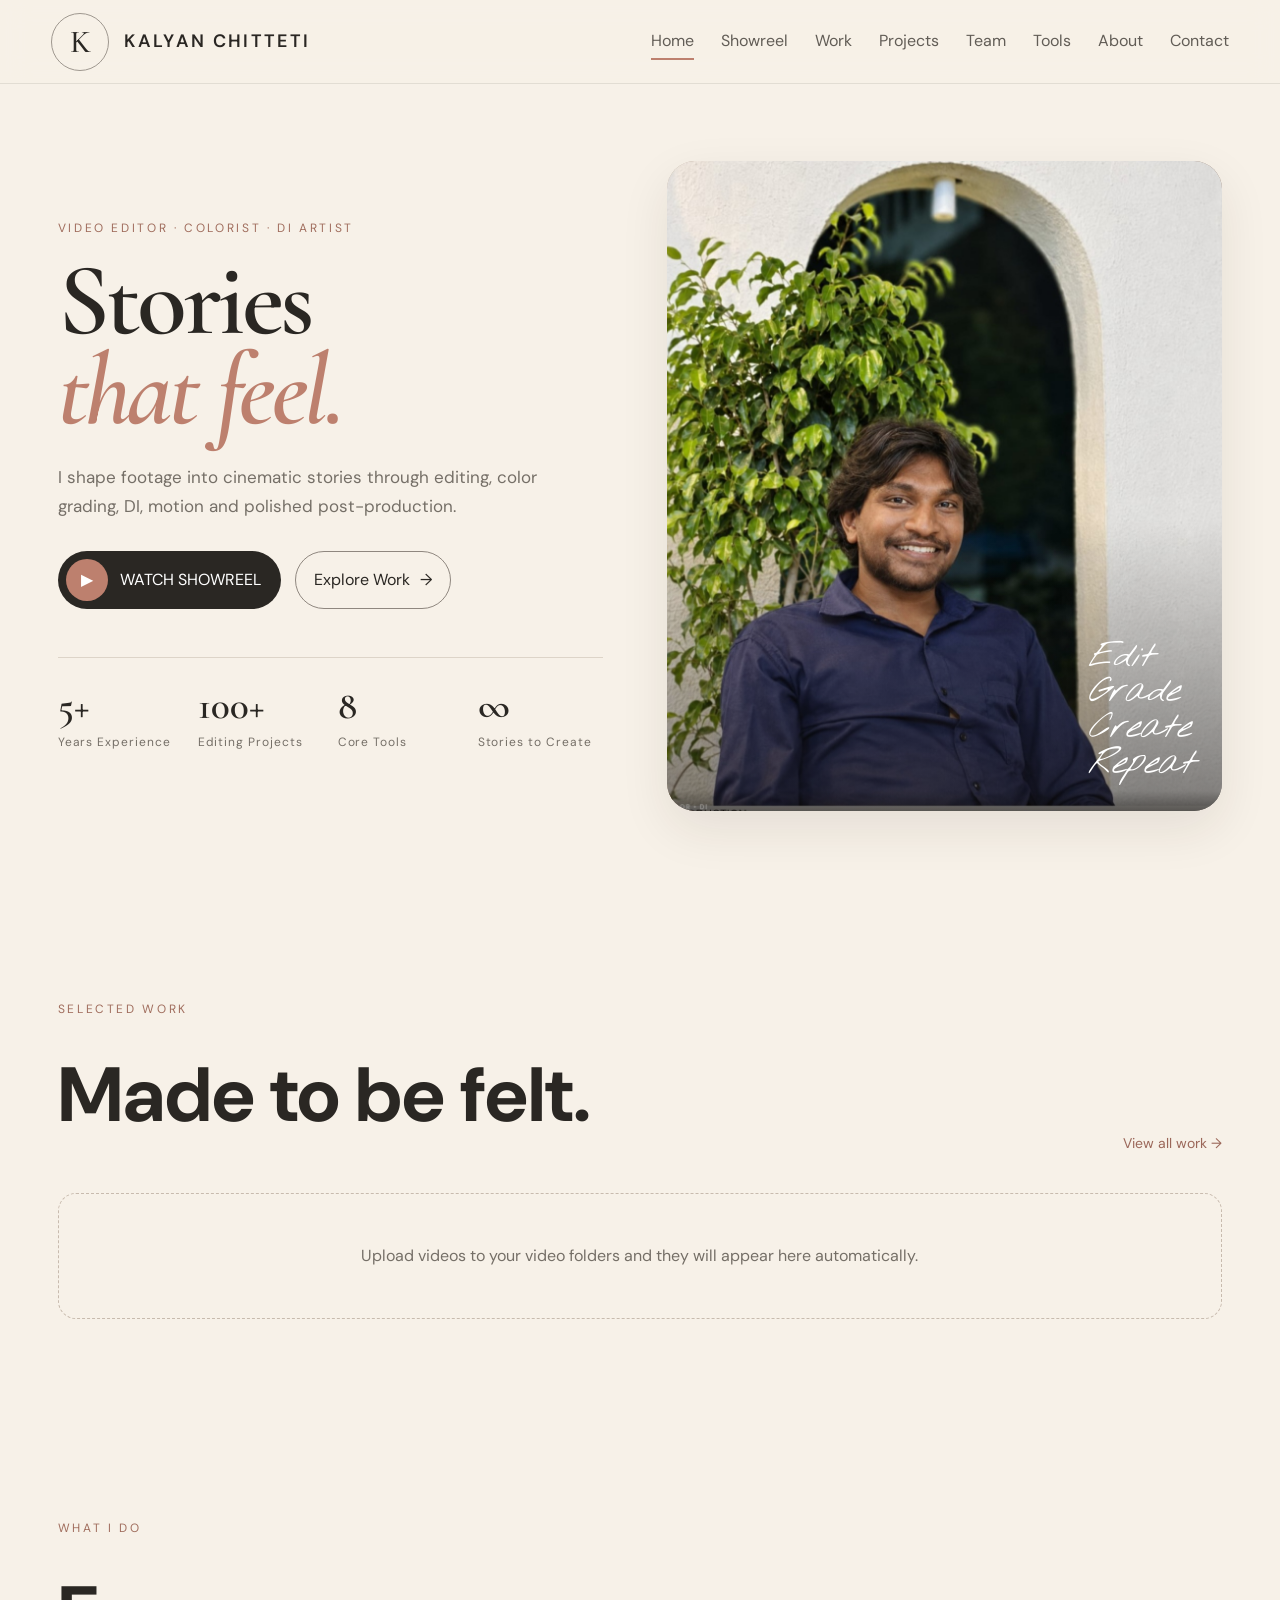
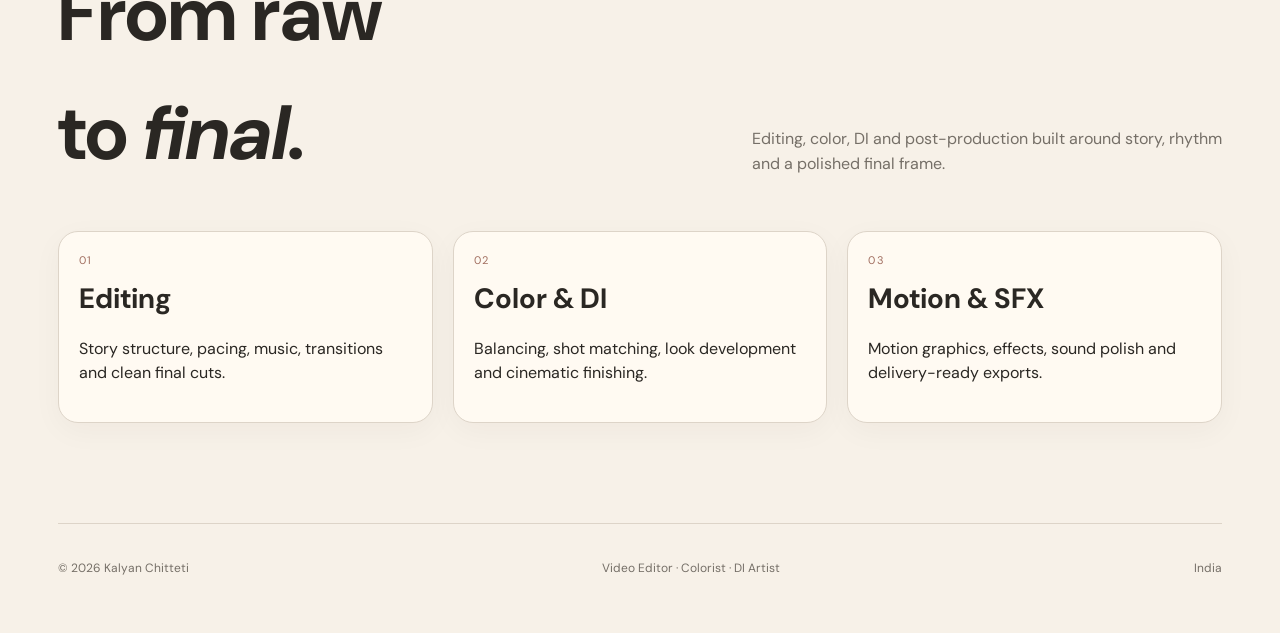
==== commit 780afc85: "Add files via upload" ====
--- a/index.html
+++ b/index.html
@@ -46,7 +46,7 @@
     </div>
   </div>
   <div class="hero-visual">
-    <img src="assets/images/profile/kalyan-profile.jpg" alt="Kalyan Chitteti at an editing setup">
+    <img src="assets/images/profile/kalyan--profile.jpg" alt="Kalyan Chitteti at an editing setup">
     <div class="hero-fallback"><div><span>EDIT · COLOR · DI · MOTION</span><strong>Stories<br>That Feel.</strong></div></div>
     <div class="signature">Edit<br>Grade<br>Create<br>Repeat</div>
   </div>
--- a/css/style.css
+++ b/css/style.css
@@ -1,3 +1,4 @@
+
 @import url('https://fonts.googleapis.com/css2?family=Cormorant+Garamond:ital,wght@0,500;0,600;1,500;1,600&family=DM+Sans:wght@400;500;600&family=Nothing+You+Could+Do&display=swap');
 
 :root{
@@ -13,901 +14,188 @@
   --radius:20px;
   --max:1240px;
 }
-
 *{box-sizing:border-box}
-
-html{
-  scroll-behavior:smooth;
-}
-
-body{
-  margin:0;
-  background:var(--paper);
-  color:var(--ink);
-  font-family:"DM Sans",sans-serif;
-  line-height:1.55;
-}
-
-body.modal-open{
-  overflow:hidden;
-}
-
-a{
-  color:inherit;
-  text-decoration:none;
-}
-
-button,input,textarea{
-  font:inherit;
-}
-
-button{
-  cursor:pointer;
-}
-
-img,video{
-  display:block;
-  max-width:100%;
-}
-
-.container{
-  width:min(var(--max),91vw);
-  margin-inline:auto;
-}
-
-/* HEADER */
+html{scroll-behavior:smooth}
+body{margin:0;background:var(--paper);color:var(--ink);font-family:"DM Sans",sans-serif;line-height:1.55}
+body.modal-open{overflow:hidden}
+a{color:inherit;text-decoration:none}
+button,input,textarea{font:inherit}
+button{cursor:pointer}
+img,video{display:block;max-width:100%}
+.container{width:min(var(--max),91vw);margin-inline:auto}
 
 .site-header{
-  position:sticky;
-  top:0;
-  z-index:100;
-  height:84px;
-  padding:0 4vw;
-  display:flex;
-  align-items:center;
-  justify-content:space-between;
+  position:sticky;top:0;z-index:100;
+  height:84px;padding:0 4vw;
+  display:flex;align-items:center;justify-content:space-between;
   background:rgba(247,241,232,.96);
   border-bottom:1px solid rgba(42,39,35,.10);
-  backdrop-filter:blur(14px);
-}
-
-.brand{
-  display:flex;
-  align-items:center;
-  gap:15px;
-}
-
+  backdrop-filter:blur(14px)
+}
+.brand{display:flex;align-items:center;gap:15px}
 .brand-mark{
-  width:58px;
-  height:58px;
-  border:1px solid #9e978e;
-  border-radius:50%;
-  display:grid;
-  place-items:center;
-  font:500 32px "Cormorant Garamond",serif;
-}
-
-.brand-text{
-  font-size:18px;
-  letter-spacing:.13em;
-  font-weight:600;
-}
-
-.main-nav{
-  display:flex;
-  align-items:center;
-  gap:27px;
-  font-size:16px;
-}
-
-.main-nav a{
-  position:relative;
-  padding:9px 0;
-  color:#625d56;
-}
-
-.main-nav a::after{
-  content:"";
-  position:absolute;
-  left:0;
-  right:100%;
-  bottom:3px;
-  height:2px;
-  background:var(--accent);
-  transition:.22s;
-}
-
-.main-nav a:hover::after,
-.main-nav a.active::after{
-  right:0;
-}
-
-.nav-cta{
-  border:1px solid #b4aaa0;
-  border-radius:999px;
-  padding:10px 16px!important;
-}
-
-.nav-cta::after{
-  display:none;
-}
-
-.menu-toggle{
-  display:none;
-  border:0;
-  background:none;
-  font-size:28px;
-  color:var(--ink);
-}
-
-/* HERO */
+  width:58px;height:58px;border:1px solid #9e978e;border-radius:50%;
+  display:grid;place-items:center;
+  font:500 32px "Cormorant Garamond",serif
+}
+.brand-text{font-size:18px;letter-spacing:.13em;font-weight:600}
+.main-nav{display:flex;align-items:center;gap:27px;font-size:16px}
+.main-nav a{position:relative;padding:9px 0;color:#625d56}
+.main-nav a::after{content:"";position:absolute;left:0;right:100%;bottom:3px;height:2px;background:var(--accent);transition:.22s}
+.main-nav a:hover::after,.main-nav a.active::after{right:0}
+.nav-cta{border:1px solid #b4aaa0;border-radius:999px;padding:10px 16px!important}
+.nav-cta::after{display:none}
+.menu-toggle{display:none;border:0;background:none;font-size:28px;color:var(--ink)}
 
 .hero{
   min-height:calc(100vh - 84px);
-  display:grid;
-  grid-template-columns:1fr 1.02fr;
-  gap:5vw;
-  align-items:center;
-  padding:72px 0 85px;
-}
-
-.eyebrow{
-  font-size:12px;
-  letter-spacing:.22em;
-  text-transform:uppercase;
-  color:#a06d5d;
-  margin-bottom:17px;
-}
-
-.hero h1,
-.page-head h1,
-.section-title h2,
-.editorial-title{
-  font-family:"Cormorant Garamond",serif;
-  font-weight:600;
-  line-height:.88;
-}
-
-.hero h1{
-  font-size:clamp(72px,8vw,118px);
-  margin:0 0 28px;
-  letter-spacing:-.035em;
-}
-
-.hero h1 span{
-  color:var(--accent);
-  font-style:italic;
-}
-
-.lead{
-  font-size:17px;
-  line-height:1.7;
-  color:var(--muted);
-  max-width:570px;
-}
-
-.hero-actions{
-  display:flex;
-  gap:14px;
-  flex-wrap:wrap;
-  margin-top:30px;
-}
-
-.play-btn,
-.btn-primary{
-  display:inline-flex;
-  align-items:center;
-  gap:12px;
-  border:0;
-  background:var(--ink);
-  color:#fff;
-  border-radius:999px;
-  padding:8px 20px 8px 8px;
-}
-
-.play-circle{
-  width:42px;
-  height:42px;
-  border-radius:50%;
-  background:var(--accent);
-  display:grid;
-  place-items:center;
-}
-
-.btn-outline{
-  display:inline-flex;
-  align-items:center;
-  gap:10px;
-  border:1px solid #8f877f;
-  border-radius:999px;
-  padding:13px 18px;
-}
-
-.stats{
-  display:grid;
-  grid-template-columns:repeat(4,1fr);
-  gap:15px;
-  border-top:1px solid var(--line);
-  margin-top:48px;
-  padding-top:24px;
-}
-
-.stat strong{
-  display:block;
-  font:600 39px "Cormorant Garamond",serif;
-}
-
-.stat span{
-  display:block;
-  font-size:12px;
-  color:var(--muted);
-  letter-spacing:.08em;
-  margin-top:4px;
-}
-
-/* HERO IMAGE */
+  display:grid;grid-template-columns:1fr 1.02fr;gap:5vw;align-items:center;
+  padding:72px 0 85px
+}
+.eyebrow{font-size:12px;letter-spacing:.22em;text-transform:uppercase;color:#a06d5d;margin-bottom:17px}
+.hero h1,.page-head h1,.section-title h2,.editorial-title{
+  font-family:"Cormorant Garamond",serif;font-weight:600;line-height:.88
+}
+.hero h1{font-size:clamp(72px,8vw,118px);margin:0 0 28px;letter-spacing:-.035em}
+.hero h1 span{color:var(--accent);font-style:italic}
+.lead{font-size:17px;line-height:1.7;color:var(--muted);max-width:570px}
+.hero-actions{display:flex;gap:14px;flex-wrap:wrap;margin-top:30px}
+.play-btn,.btn-primary{
+  display:inline-flex;align-items:center;gap:12px;
+  border:0;background:var(--ink);color:#fff;border-radius:999px;padding:8px 20px 8px 8px
+}
+.play-circle{width:42px;height:42px;border-radius:50%;background:var(--accent);display:grid;place-items:center}
+.btn-outline{display:inline-flex;align-items:center;gap:10px;border:1px solid #8f877f;border-radius:999px;padding:13px 18px}
+.stats{display:grid;grid-template-columns:repeat(4,1fr);gap:15px;border-top:1px solid var(--line);margin-top:48px;padding-top:24px}
+.stat strong{display:block;font:600 39px "Cormorant Garamond",serif}
+.stat span{display:block;font-size:12px;color:var(--muted);letter-spacing:.08em;margin-top:4px}
 
 .hero-visual{
-  min-height:650px;
-  border-radius:28px;
-  overflow:hidden;
-  position:relative;
+  min-height:650px;border-radius:28px;overflow:hidden;position:relative;
   background:
     radial-gradient(circle at 72% 24%,rgba(255,221,195,.9),transparent 24%),
     linear-gradient(135deg,#c6b4a3,#8e7465 48%,#4e443e);
-  box-shadow:var(--shadow);
-}
-
-.hero-visual img{
-  width:100%;
-  height:100%;
-  min-height:650px;
-  object-fit:cover;
-}
-
-.hero-visual::after{
-  content:"";
-  position:absolute;
-  inset:0;
-  background:linear-gradient(180deg,transparent 55%,rgba(20,16,13,.48));
-}
-
-.hero-visual:not(.image-missing) .hero-fallback{
-  display:none;
-}
-
-.hero-fallback{
-  position:absolute;
-  inset:0;
-  display:grid;
-  place-items:center;
-  color:#fff;
-  z-index:1;
-  text-align:center;
-  padding:30px;
-}
-
-.hero-fallback span{
-  display:block;
-  font-size:12px;
-  letter-spacing:.2em;
-  opacity:.8;
-}
-
-.hero-fallback strong{
-  display:block;
-  margin-top:10px;
-  font:italic 600 58px "Cormorant Garamond",serif;
-}
-
-.signature{
-  position:absolute;
-  z-index:2;
-  right:28px;
-  bottom:28px;
-  color:#fff;
-  font:italic 34px "Nothing You Could Do",cursive;
-  line-height:1.05;
-}
-
-/* SECTIONS */
-
-.section{
-  padding:100px 0;
-}
-
-.section-top,
-.section-heading{
-  display:flex;
-  justify-content:space-between;
-  align-items:end;
-  gap:30px;
-  margin-bottom:38px;
-}
-
-.section-top h2,
-.section-heading h2{
-  font-size:clamp(52px,6vw,78px);
-  margin:0;
-}
-
-.section-top p,
-.section-heading p{
-  max-width:470px;
-  color:var(--muted);
-}
-
-.text-link{
-  color:#9b6759;
-  font-size:14px;
-}
-
-.grid-3{
-  display:grid;
-  grid-template-columns:repeat(3,1fr);
-  gap:20px;
-}
-
-.card,
-.work-card,
-.project-card,
-.service,
-.tool,
-.team-card{
-  background:var(--paper-2);
-  border:1px solid var(--line);
-  border-radius:var(--radius);
-  box-shadow:0 8px 30px rgba(50,38,25,.04);
-}
-
-.card{
-  overflow:hidden;
-}
-
-.card-media{
-  aspect-ratio:16/10;
-  background:#ded4c8;
-  overflow:hidden;
-}
-
-.card-media img{
-  width:100%;
-  height:100%;
-  object-fit:cover;
-}
-
-.card-body{
-  padding:20px;
-}
-
-.meta{
-  font-size:11px;
-  letter-spacing:.14em;
-  text-transform:uppercase;
-  color:#a16e60;
-}
-
-.card-row{
-  display:flex;
-  justify-content:space-between;
-  align-items:center;
-  gap:10px;
-}
-
-.card-row h3{
-  font-size:28px;
-  margin:8px 0 0;
-}
-
-.arrow{
-  font-size:23px;
-  color:var(--accent);
-}
-
-/* PAGE HEAD */
-
-.page-head{
-  padding:82px 0 36px;
-}
-
-.page-head h1{
-  font-size:clamp(70px,9vw,125px);
-  margin:0;
-}
-
-.page-head p{
-  max-width:700px;
-  color:var(--muted);
-  font-size:17px;
-}
-
-.page-head .eyebrow{
-  margin-bottom:15px;
-}
-
-/* FEATURED */
+  box-shadow:var(--shadow)
+}
+.hero-visual img{width:100%;height:100%;min-height:650px;object-fit:cover}
+.hero-visual::after{content:"";position:absolute;inset:0;background:linear-gradient(180deg,transparent 55%,rgba(20,16,13,.48))}
+.hero-visual:not(.image-missing) .hero-fallback{display:none}.hero-fallback{position:absolute;inset:0;display:grid;place-items:center;color:#fff;z-index:1;text-align:center;padding:30px}
+.hero-fallback span{display:block;font-size:12px;letter-spacing:.2em;opacity:.8}
+.hero-fallback strong{display:block;margin-top:10px;font:italic 600 58px "Cormorant Garamond",serif}
+.signature{position:absolute;z-index:2;right:28px;bottom:28px;color:#fff;font:italic 34px "Nothing You Could Do",cursive;line-height:1.05}
+
+.section{padding:100px 0}
+.section-top,.section-heading{display:flex;justify-content:space-between;align-items:end;gap:30px;margin-bottom:38px}
+.section-top h2,.section-heading h2{font-size:clamp(52px,6vw,78px);margin:0}
+.section-top p,.section-heading p{max-width:470px;color:var(--muted)}
+.text-link{color:#9b6759;font-size:14px}
+.grid-3{display:grid;grid-template-columns:repeat(3,1fr);gap:20px}
+.card,.work-card,.project-card,.service,.tool,.team-card{
+  background:var(--paper-2);border:1px solid var(--line);border-radius:var(--radius);
+  box-shadow:0 8px 30px rgba(50,38,25,.04)
+}
+.card{overflow:hidden}
+.card-media{aspect-ratio:16/10;background:#ded4c8;overflow:hidden}
+.card-media img{width:100%;height:100%;object-fit:cover}
+.card-body{padding:20px}
+.meta{font-size:11px;letter-spacing:.14em;text-transform:uppercase;color:#a16e60}
+.card-row{display:flex;justify-content:space-between;align-items:center;gap:10px}
+.card-row h3{font-size:28px;margin:8px 0 0}
+.arrow{font-size:23px;color:var(--accent)}
+
+.page-head{padding:82px 0 36px}
+.page-head h1{font-size:clamp(70px,9vw,125px);margin:0}
+.page-head p{max-width:700px;color:var(--muted);font-size:17px}
+.page-head .eyebrow{margin-bottom:15px}
 
 .featured-grid{
-  display:grid;
-  grid-template-columns:repeat(3,1fr);
-  gap:20px;
-}
-
-.featured-card{
-  cursor:pointer;
-}
-
-.featured-media{
-  position:relative;
-  aspect-ratio:16/10;
-  border-radius:18px;
-  overflow:hidden;
-  background:#d9cec0;
-  border:1px solid var(--line);
-}
-
-.featured-card.is-vertical .featured-media{
-  aspect-ratio:9/14;
-  max-width:260px;
-}
-
-.featured-media video{
-  width:100%;
-  height:100%;
-  object-fit:cover;
-  background:#d9cec0;
-}
-
-.featured-fallback{
-  position:absolute;
-  inset:0;
-  display:grid;
-  place-items:center;
-  text-align:center;
-  padding:20px;
-  background:linear-gradient(145deg,#e5d9ca,#c9b6a4);
-  color:#4a4039;
-}
-
-.featured-fallback strong{
-  display:block;
-  font:600 31px "Cormorant Garamond",serif;
-}
-
-.featured-fallback small{
-  color:#756b62;
-}
-
-.featured-media.has-video .featured-fallback{
-  display:none;
-}
-
+  display:grid;grid-template-columns:repeat(3,1fr);gap:20px
+}
+.featured-card{cursor:pointer}
+.featured-media{position:relative;aspect-ratio:16/10;border-radius:18px;overflow:hidden;background:#d9cec0;border:1px solid var(--line)}
+.featured-card.is-vertical .featured-media{aspect-ratio:9/14;max-width:260px}
+.featured-media video{width:100%;height:100%;object-fit:cover;background:#d9cec0}
+.featured-fallback{position:absolute;inset:0;display:grid;place-items:center;text-align:center;padding:20px;background:linear-gradient(145deg,#e5d9ca,#c9b6a4);color:#4a4039}
+.featured-fallback strong{display:block;font:600 31px "Cormorant Garamond",serif}
+.featured-fallback small{color:#756b62}
+.featured-media.has-video .featured-fallback{display:none}
 .featured-play{
-  position:absolute;
-  left:18px;
-  bottom:18px;
-  border:0;
-  background:rgba(255,250,242,.92);
-  width:48px;
-  height:48px;
-  border-radius:50%;
-  font-size:15px;
-}
-
-.featured-meta{
-  padding:15px 3px;
-}
-
-.featured-meta span{
-  font-size:11px;
-  letter-spacing:.12em;
-  text-transform:uppercase;
-  color:var(--accent);
-}
-
-.featured-meta h3{
-  font-size:27px;
-  margin:4px 0 0;
-}
-
-/* VIDEO LIBRARY */
-
-.video-filters{
-  display:flex;
-  flex-wrap:wrap;
-  gap:9px;
-  margin-bottom:30px;
-}
-
-.filter{
-  border:1px solid var(--line);
-  background:transparent;
-  border-radius:999px;
-  padding:10px 15px;
-  color:#625c55;
-}
-
-.filter.active,
-.filter:hover{
-  background:var(--ink);
-  color:#fff;
-  border-color:var(--ink);
-}
-
-.video-library{
-  display:grid;
-  grid-template-columns:repeat(3,1fr);
-  gap:22px;
-}
-
-.video-section-label{
-  grid-column:1/-1;
-  margin-top:18px;
-  font:italic 600 45px "Cormorant Garamond",serif;
-  border-bottom:1px solid var(--line);
-  padding-bottom:12px;
-}
-
-.video-card{
-  min-width:0;
-}
-
-.video-thumb{
-  position:relative;
-  border-radius:18px;
-  overflow:hidden;
-  background:#ddd1c3;
-  border:1px solid var(--line);
-  aspect-ratio:16/10;
-}
-
-.video-thumb.vertical{
-  aspect-ratio:9/14;
-  max-width:300px;
-}
-
-.video-thumb video{
-  width:100%;
-  height:100%;
-  object-fit:cover;
-}
-
-.video-overlay{
-  position:absolute;
-  inset:0;
-  display:flex;
-  align-items:flex-end;
-  padding:15px;
-  background:linear-gradient(180deg,transparent 50%,rgba(0,0,0,.48));
-}
-
-.video-play{
-  width:45px;
-  height:45px;
-  border:0;
-  border-radius:50%;
-  background:rgba(255,250,242,.95);
-}
-
-.video-info{
-  padding:13px 3px;
-}
-
-.video-info .meta{
-  display:flex;
-  justify-content:space-between;
-  gap:10px;
-}
-
-.video-info h3{
-  font-size:27px;
-  margin:5px 0;
-}
-
-.video-status{
-  font-size:11px;
-  color:#8a8177;
-}
-
-.video-card.video-error{
-  opacity:.58;
-}
-
-/* PROJECTS */
-
-.project-grid{
-  display:grid;
-  grid-template-columns:repeat(2,1fr);
-  gap:22px;
-}
-
-.project-card{
-  padding:28px;
-  min-height:270px;
-}
-
-.project-card .num{
-  font-size:12px;
-  letter-spacing:.15em;
-  color:var(--accent);
-}
-
-.project-card h3{
-  font-size:39px;
-  margin:35px 0 10px;
-}
-
-.project-card p{
-  color:var(--muted);
-  max-width:550px;
-}
-
-.project-tags{
-  display:flex;
-  gap:8px;
-  flex-wrap:wrap;
-  margin-top:18px;
-}
-
-.project-tags span{
-  border:1px solid var(--line);
-  border-radius:999px;
-  padding:6px 10px;
-  font-size:11px;
-}
-
-/* SERVICES / TOOLS / TEAM */
-
-.service-grid,
-.tools-grid,
-.team-grid{
-  display:grid;
-  grid-template-columns:repeat(3,1fr);
-  gap:18px;
-}
-
-.service,
-.tool,
-.team-card{
-  padding:24px;
-}
-
-.service span,
-.tool .tool-num{
-  color:var(--accent);
-  font-size:12px;
-  letter-spacing:.15em;
-}
-
-.service h3,
-.tool h3,
-.team-card h3{
-  font-size:31px;
-  margin:25px 0 9px;
-}
-
-.service p,
-.tool p,
-.team-card p{
-  color:var(--muted);
-  margin:0;
-}
-
-.tool{
-  min-height:190px;
-}
-
-.tool-logo{
-  width:54px;
-  height:54px;
-  border-radius:14px;
-  background:#eee3d5;
-  display:grid;
-  place-items:center;
-  font-weight:600;
-  color:#8d5c4f;
-}
-
-/* ABOUT */
-
-.about-layout{
-  display:grid;
-  grid-template-columns:1fr 1fr;
-  gap:7vw;
-  align-items:center;
-}
-
-.about-copy h2{
-  font:600 clamp(48px,5.5vw,82px) "Cormorant Garamond",serif;
-  line-height:.92;
-  margin:0 0 25px;
-}
-
-.about-copy p{
-  font-size:17px;
-  line-height:1.75;
-}
-
-.about-photo{
-  min-height:560px;
-  border-radius:28px;
-  overflow:hidden;
-  background:linear-gradient(135deg,#c7b7aa,#7e6a5c);
-}
-
-.about-photo img{
-  width:100%;
-  height:100%;
-  min-height:560px;
-  object-fit:cover;
-}
-
-/* TEAM */
-
-.team-card{
-  cursor:pointer;
-  transition:.2s;
-}
-
-.team-card:hover{
-  transform:translateY(-3px);
-}
-
-.team-photo{
-  position:relative;
-  height:330px;
-  border-radius:14px;
-  overflow:hidden;
-  background:#ddd0c2;
-  margin-bottom:18px;
-}
-
-.team-photo img{
-  width:100%;
-  height:100%;
-  object-fit:cover;
-}
-
-.team-avatar{
-  position:absolute;
-  inset:0;
-  height:100%;
-  display:grid;
-  place-items:center;
-  font:italic 600 65px "Cormorant Garamond",serif;
-  color:#6d5a4f;
-}
-
-.team-role{
-  font-size:11px;
-  letter-spacing:.13em;
-  color:var(--accent);
-  text-transform:uppercase;
-}
-
-.team-card h3{
-  margin:8px 0 4px;
-}
-
-/* CONTACT */
-
-.contact-grid{
-  display:grid;
-  grid-template-columns:1fr 1fr;
-  gap:20px;
-}
-
-.contact-panel{
-  padding:35px;
-  border:1px solid var(--line);
-  border-radius:22px;
-  background:var(--paper-2);
-}
-
-.contact-panel h2{
-  font-size:62px;
-  margin:0 0 18px;
-}
-
-.contact-item{
-  padding:18px 0;
-  border-bottom:1px solid var(--line);
-}
-
-.contact-item b{
-  display:block;
-  font-size:11px;
-  letter-spacing:.15em;
-  color:var(--accent);
-}
-
-.contact-item a,
-.contact-item span{
-  display:block;
-  margin-top:5px;
-  font-size:18px;
-}
-
-.contact-form{
-  display:grid;
-  gap:14px;
-}
-
-.contact-form input,
-.contact-form textarea{
-  width:100%;
-  border:1px solid var(--line);
-  background:#fffaf3;
-  border-radius:12px;
-  padding:14px;
-  color:var(--ink);
-  outline:none;
-}
-
-.contact-form textarea{
-  min-height:160px;
-  resize:vertical;
-}
-
-.contact-form button{
-  justify-self:start;
-  border:0;
-  border-radius:999px;
-  background:var(--ink);
-  color:#fff;
-  padding:13px 20px;
-}
-
-/* SHOWREEL */
+  position:absolute;left:18px;bottom:18px;border:0;background:rgba(255,250,242,.92);
+  width:48px;height:48px;border-radius:50%;font-size:15px
+}
+.featured-meta{padding:15px 3px}
+.featured-meta span{font-size:11px;letter-spacing:.12em;text-transform:uppercase;color:var(--accent)}
+.featured-meta h3{font-size:27px;margin:4px 0 0}
+
+.video-filters{display:flex;flex-wrap:wrap;gap:9px;margin-bottom:30px}
+.filter{border:1px solid var(--line);background:transparent;border-radius:999px;padding:10px 15px;color:#625c55}
+.filter.active,.filter:hover{background:var(--ink);color:#fff;border-color:var(--ink)}
+.video-library{display:grid;grid-template-columns:repeat(3,1fr);gap:22px}
+.video-section-label{grid-column:1/-1;margin-top:18px;font:italic 600 45px "Cormorant Garamond",serif;border-bottom:1px solid var(--line);padding-bottom:12px}
+.video-card{min-width:0}
+.video-thumb{position:relative;border-radius:18px;overflow:hidden;background:#ddd1c3;border:1px solid var(--line);aspect-ratio:16/10}
+.video-thumb.vertical{aspect-ratio:9/14;max-width:300px}
+.video-thumb video{width:100%;height:100%;object-fit:cover}
+.video-overlay{position:absolute;inset:0;display:flex;align-items:flex-end;padding:15px;background:linear-gradient(180deg,transparent 50%,rgba(0,0,0,.48))}
+.video-play{width:45px;height:45px;border:0;border-radius:50%;background:rgba(255,250,242,.95)}
+.video-info{padding:13px 3px}
+.video-info .meta{display:flex;justify-content:space-between;gap:10px}
+.video-info h3{font-size:27px;margin:5px 0}
+.video-status{font-size:11px;color:#8a8177}
+.video-card.video-error{opacity:.58}
+
+.project-grid{display:grid;grid-template-columns:repeat(2,1fr);gap:22px}
+.project-card{padding:28px;min-height:270px}
+.project-card .num{font-size:12px;letter-spacing:.15em;color:var(--accent)}
+.project-card h3{font-size:39px;margin:35px 0 10px}
+.project-card p{color:var(--muted);max-width:550px}
+.project-tags{display:flex;gap:8px;flex-wrap:wrap;margin-top:18px}
+.project-tags span{border:1px solid var(--line);border-radius:999px;padding:6px 10px;font-size:11px}
+
+.service-grid,.tools-grid,.team-grid{display:grid;grid-template-columns:repeat(3,1fr);gap:18px}
+.service,.tool,.team-card{padding:24px}
+.service span,.tool .tool-num{color:var(--accent);font-size:12px;letter-spacing:.15em}
+.service h3,.tool h3,.team-card h3{font-size:31px;margin:25px 0 9px}
+.service p,.tool p,.team-card p{color:var(--muted);margin:0}
+.tool{min-height:190px}
+.tool-logo{width:54px;height:54px;border-radius:14px;background:#eee3d5;display:grid;place-items:center;font-weight:600;color:#8d5c4f}
+
+.about-layout{display:grid;grid-template-columns:1fr 1fr;gap:7vw;align-items:center}
+.about-copy h2{font:600 clamp(48px,5.5vw,82px) "Cormorant Garamond",serif;line-height:.92;margin:0 0 25px}
+.about-copy p{font-size:17px;line-height:1.75}
+.about-photo{min-height:560px;border-radius:28px;overflow:hidden;background:linear-gradient(135deg,#c7b7aa,#7e6a5c)}
+.about-photo img{width:100%;height:100%;min-height:560px;object-fit:cover}
+
+.team-card{cursor:pointer;transition:.2s}
+.team-card:hover{transform:translateY(-3px)}
+.team-photo{position:relative;height:330px;border-radius:14px;overflow:hidden;background:#ddd0c2;margin-bottom:18px}
+.team-photo img{width:100%;height:100%;object-fit:cover}
+.team-avatar{position:absolute;inset:0;height:100%;display:grid;place-items:center;font:italic 600 65px "Cormorant Garamond",serif;color:#6d5a4f}
+.team-role{font-size:11px;letter-spacing:.13em;color:var(--accent);text-transform:uppercase}
+.team-card h3{margin:8px 0 4px}
+
+.contact-grid{display:grid;grid-template-columns:1fr 1fr;gap:20px}
+.contact-panel{padding:35px;border:1px solid var(--line);border-radius:22px;background:var(--paper-2)}
+.contact-panel h2{font-size:62px;margin:0 0 18px}
+.contact-item{padding:18px 0;border-bottom:1px solid var(--line)}
+.contact-item b{display:block;font-size:11px;letter-spacing:.15em;color:var(--accent)}
+.contact-item a,.contact-item span{display:block;margin-top:5px;font-size:18px}
+.contact-form{display:grid;gap:14px}
+.contact-form input,.contact-form textarea{width:100%;border:1px solid var(--line);background:#fffaf3;border-radius:12px;padding:14px;color:var(--ink);outline:none}
+.contact-form textarea{min-height:160px;resize:vertical}
+.contact-form button{justify-self:start;border:0;border-radius:999px;background:var(--ink);color:#fff;padding:13px 20px}
 
 .showreel-stage{
-  min-height:650px;
-  border-radius:28px;
-  overflow:hidden;
-  position:relative;
+  min-height:650px;border-radius:28px;overflow:hidden;position:relative;
   background:
     radial-gradient(circle at 70% 28%,rgba(255,196,157,.35),transparent 18%),
     linear-gradient(135deg,#2a2420,#4a352d 48%,#8c5d4d);
-  color:#fff;
-  display:grid;
-  place-items:center;
-  text-align:center;
-  box-shadow:var(--shadow);
-}
-
-.showreel-stage::before{
-  content:"";
-  position:absolute;
-  inset:0;
-  background:repeating-linear-gradient(
-    90deg,
-    rgba(255,255,255,.03) 0 1px,
-    transparent 1px 80px
-  );
-}
-
-.showreel-stage::after{
-  content:"";
-  position:absolute;
-  inset:0;
-  background:radial-gradient(
-    circle at center,
-    transparent 25%,
-    rgba(0,0,0,.34) 100%
-  );
-}
-
-.showreel-copy{
-  position:relative;
-  z-index:2;
-  padding:35px;
-}
-
-.sr-line{
-  opacity:0;
-  animation:srIn .7s ease forwards;
-}
-
+  color:#fff;display:grid;place-items:center;text-align:center;box-shadow:var(--shadow)
+}
+.showreel-stage::before{content:"";position:absolute;inset:0;background:repeating-linear-gradient(90deg,rgba(255,255,255,.03) 0 1px,transparent 1px 80px)}
+.showreel-stage::after{content:"";position:absolute;inset:0;background:radial-gradient(circle at center,transparent 25%,rgba(0,0,0,.34) 100%)}
+.showreel-copy{position:relative;z-index:2;padding:35px}
+.sr-line{opacity:0;animation:srIn .7s ease forwards}
 .sr-line:nth-child(1){animation-delay:.2s}
 .sr-line:nth-child(2){animation-delay:1.2s}
 .sr-line:nth-child(3){animation-delay:2.2s}
@@ -915,271 +203,57 @@
 .sr-line:nth-child(5){animation-delay:4.2s}
 .sr-line:nth-child(6){animation-delay:5.2s}
 .sr-line:nth-child(7){animation-delay:6.2s}
-
-.sr-small{
-  font-size:13px;
-  letter-spacing:.18em;
-  text-transform:uppercase;
-}
-
-.sr-big{
-  font:600 clamp(44px,7vw,92px) "Cormorant Garamond",serif;
-  line-height:.9;
-  margin:13px 0;
-}
-
-.sr-big em{
-  color:#efb09c;
-}
-
-@keyframes srIn{
-  from{
-    opacity:0;
-    transform:translateY(18px);
+.sr-small{font-size:13px;letter-spacing:.18em;text-transform:uppercase}
+.sr-big{font:600 clamp(44px,7vw,92px) "Cormorant Garamond",serif;line-height:.9;margin:13px 0}
+.sr-big em{color:#efb09c}
+@keyframes srIn{from{opacity:0;transform:translateY(18px)}to{opacity:1;transform:none}}
+
+.footer{padding:35px 0 55px;border-top:1px solid var(--line);display:flex;justify-content:space-between;gap:20px;color:var(--muted);font-size:12px}
+
+.modal-backdrop{position:fixed;inset:0;background:rgba(35,28,23,.55);display:none;place-items:center;padding:22px;z-index:200}
+.modal-backdrop.open{display:grid}
+.modal{width:min(900px,95vw);max-height:90vh;overflow:auto;background:var(--paper-2);border-radius:24px;padding:22px;position:relative;box-shadow:0 30px 80px rgba(0,0,0,.25)}
+.modal-close{position:absolute;right:15px;top:12px;border:0;background:#fff;border-radius:50%;width:38px;height:38px;font-size:25px}
+.modal-team{display:grid;grid-template-columns:320px 1fr;gap:28px;align-items:center}
+.modal-team img{width:100%;height:420px;object-fit:cover;border-radius:16px;background:#ddd0c2}
+.modal-content h2{font:600 56px "Cormorant Garamond",serif;margin:10px 0}
+.role{color:var(--accent);font-size:12px;letter-spacing:.15em;text-transform:uppercase}
+.video-modal-player{width:100%;max-height:72vh;background:#000;border-radius:15px}
+
+.empty-state{padding:50px 20px;border:1px dashed #c8bbae;border-radius:18px;color:var(--muted);text-align:center;grid-column:1/-1}
+
+@media(max-width:1000px){
+  .main-nav{gap:18px;font-size:14px}
+  .hero{grid-template-columns:1fr}
+  .hero-visual{min-height:520px}
+  .hero-visual img{min-height:520px}
+  .grid-3,.featured-grid,.video-library,.service-grid,.tools-grid,.team-grid{grid-template-columns:repeat(2,1fr)}
+  .about-layout,.contact-grid{grid-template-columns:1fr}
+}
+@media(max-width:760px){
+  .site-header{height:72px;padding:0 5vw}
+  .brand-mark{width:48px;height:48px;font-size:28px}
+  .brand-text{font-size:14px}
+  .menu-toggle{display:block}
+  .main-nav{
+    display:none;position:absolute;left:0;right:0;top:72px;
+    background:var(--paper);border-bottom:1px solid var(--line);
+    padding:18px 5vw;flex-direction:column;align-items:flex-start;gap:8px
   }
-  to{
-    opacity:1;
-    transform:none;
-  }
-}
-
-/* FOOTER */
-
-.footer{
-  padding:35px 0 55px;
-  border-top:1px solid var(--line);
-  display:flex;
-  justify-content:space-between;
-  gap:20px;
-  color:var(--muted);
-  font-size:12px;
-}
-
-/* MODALS */
-
-.modal-backdrop{
-  position:fixed;
-  inset:0;
-  background:rgba(35,28,23,.55);
-  display:none;
-  place-items:center;
-  padding:22px;
-  z-index:200;
-}
-
-.modal-backdrop.open{
-  display:grid;
-}
-
-.modal{
-  width:min(900px,95vw);
-  max-height:90vh;
-  overflow:auto;
-  background:var(--paper-2);
-  border-radius:24px;
-  padding:22px;
-  position:relative;
-  box-shadow:0 30px 80px rgba(0,0,0,.25);
-}
-
-.modal-close{
-  position:absolute;
-  right:15px;
-  top:12px;
-  border:0;
-  background:#fff;
-  border-radius:50%;
-  width:38px;
-  height:38px;
-  font-size:25px;
-}
-
-.modal-team{
-  display:grid;
-  grid-template-columns:320px 1fr;
-  gap:28px;
-  align-items:center;
-}
-
-.modal-team img{
-  width:100%;
-  height:420px;
-  object-fit:cover;
-  border-radius:16px;
-  background:#ddd0c2;
-}
-
-.modal-content h2{
-  font:600 56px "Cormorant Garamond",serif;
-  margin:10px 0;
-}
-
-.role{
-  color:var(--accent);
-  font-size:12px;
-  letter-spacing:.15em;
-  text-transform:uppercase;
-}
-
-.video-modal-player{
-  width:100%;
-  max-height:72vh;
-  background:#000;
-  border-radius:15px;
-}
-
-.empty-state{
-  padding:50px 20px;
-  border:1px dashed #c8bbae;
-  border-radius:18px;
-  color:var(--muted);
-  text-align:center;
-  grid-column:1/-1;
-}
-
-/* RESPONSIVE */
-
-@media(max-width:1000px){
-
-  .main-nav{
-    gap:18px;
-    font-size:14px;
-  }
-
-  .hero{
-    grid-template-columns:1fr;
-  }
-
-  .hero-visual{
-    min-height:520px;
-  }
-
-  .hero-visual img{
-    min-height:520px;
-  }
-
-  .grid-3,
-  .featured-grid,
-  .video-library,
-  .service-grid,
-  .tools-grid,
-  .team-grid{
-    grid-template-columns:repeat(2,1fr);
-  }
-
-  .about-layout,
-  .contact-grid{
-    grid-template-columns:1fr;
-  }
-}
-
-@media(max-width:760px){
-
-  .site-header{
-    height:72px;
-    padding:0 5vw;
-  }
-
-  .brand-mark{
-    width:48px;
-    height:48px;
-    font-size:28px;
-  }
-
-  .brand-text{
-    font-size:14px;
-  }
-
-  .menu-toggle{
-    display:block;
-  }
-
-  .main-nav{
-    display:none;
-    position:absolute;
-    left:0;
-    right:0;
-    top:72px;
-    background:var(--paper);
-    border-bottom:1px solid var(--line);
-    padding:18px 5vw;
-    flex-direction:column;
-    align-items:flex-start;
-    gap:8px;
-  }
-
-  .main-nav.open{
-    display:flex;
-  }
-
-  .nav-cta{
-    margin-top:6px;
-  }
-
-  .hero{
-    padding:52px 0 65px;
-    min-height:auto;
-  }
-
-  .hero h1{
-    font-size:68px;
-  }
-
-  .hero-visual,
-  .hero-visual img{
-    min-height:430px;
-  }
-
-  .stats{
-    grid-template-columns:repeat(2,1fr);
-  }
-
-  .grid-3,
-  .featured-grid,
-  .video-library,
-  .project-grid,
-  .service-grid,
-  .tools-grid,
-  .team-grid{
-    grid-template-columns:1fr;
-  }
-
-  .section{
-    padding:75px 0;
-  }
-
-  .section-top,
-  .section-heading{
-    display:block;
-  }
-
-  .section-heading .text-link{
-    display:inline-block;
-    margin-top:14px;
-  }
-
-  .page-head{
-    padding:58px 0 24px;
-  }
-
-  .showreel-stage{
-    min-height:560px;
-  }
-
-  .footer{
-    display:block;
-  }
-
-  .footer > *{
-    display:block;
-    margin-top:8px;
-  }
-
-  .modal-team{
-    grid-template-columns:1fr;
-  }
-
-  .modal-team img{
-    height:320px;
-  }
-   }
+  .main-nav.open{display:flex}
+  .nav-cta{margin-top:6px}
+  .hero{padding:52px 0 65px;min-height:auto}
+  .hero h1{font-size:68px}
+  .hero-visual,.hero-visual img{min-height:430px}
+  .stats{grid-template-columns:repeat(2,1fr)}
+  .grid-3,.featured-grid,.video-library,.project-grid,.service-grid,.tools-grid,.team-grid{grid-template-columns:1fr}
+  .section{padding:75px 0}
+  .section-top,.section-heading{display:block}
+  .section-heading .text-link{display:inline-block;margin-top:14px}
+  .page-head{padding:58px 0 24px}
+  .showreel-stage{min-height:560px}
+  .footer{display:block}
+  .footer > *{display:block;margin-top:8px}
+  .modal-team{grid-template-columns:1fr}
+  .modal-team img{height:320px}
+}
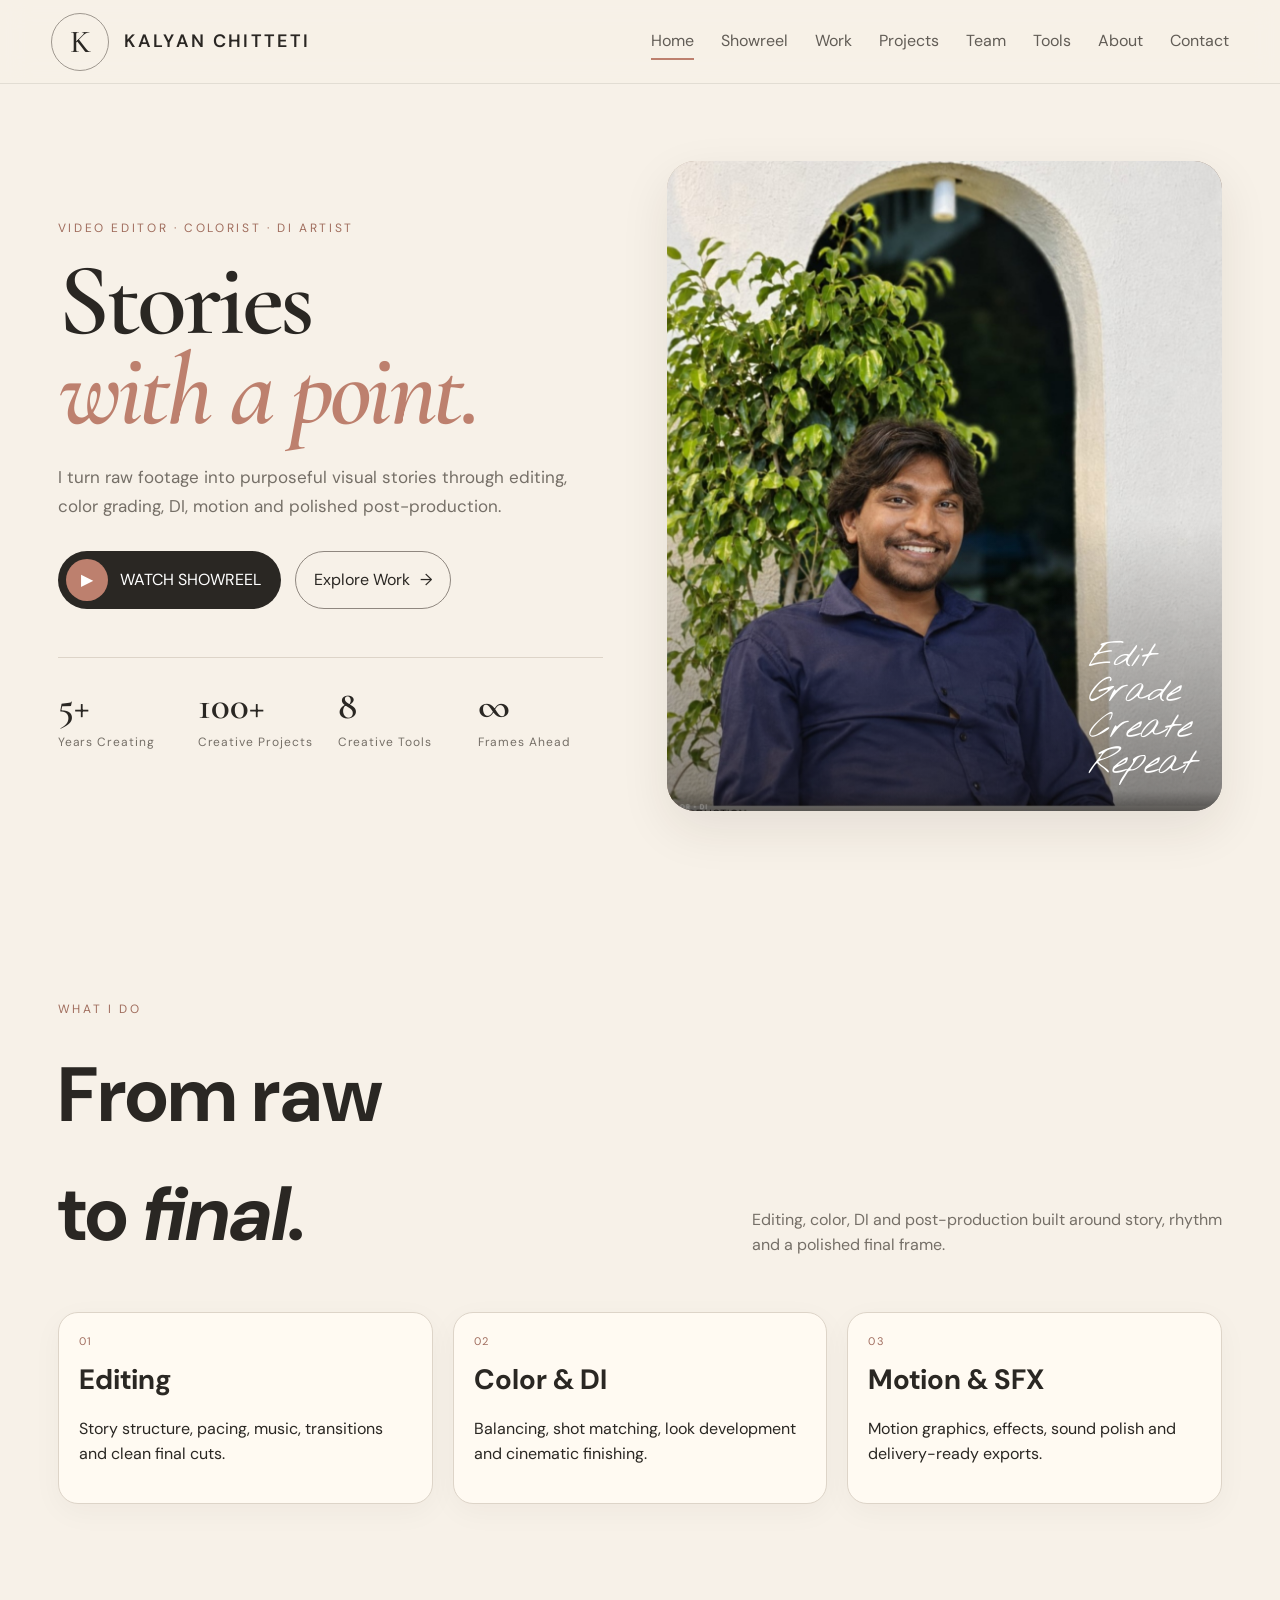
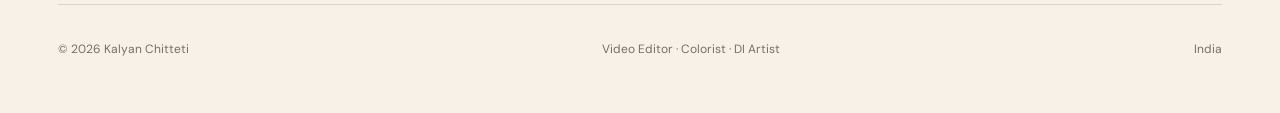
==== commit 3df3160a: "Add files via upload" ====
--- a/index.html
+++ b/index.html
@@ -32,17 +32,17 @@
 <section class="hero container">
   <div class="hero-copy">
     <div class="eyebrow">Video Editor · Colorist · DI Artist</div>
-    <h1>Stories<br><span>that feel.</span></h1>
-    <p class="lead">I shape footage into cinematic stories through editing, color grading, DI, motion and polished post-production.</p>
+    <h1>Stories<br><span>with a point.</span></h1>
+    <p class="lead">I turn raw footage into purposeful visual stories through editing, color grading, DI, motion and polished post-production.</p>
     <div class="hero-actions">
       <a class="play-btn" href="showreel.html"><span class="play-circle">▶</span> WATCH SHOWREEL</a>
       <a class="btn-outline" href="work.html">Explore Work <span>→</span></a>
     </div>
     <div class="stats">
-      <div class="stat"><strong>5+</strong><span>Years Experience</span></div>
-      <div class="stat"><strong>100+</strong><span>Editing Projects</span></div>
-      <div class="stat"><strong>8</strong><span>Core Tools</span></div>
-      <div class="stat"><strong>∞</strong><span>Stories to Create</span></div>
+      <div class="stat"><strong>5+</strong><span>Years Creating</span></div>
+      <div class="stat"><strong>100+</strong><span>Creative Projects</span></div>
+      <div class="stat"><strong>8</strong><span>Creative Tools</span></div>
+      <div class="stat"><strong>∞</strong><span>Frames Ahead</span></div>
     </div>
   </div>
   <div class="hero-visual">
@@ -54,7 +54,7 @@
 
 <section class="section container" id="selected-work">
   <div class="section-heading">
-    <div><div class="eyebrow">Selected Work</div><h2>Made to be felt.</h2></div>
+    <div><div class="eyebrow">Selected Work</div><h2>Recent cuts.</h2></div>
     <a class="text-link" href="work.html">View all work →</a>
   </div>
   <div class="featured-grid" data-featured-work></div>
--- a/css/style.css
+++ b/css/style.css
@@ -257,3 +257,6 @@
   .modal-team{grid-template-columns:1fr}
   .modal-team img{height:320px}
 }
+
+/* Keep optional public sections invisible until content exists. */
+.is-empty { display:none !important; }
